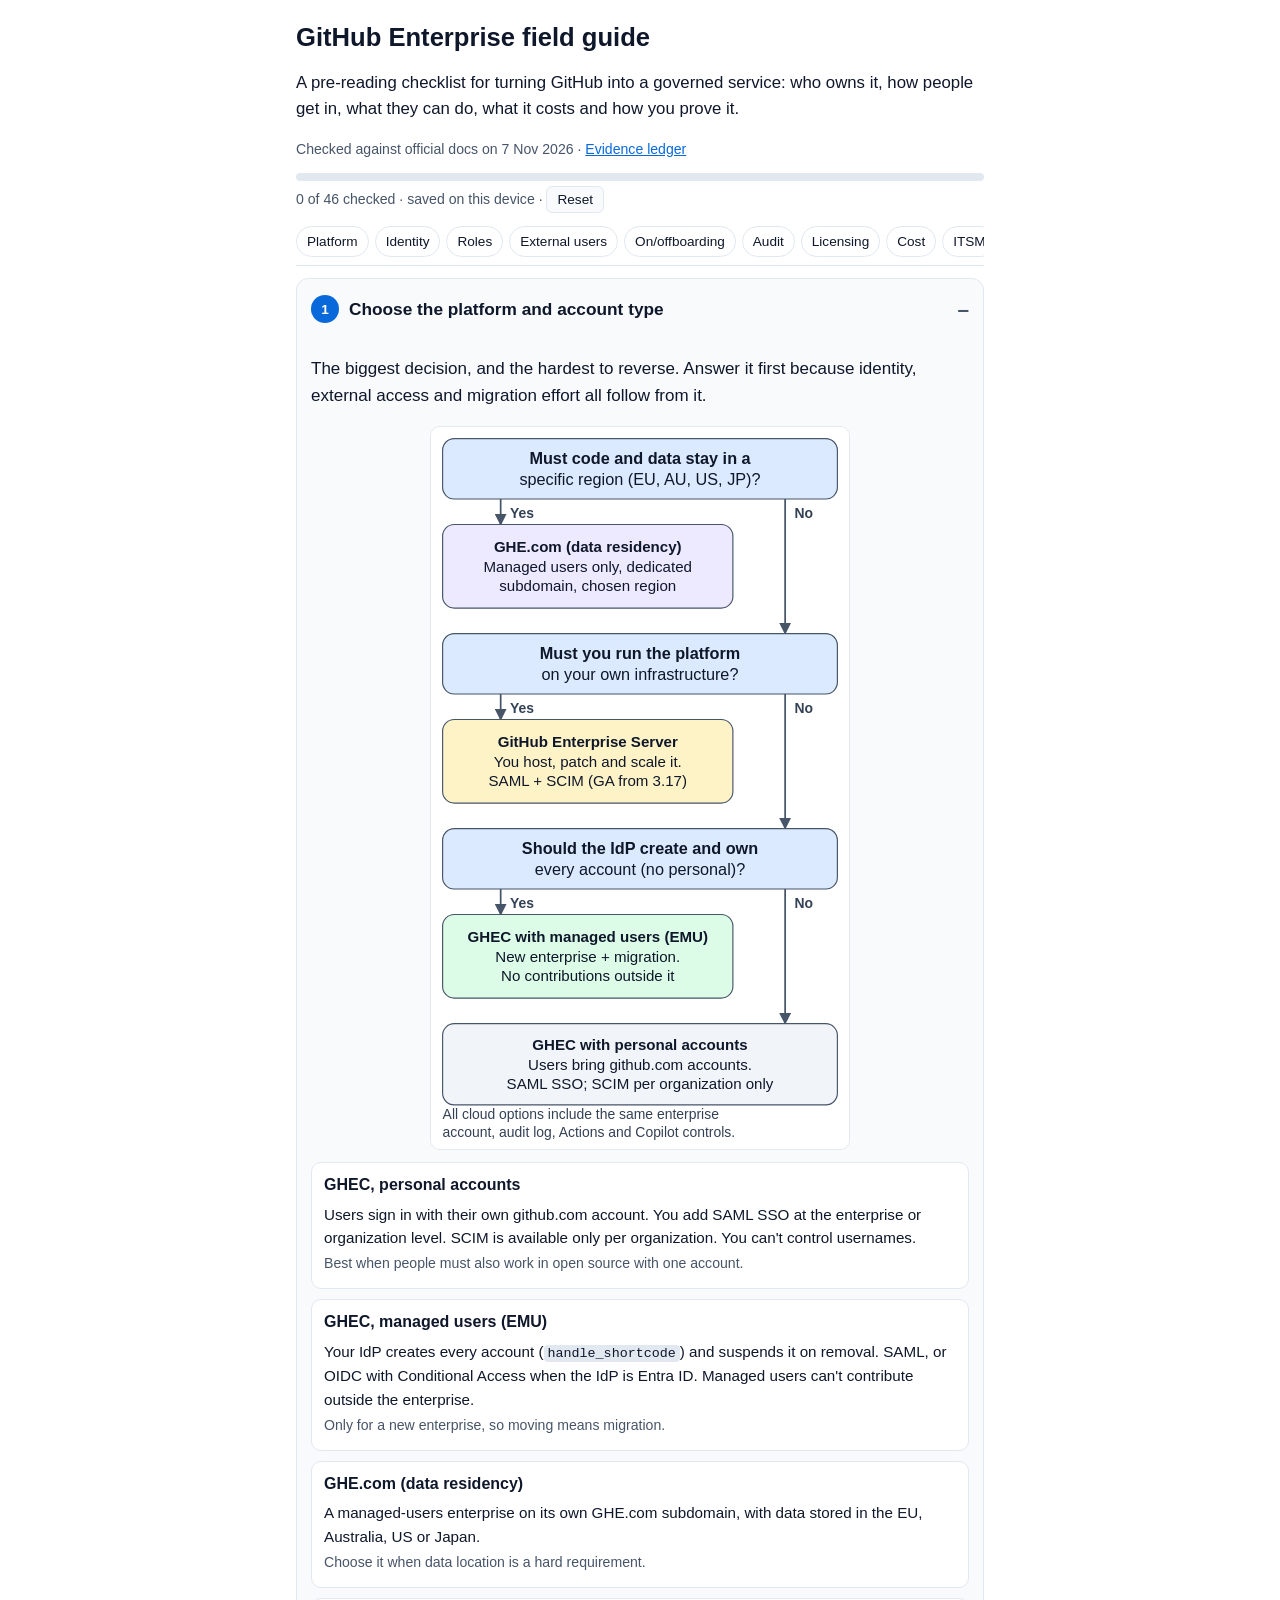
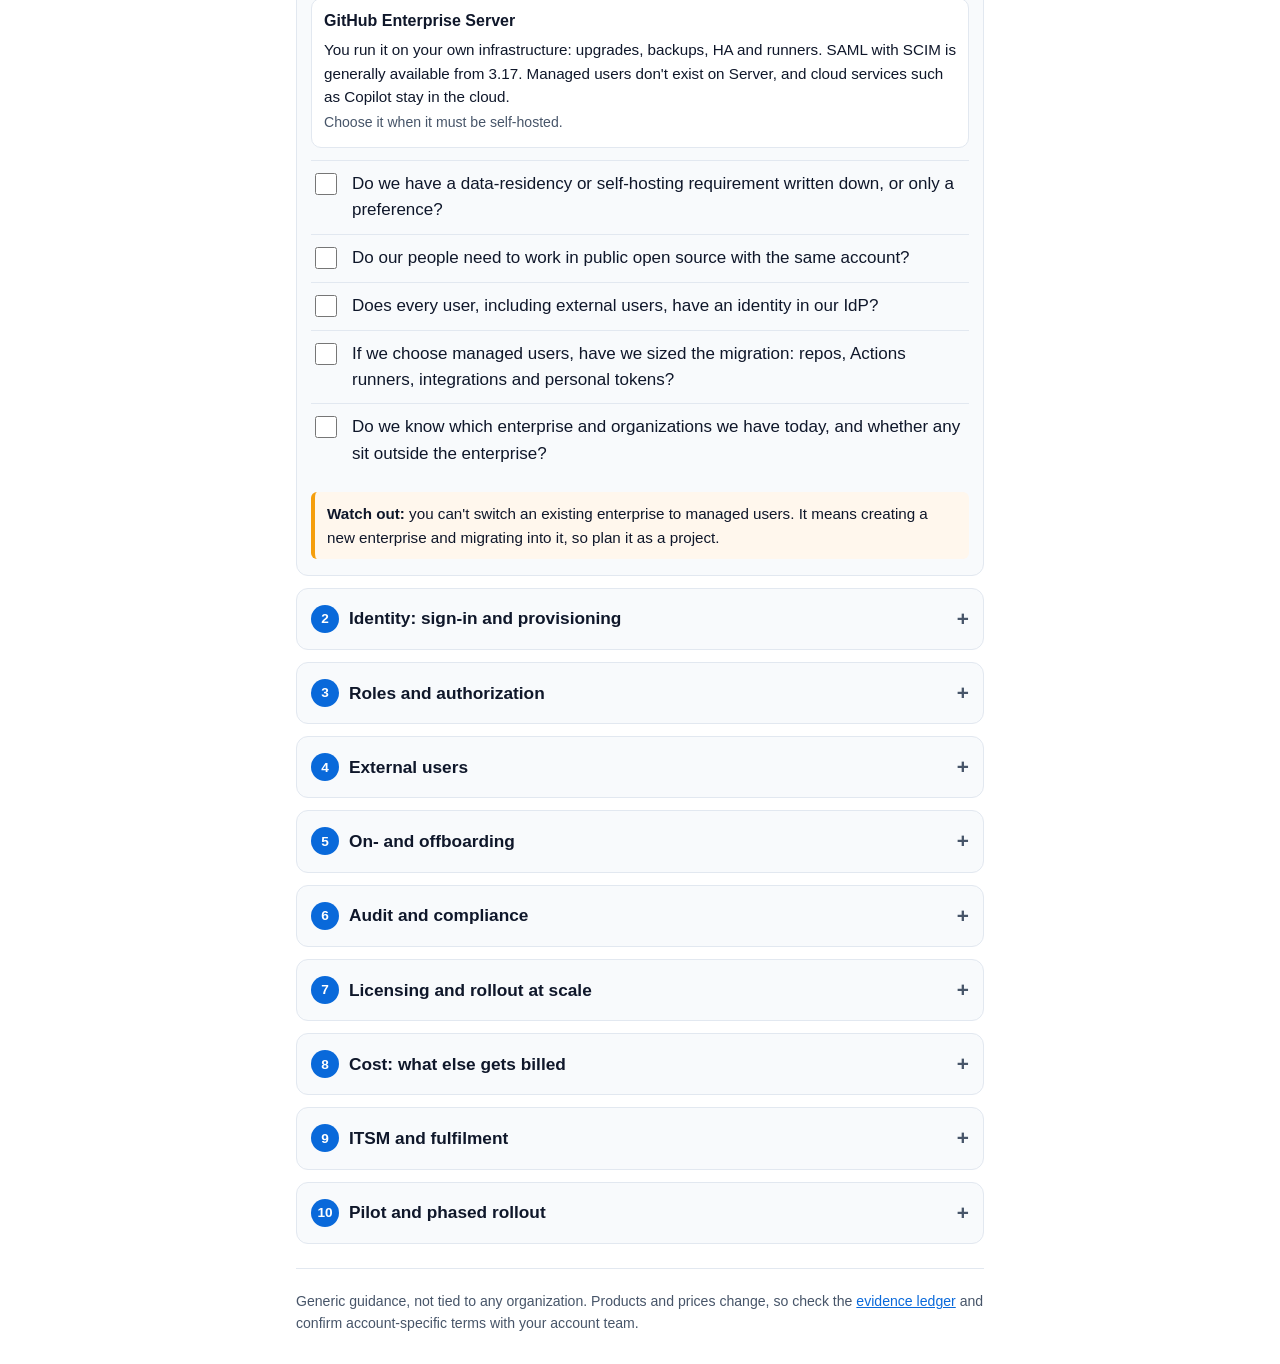
==== index.html @ f214da08 "Add GitHub Enterprise field guide: checklist, diagrams and evidence ledger" ====
<!doctype html>
<html lang="en">
<head>
<meta charset="utf-8">
<meta name="viewport" content="width=device-width, initial-scale=1">
<title>GitHub Enterprise field guide</title>
<meta name="description" content="A phone-friendly pre-reading checklist for designing GitHub Enterprise as a governed service: platform choice, identity, roles, external users, audit, licensing, cost and ITSM.">
<link rel="icon" href="data:,">
<link rel="stylesheet" href="style.css">
</head>
<body>
<header>
  <h1>GitHub Enterprise field guide</h1>
  <p class="lede">A pre-reading checklist for turning GitHub into a governed service: who owns it, how people get in, what they can do, what it costs and how you prove it.</p>
  <p class="meta">Checked against official docs on 7 Nov 2026 · <a href="ledger.html">Evidence ledger</a></p>
  <div class="progress"><span id="bar"></span></div>
  <p class="meta"><span id="count">0</span> of <span id="total">0</span> checked · saved on this device · <button id="reset" type="button">Reset</button></p>
</header>

<nav aria-label="Topics">
  <a href="#platform">Platform</a><a href="#identity">Identity</a><a href="#roles">Roles</a><a href="#external">External users</a><a href="#lifecycle">On/offboarding</a><a href="#audit">Audit</a><a href="#licensing">Licensing</a><a href="#cost">Cost</a><a href="#itsm">ITSM</a><a href="#rollout">Rollout</a>
</nav>

<main>
<details id="platform" open>
<summary><span class="n">1</span>Choose the platform and account type</summary>
<p>The biggest decision, and the hardest to reverse. Answer it first because identity, external access and migration effort all follow from it.</p>
<a href="assets/platform-decision.svg"><img src="assets/platform-decision.svg" alt="Decision path from data residency to self-hosting to managed users to personal accounts"></a>
<div class="compare">
  <section><h3>GHEC, personal accounts</h3><p>Users sign in with their own github.com account. You add SAML SSO at the enterprise or organization level. SCIM is available only per organization. You can't control usernames.</p><p class="tag">Best when people must also work in open source with one account.</p></section>
  <section><h3>GHEC, managed users (EMU)</h3><p>Your IdP creates every account (<code>handle_shortcode</code>) and suspends it on removal. SAML, or OIDC with Conditional Access when the IdP is Entra ID. Managed users can't contribute outside the enterprise.</p><p class="tag">Only for a new enterprise, so moving means migration.</p></section>
  <section><h3>GHE.com (data residency)</h3><p>A managed-users enterprise on its own GHE.com subdomain, with data stored in the EU, Australia, US or Japan.</p><p class="tag">Choose it when data location is a hard requirement.</p></section>
  <section><h3>GitHub Enterprise Server</h3><p>You run it on your own infrastructure: upgrades, backups, HA and runners. SAML with SCIM is generally available from 3.17. Managed users don't exist on Server, and cloud services such as Copilot stay in the cloud.</p><p class="tag">Choose it when it must be self-hosted.</p></section>
</div>
<ul class="check">
  <li><label><input type="checkbox" data-id="p1"><span>Do we have a data-residency or self-hosting requirement written down, or only a preference?</span></label></li>
  <li><label><input type="checkbox" data-id="p2"><span>Do our people need to work in public open source with the same account?</span></label></li>
  <li><label><input type="checkbox" data-id="p3"><span>Does every user, including external users, have an identity in our IdP?</span></label></li>
  <li><label><input type="checkbox" data-id="p4"><span>If we choose managed users, have we sized the migration: repos, Actions runners, integrations and personal tokens?</span></label></li>
  <li><label><input type="checkbox" data-id="p5"><span>Do we know which enterprise and organizations we have today, and whether any sit outside the enterprise?</span></label></li>
</ul>
<p class="warn"><b>Watch out:</b> you can't switch an existing enterprise to managed users. It means creating a new enterprise and migrating into it, so plan it as a project.</p>
</details>

<details id="identity">
<summary><span class="n">2</span>Identity: sign-in and provisioning</summary>
<p>Two separate controls. <b>SSO</b> decides who can sign in. <b>SCIM</b> decides who exists and in which groups. Without SCIM, removing someone in the IdP does not remove them from GitHub.</p>
<a href="assets/identity-flow.svg"><img src="assets/identity-flow.svg" alt="Entra ID to GitHub enterprise app, then SSO and SCIM, then organizations, teams and repositories"></a>
<ul class="check">
  <li><label><input type="checkbox" data-id="i1"><span>Assign Entra <b>groups</b> to the GitHub enterprise application, not individual users.</span></label></li>
  <li><label><input type="checkbox" data-id="i2"><span>Check the Entra licence: group-based app assignment needs Entra ID P1. Access reviews need P2 or ID Governance.</span></label></li>
  <li><label><input type="checkbox" data-id="i3"><span>Personal accounts: decide whether SAML sits at the enterprise or the organization level, and which organizations get SCIM.</span></label></li>
  <li><label><input type="checkbox" data-id="i4"><span>Managed users with Entra: choose OIDC to get Conditional Access IP checks. One Entra tenant supports one OIDC enterprise.</span></label></li>
  <li><label><input type="checkbox" data-id="i5"><span>Store SSO recovery codes and keep a break-glass owner path.</span></label></li>
  <li><label><input type="checkbox" data-id="i6"><span>Link teams to Entra groups so membership follows the IdP: team sync with personal accounts, SCIM groups with managed users. Team sync doesn't create accounts, and the team must already exist.</span></label></li>
</ul>
<p class="warn"><b>Watch out:</b> with SCIM in place, invite and remove people <i>only</i> from the IdP. Manual invites leave accounts unlinked and break automatic removal. Organization-level SCIM also depends on an OAuth app authorised by a dedicated owner account, which uses a licence.</p>
</details>

<details id="roles">
<summary><span class="n">3</span>Roles and authorization</summary>
<p>A role catalogue is a short table: role, layer, what it allows, who approves it and how often it's reviewed.</p>
<a href="assets/role-layers.svg"><img src="assets/role-layers.svg" alt="Nested layers: enterprise, organization, team, repository with their roles"></a>
<ul class="check">
  <li><label><input type="checkbox" data-id="r1"><span>Name at least two enterprise owners, and keep the role for platform admins only.</span></label></li>
  <li><label><input type="checkbox" data-id="r2"><span>Set organization base permissions low (none or read). Grant more through teams.</span></label></li>
  <li><label><input type="checkbox" data-id="r3"><span>Map each catalogue role to one Entra group, then to one GitHub team or role.</span></label></li>
  <li><label><input type="checkbox" data-id="r4"><span>Define repository owner (admin), maintainer (maintain), contributor (write) and reader (read).</span></label></li>
  <li><label><input type="checkbox" data-id="r5"><span>Decide whether custom organization or repository roles are needed. Enterprise custom roles are in preview.</span></label></li>
</ul>
</details>

<details id="external">
<summary><span class="n">4</span>External users</summary>
<p>Partners and contractors are usually the riskiest group: they're hard to identify, hard to review and easy to forget.</p>
<ul class="check">
  <li><label><input type="checkbox" data-id="e1"><span>Every external user has a corporate identity in the IdP (member or guest), a named sponsor and an expiry date.</span></label></li>
  <li><label><input type="checkbox" data-id="e2"><span>Personal accounts: outside collaborators on private or internal repos each use a licence.</span></label></li>
  <li><label><input type="checkbox" data-id="e3"><span>Managed users: use the guest collaborator role for vendors. Guests see internal repos only in organizations they belong to.</span></label></li>
  <li><label><input type="checkbox" data-id="e4"><span>Expiry triggers removal automatically, with renewal requested through the same ITSM flow.</span></label></li>
  <li><label><input type="checkbox" data-id="e5"><span>Decide whether partner work lives in its own organization or teams.</span></label></li>
</ul>
</details>

<details id="lifecycle">
<summary><span class="n">5</span>On- and offboarding</summary>
<a href="assets/access-lifecycle.svg"><img src="assets/access-lifecycle.svg" alt="Eight steps from ITSM request through approvals, Entra group change, provisioning, evidence, review and removal"></a>
<ul class="check">
  <li><label><input type="checkbox" data-id="l1"><span>Joiner: the request names the role from the catalogue, not a list of repos.</span></label></li>
  <li><label><input type="checkbox" data-id="l2"><span>Mover: a role change swaps groups, so old access drops automatically.</span></label></li>
  <li><label><input type="checkbox" data-id="l3"><span>Leaver: HR or contract end disables the IdP account, and SCIM suspends or removes the GitHub access.</span></label></li>
  <li><label><input type="checkbox" data-id="l4"><span>Automations and pipelines run on GitHub Apps or service identities, not a person's token.</span></label></li>
  <li><label><input type="checkbox" data-id="l5"><span>Inactivity rule agreed, for example dormant users reviewed every quarter.</span></label></li>
</ul>
</details>

<details id="audit">
<summary><span class="n">6</span>Audit and compliance</summary>
<p>An auditor wants three records that line up: the <b>ticket</b> (why, who approved), the <b>IdP log</b> (group change) and the <b>GitHub audit log</b> (what happened).</p>
<ul class="check">
  <li><label><input type="checkbox" data-id="a1"><span>Native audit log keeps web events for 180 days and Git events for 7 days. Is that enough?</span></label></li>
  <li><label><input type="checkbox" data-id="a2"><span>Turn on audit log streaming early (for example to Azure Event Hubs or Blob Storage, then on to your SIEM). It only captures events from the day it is enabled.</span></label></li>
  <li><label><input type="checkbox" data-id="a3"><span>Run access reviews on the Entra groups behind GitHub teams, with owners attesting.</span></label></li>
  <li><label><input type="checkbox" data-id="a4"><span>Write the ticket reference into the group change so records can be joined.</span></label></li>
  <li><label><input type="checkbox" data-id="a5"><span>Agree who reads alerts and how often reports go to the service owner.</span></label></li>
</ul>
</details>

<details id="licensing">
<summary><span class="n">7</span>Licensing and rollout at scale</summary>
<ul class="check">
  <li><label><input type="checkbox" data-id="c1"><span>Know who uses a licence: members, outside collaborators on private or internal repos, dormant members, and pending invites (unless on usage-based billing or managed users).</span></label></li>
  <li><label><input type="checkbox" data-id="c2"><span>Visual Studio subscribers use their bundled licence automatically when a verified email on their GitHub account matches their UPN, so invite people at their UPN.</span></label></li>
  <li><label><input type="checkbox" data-id="c3"><span>Usage-based licences: pay monthly for the seats actually used instead of a fixed count. Volume agreements can switch at renewal, and you can pay through Azure. Anyone who held a seat during the month is billed for that month.</span></label></li>
  <li><label><input type="checkbox" data-id="c4"><span>Download the licence usage report and reconcile it against the IdP before any migration.</span></label></li>
</ul>
<p class="warn"><b>Watch out:</b> a fixed seat cap pushes teams to remove someone to make room. Usage-based licensing plus reviews removes that pressure without losing control.</p>
</details>

<details id="cost">
<summary><span class="n">8</span>Cost: what else gets billed</summary>
<p>The seat is only part of the bill. Everything below has its own meter and needs an owner and a budget.</p>
<table>
  <tr><th>Product</th><th>How it's billed</th></tr>
  <tr><td>GitHub Enterprise</td><td>Per licence: volume, Visual Studio bundle or usage-based.</td></tr>
  <tr><td>Copilot Business / Enterprise</td><td>$19 / $39 per user per month, including 1,900 / 3,900 pooled AI credits. Extra usage is metered.</td></tr>
  <tr><td>Copilot access <span class="new">new</span></td><td>From 28 Oct 2026 through account teams: $0 seat for users with a GitHub Enterprise Cloud licence, $10 Standalone for others. All usage metered. It applies enterprise-wide and can't be mixed with Business or Enterprise.</td></tr>
  <tr><td>Actions</td><td>Enterprise Cloud includes $300 of compute usage a month, now shown as money rather than minutes. Self-hosted runners are free.</td></tr>
  <tr><td>Secret Protection / Code Security</td><td>Two Advanced Security products, billed per unique active committer over 90 days.</td></tr>
  <tr><td>Codespaces, Packages, Git LFS</td><td>Metered usage.</td></tr>
</table>
<ul class="check">
  <li><label><input type="checkbox" data-id="k1"><span>Connect one Azure subscription, or a payment method, and name its cost owner.</span></label></li>
  <li><label><input type="checkbox" data-id="k2"><span>Create cost centers and budgets per business unit before turning on metered products. Cost centers cover metered usage only, not volume seats, and each can bill its own Azure subscription.</span></label></li>
  <li><label><input type="checkbox" data-id="k3"><span>Check the AI credits paid-usage policy and spending limits before rolling Copilot out.</span></label></li>
</ul>
</details>

<details id="itsm">
<summary><span class="n">9</span>ITSM and fulfilment</summary>
<p>Keep the ITSM tool as the system of record. Let the IdP do the granting. Avoid a person clicking in GitHub.</p>
<ul class="check">
  <li><label><input type="checkbox" data-id="t1"><span>Request form captures role, business reason, sponsor (for external users) and expiry.</span></label></li>
  <li><label><input type="checkbox" data-id="t2"><span>Approvals: line manager first, then the accountable owner.</span></label></li>
  <li><label><input type="checkbox" data-id="t3"><span>Fulfilment changes an Entra group, by automation or by an Entra access package, never by inviting directly in GitHub.</span></label></li>
  <li><label><input type="checkbox" data-id="t4"><span>The ticket closes only after provisioning is confirmed, with evidence attached.</span></label></li>
  <li><label><input type="checkbox" data-id="t5"><span>Removal requests follow the same path, in reverse.</span></label></li>
</ul>
</details>

<details id="rollout">
<summary><span class="n">10</span>Pilot and phased rollout</summary>
<ol class="phases">
  <li><b>Prerequisites</b>: owner named, platform decision made, IdP groups and catalogue drafted, streaming on, recovery codes stored.</li>
  <li><b>Pilot</b>: one organization, two or three teams, internal users and at least one external user. Run the full request-to-removal flow end to end.</li>
  <li><b>Expand</b>: one organization or business unit at a time. Reconcile licences after each wave.</li>
  <li><b>Run</b>: quarterly access and licence reviews, monthly cost check, yearly catalogue review.</li>
</ol>
<ul class="check">
  <li><label><input type="checkbox" data-id="o1"><span>Rollback is defined for each phase, for example disabling SCIM or reverting app assignments without locking out owners.</span></label></li>
  <li><label><input type="checkbox" data-id="o2"><span>Pilot success criteria agreed up front: time to grant, time to remove, evidence complete.</span></label></li>
  <li><label><input type="checkbox" data-id="o3"><span>Decisions that stay with the organization are listed with an owner and a date.</span></label></li>
</ul>
</details>
</main>

<footer>
  <p>Generic guidance, not tied to any organization. Products and prices change, so check the <a href="ledger.html">evidence ledger</a> and confirm account-specific terms with your account team.</p>
</footer>
<script>
const boxes=[...document.querySelectorAll('input[data-id]')],K='ghe-field-guide';
let s=JSON.parse(localStorage.getItem(K)||'{}');
const draw=()=>{const n=boxes.filter(b=>b.checked).length;count.textContent=n;total.textContent=boxes.length;bar.style.width=(100*n/boxes.length)+'%'};
boxes.forEach(b=>{b.checked=!!s[b.dataset.id];b.onchange=()=>{s[b.dataset.id]=b.checked;localStorage.setItem(K,JSON.stringify(s));draw()}});
reset.onclick=()=>{s={};localStorage.removeItem(K);boxes.forEach(b=>b.checked=false);draw()};
document.querySelectorAll('nav a').forEach(a=>a.onclick=()=>{document.querySelector(a.getAttribute('href')).open=true});
if(location.hash){const d=document.querySelector(location.hash);if(d&&d.tagName==='DETAILS')d.open=true}
draw();
</script>
</body>
</html>
---- style.css ----
:root{--fg:#0f172a;--mute:#475569;--bg:#fff;--card:#f8fafc;--line:#e2e8f0;--acc:#0969da;--warn:#fff7ed;--warnb:#f59e0b;color-scheme:light dark}
@media (prefers-color-scheme:dark){:root{--fg:#e6edf3;--mute:#9da7b3;--bg:#0d1117;--card:#161b22;--line:#30363d;--acc:#58a6ff;--warn:#2b2111;--warnb:#d29922}}
*{box-sizing:border-box}
body{margin:0 auto;max-width:720px;padding:16px;font:17px/1.55 -apple-system,BlinkMacSystemFont,"Segoe UI",Roboto,sans-serif;color:var(--fg);background:var(--bg)}
h1{font-size:1.6rem;line-height:1.2;margin:.4rem 0}
h3{font-size:1rem;margin:0 0 .3rem}
a{color:var(--acc)}
.lede{font-size:1.05rem}
.meta{color:var(--mute);font-size:.88rem;margin:.3rem 0}
.progress{height:8px;border-radius:4px;background:var(--line);overflow:hidden;margin:.8rem 0 .2rem}
#bar{display:block;height:100%;width:0;background:#2da44e;transition:width .2s}
button{font:inherit;font-size:.85rem;padding:2px 10px;border:1px solid var(--line);border-radius:6px;background:var(--card);color:var(--fg)}
nav{position:sticky;top:0;z-index:2;display:flex;gap:6px;overflow-x:auto;padding:8px 0;background:var(--bg);border-bottom:1px solid var(--line);scrollbar-width:none}
nav a{flex:none;font-size:.85rem;padding:4px 10px;border:1px solid var(--line);border-radius:999px;text-decoration:none;color:var(--fg)}
details{border:1px solid var(--line);border-radius:12px;margin:12px 0;padding:0 14px;background:var(--card);scroll-margin-top:52px}
summary{cursor:pointer;font-weight:600;font-size:1.08rem;padding:14px 0;list-style:none;display:flex;gap:10px;align-items:center}
summary::-webkit-details-marker{display:none}
summary::after{content:"+";margin-left:auto;color:var(--mute);font-size:1.3rem}
details[open] summary::after{content:"–"}
.n{flex:none;display:inline grid;place-items:center;width:28px;height:28px;border-radius:50%;background:var(--acc);color:#fff;font-size:.85rem}
img{display:block;width:100%;max-width:420px;margin:12px auto;border-radius:10px;border:1px solid var(--line);background:#fff}
.compare{display:grid;gap:10px;margin:12px 0}
.compare section{border:1px solid var(--line);border-radius:10px;padding:10px 12px;background:var(--bg)}
.compare p{margin:.2rem 0;font-size:.95rem}
.tag{color:var(--mute);font-size:.88rem!important}
.check{list-style:none;padding:0;margin:12px 0}
.check li{border-top:1px solid var(--line)}
.check label{display:flex;gap:12px;align-items:flex-start;padding:10px 0;cursor:pointer}
.check input{flex:none;width:22px;height:22px;margin-top:2px;accent-color:#2da44e}
.check input:checked+*,.check label:has(input:checked){color:var(--mute)}
.warn{background:var(--warn);border-left:4px solid var(--warnb);border-radius:6px;padding:10px 12px;font-size:.95rem}
table{width:100%;border-collapse:collapse;font-size:.92rem;margin:10px 0}
th,td{text-align:left;vertical-align:top;padding:8px 6px;border-top:1px solid var(--line)}
th{color:var(--mute);font-weight:600}
td:first-child{font-weight:600;width:38%}
.new{font-size:.7rem;background:#2da44e;color:#fff;border-radius:4px;padding:1px 5px;font-weight:600}
.phases{padding-left:1.2rem}.phases li{margin:.5rem 0}
code{font-size:.88em;background:var(--line);padding:1px 4px;border-radius:4px}
footer{color:var(--mute);font-size:.88rem;border-top:1px solid var(--line);margin-top:24px;padding-top:8px}
.status{font-size:.75rem;font-weight:600;border-radius:4px;padding:1px 6px;white-space:nowrap}
.s-f{background:#dcfce7;color:#14532d}.s-e{background:#dbeafe;color:#1e3a8a}
.ledger td:first-child,.ledger th.t{width:24%}
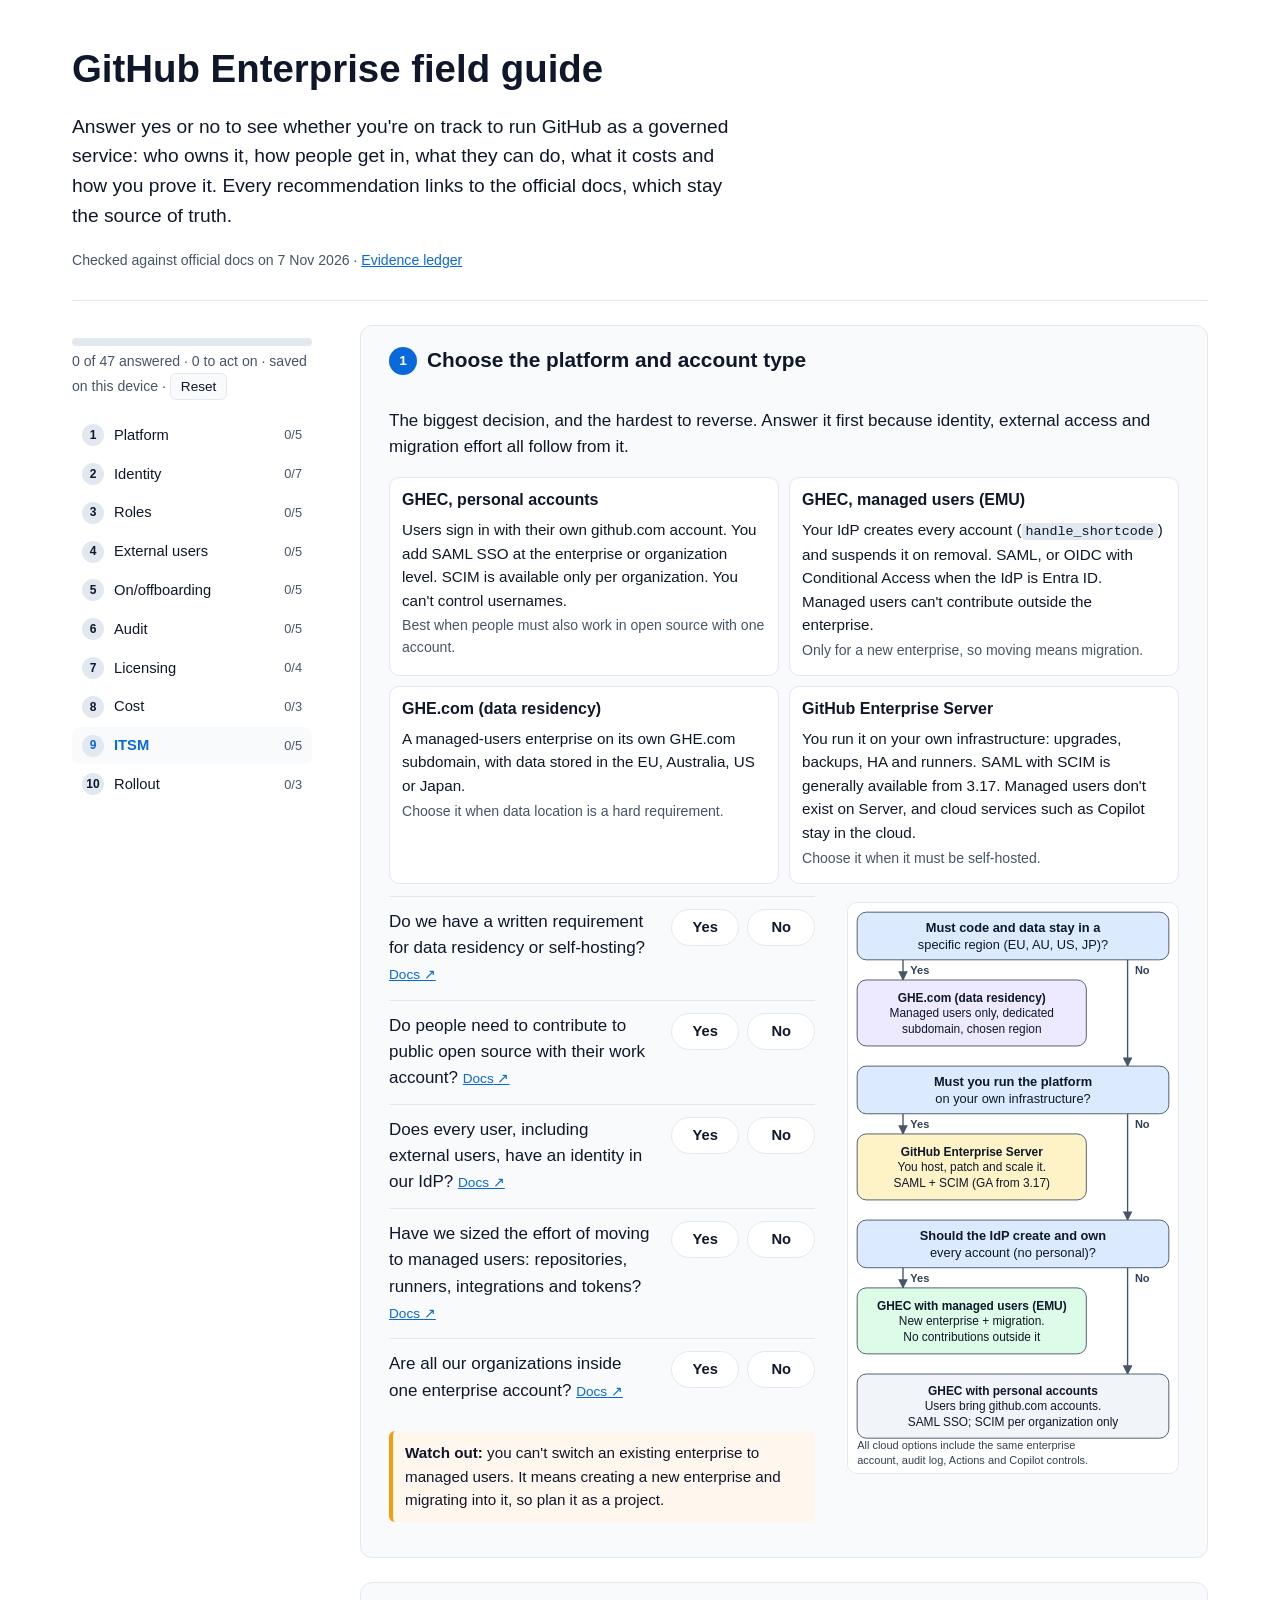
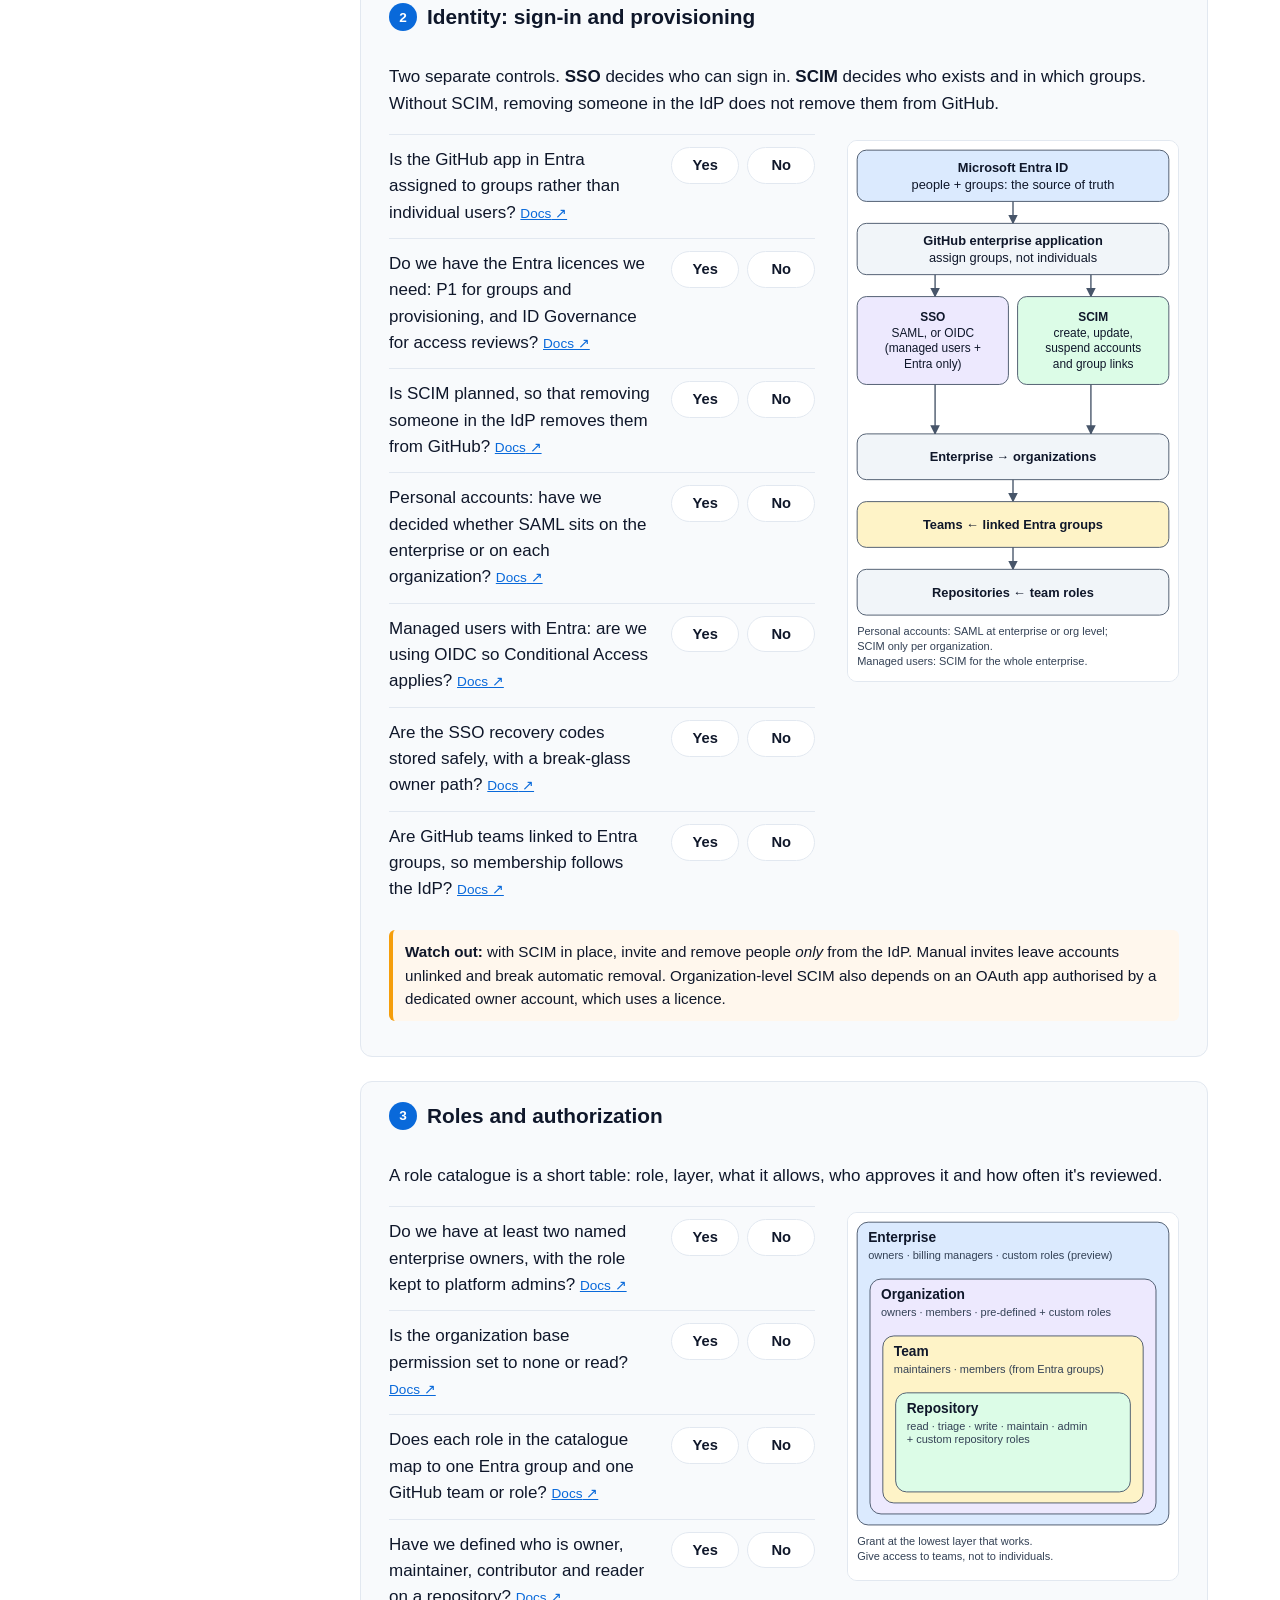
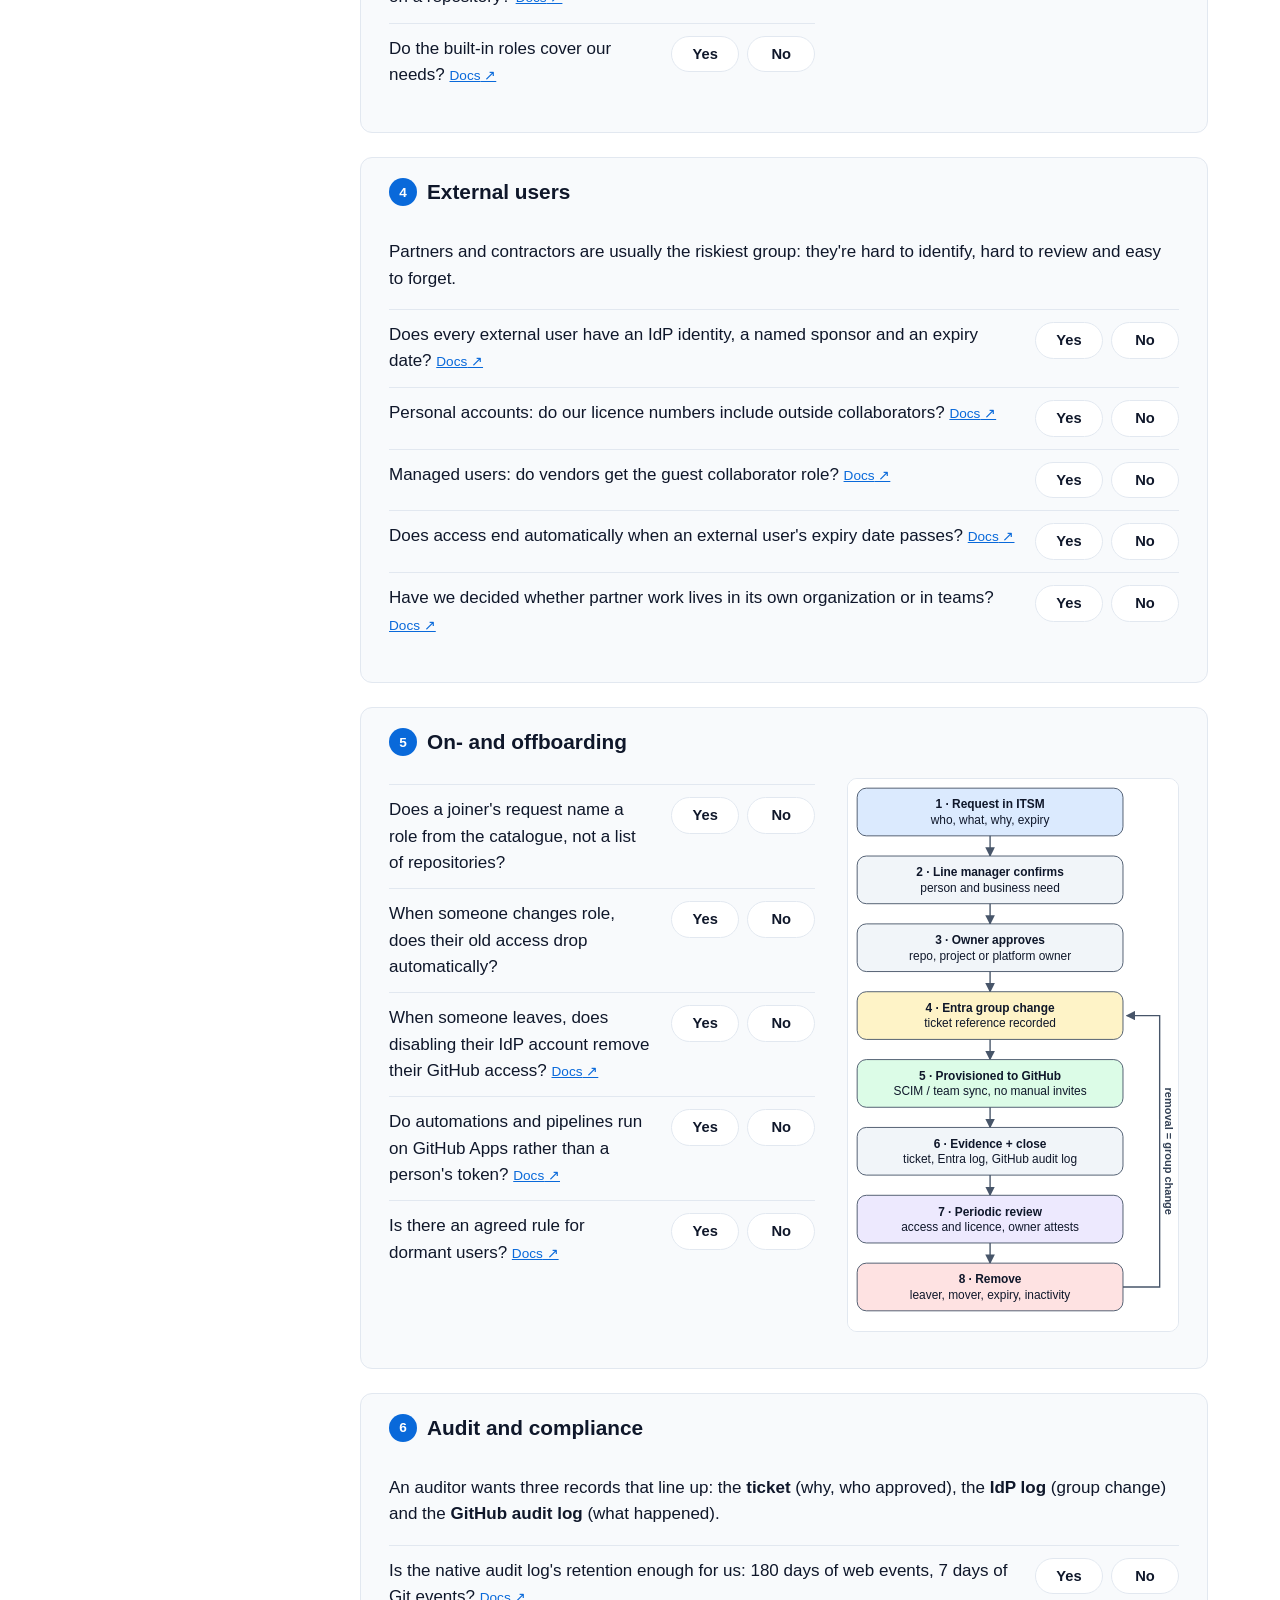
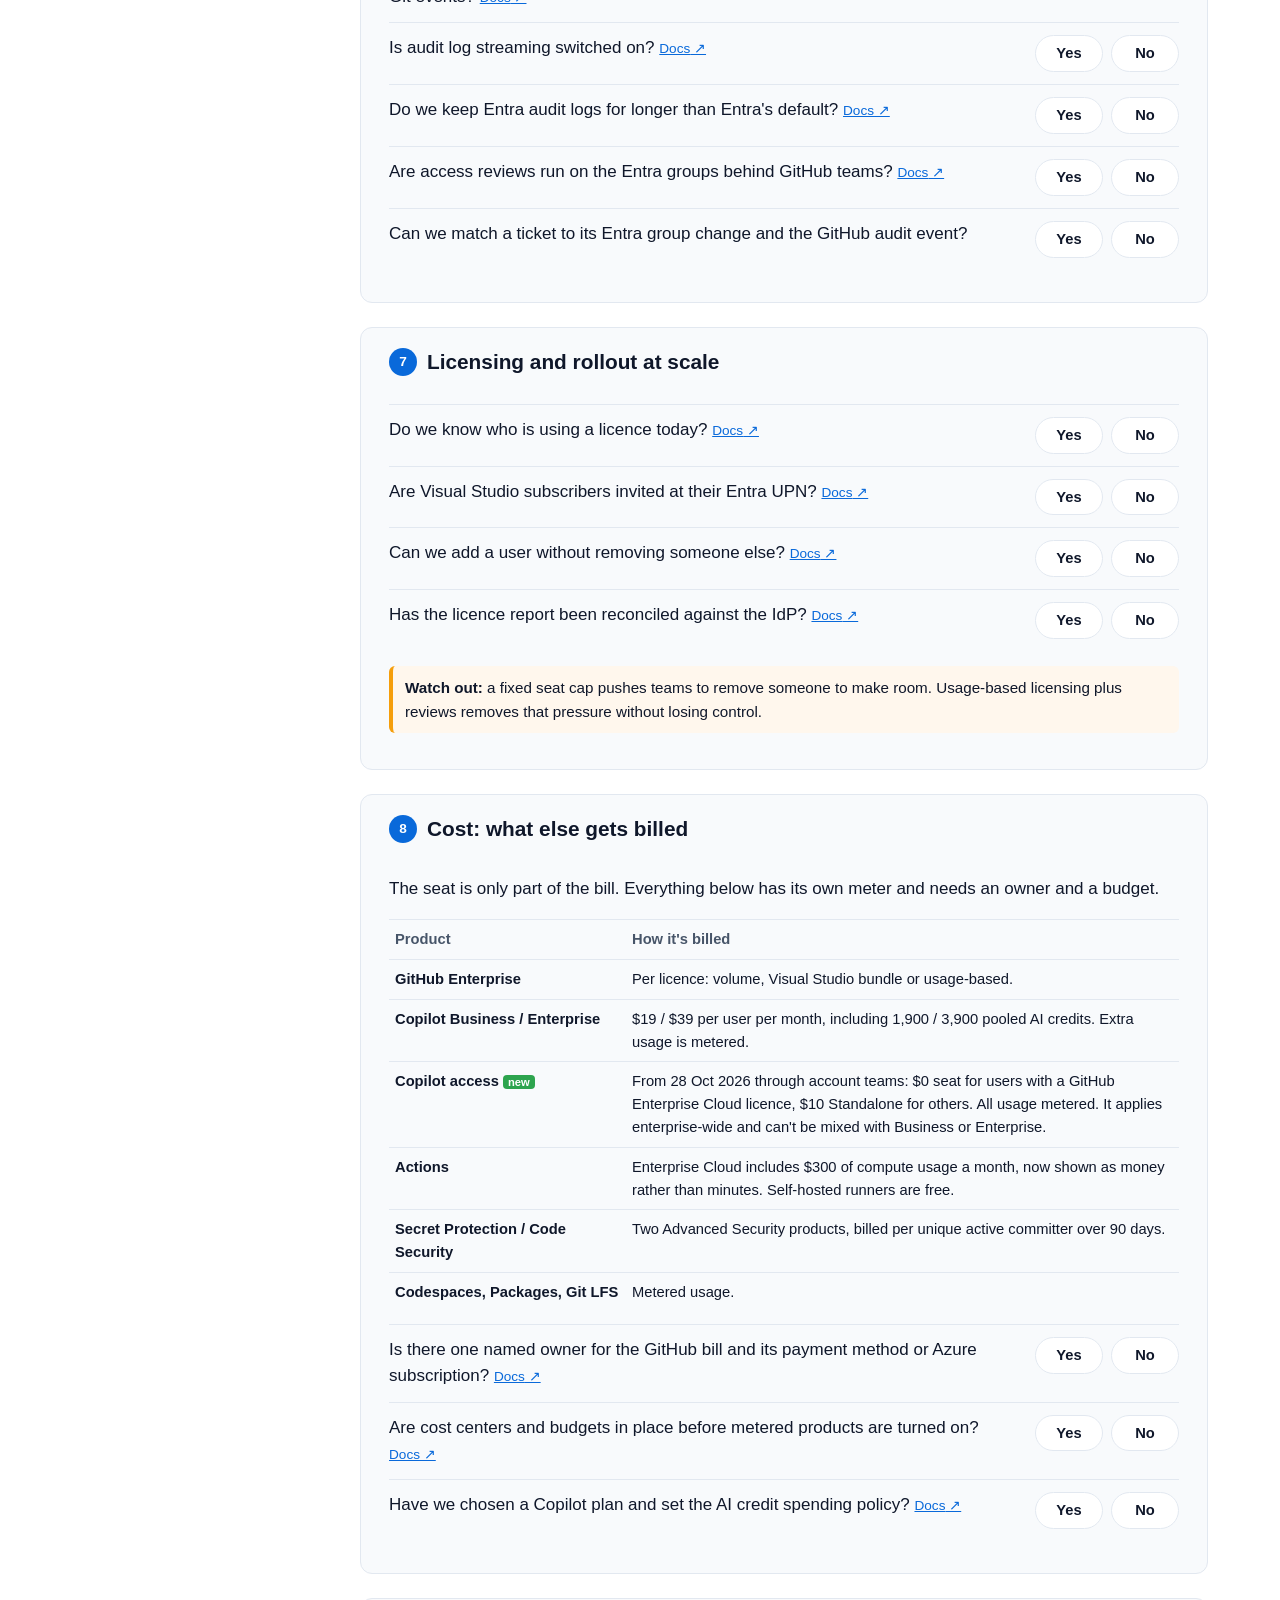
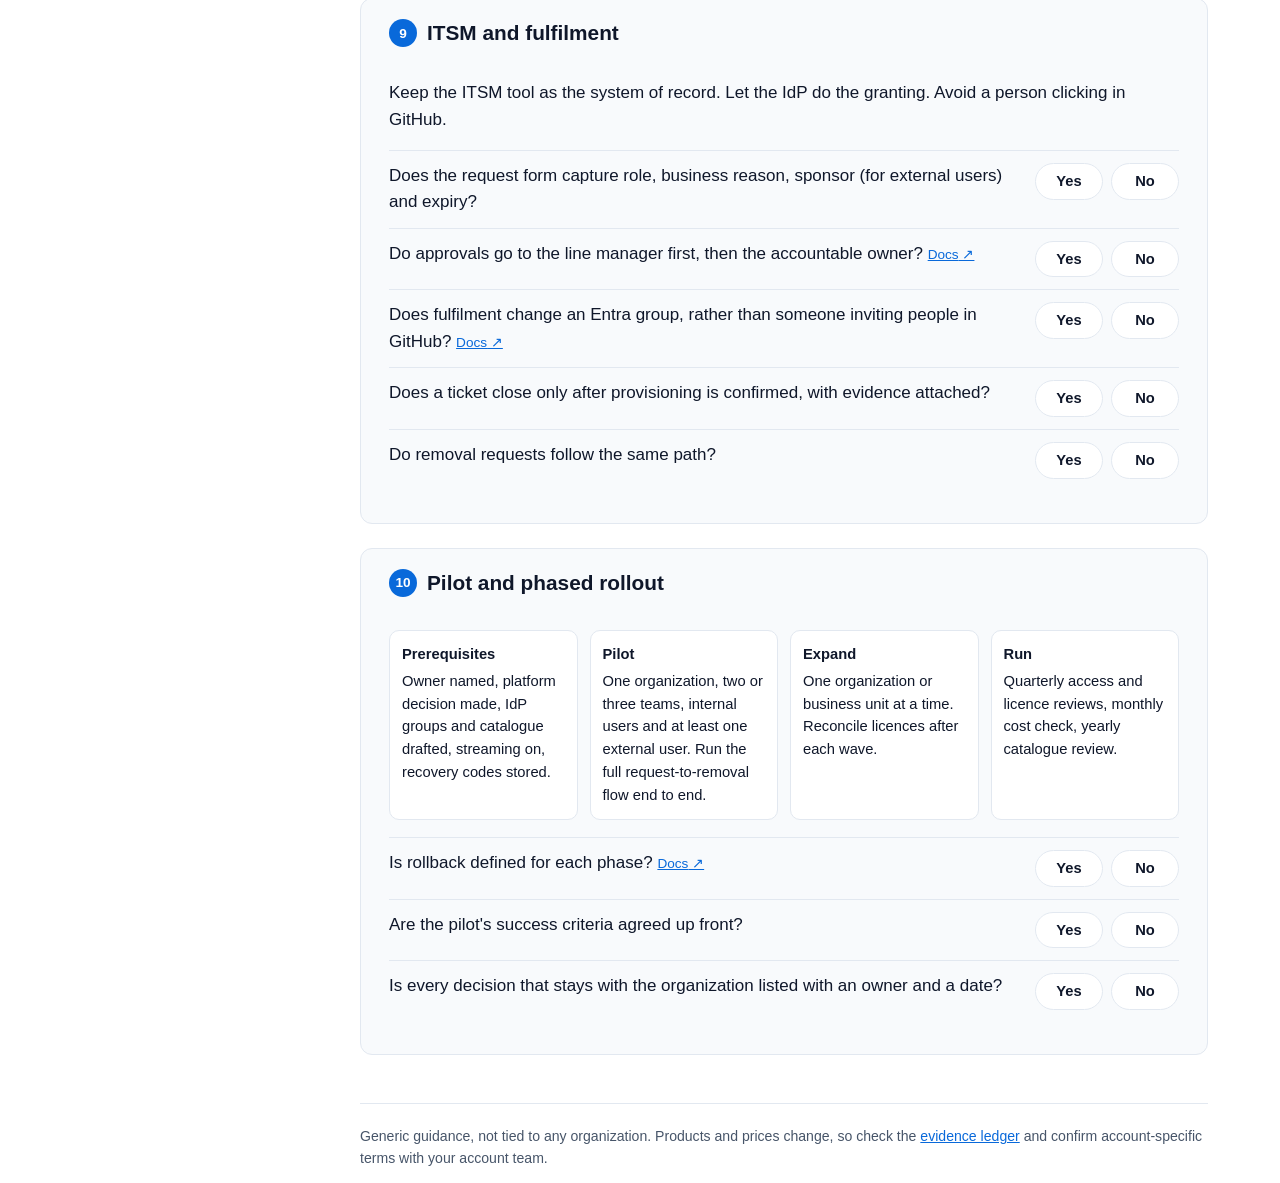
==== commit f01edfc6: "Turn checklist into yes/no self-assessment with doc links; add desktop layout" ====
--- a/index.html
+++ b/index.html
@@ -8,117 +8,245 @@
 <link rel="icon" href="data:,">
 <link rel="stylesheet" href="style.css">
 </head>
-<body>
+<body class="guide">
 <header>
   <h1>GitHub Enterprise field guide</h1>
-  <p class="lede">A pre-reading checklist for turning GitHub into a governed service: who owns it, how people get in, what they can do, what it costs and how you prove it.</p>
+  <p class="lede">Answer yes or no to see whether you're on track to run GitHub as a governed service: who owns it, how people get in, what they can do, what it costs and how you prove it. Every recommendation links to the official docs, which stay the source of truth.</p>
   <p class="meta">Checked against official docs on 7 Nov 2026 · <a href="ledger.html">Evidence ledger</a></p>
-  <div class="progress"><span id="bar"></span></div>
-  <p class="meta"><span id="count">0</span> of <span id="total">0</span> checked · saved on this device · <button id="reset" type="button">Reset</button></p>
 </header>
 
+<aside>
+<div class="prog">
+<div class="progress"><span id="bar"></span></div>
+<p class="meta"><span id="count">0</span> of <span id="total">0</span> answered · <span id="todo">0</span> to act on · saved on this device · <button id="reset" type="button">Reset</button></p>
+</div>
 <nav aria-label="Topics">
   <a href="#platform">Platform</a><a href="#identity">Identity</a><a href="#roles">Roles</a><a href="#external">External users</a><a href="#lifecycle">On/offboarding</a><a href="#audit">Audit</a><a href="#licensing">Licensing</a><a href="#cost">Cost</a><a href="#itsm">ITSM</a><a href="#rollout">Rollout</a>
 </nav>
+</aside>
 
 <main>
 <details id="platform" open>
 <summary><span class="n">1</span>Choose the platform and account type</summary>
+<div class="body">
 <p>The biggest decision, and the hardest to reverse. Answer it first because identity, external access and migration effort all follow from it.</p>
-<a href="assets/platform-decision.svg"><img src="assets/platform-decision.svg" alt="Decision path from data residency to self-hosting to managed users to personal accounts"></a>
 <div class="compare">
   <section><h3>GHEC, personal accounts</h3><p>Users sign in with their own github.com account. You add SAML SSO at the enterprise or organization level. SCIM is available only per organization. You can't control usernames.</p><p class="tag">Best when people must also work in open source with one account.</p></section>
   <section><h3>GHEC, managed users (EMU)</h3><p>Your IdP creates every account (<code>handle_shortcode</code>) and suspends it on removal. SAML, or OIDC with Conditional Access when the IdP is Entra ID. Managed users can't contribute outside the enterprise.</p><p class="tag">Only for a new enterprise, so moving means migration.</p></section>
   <section><h3>GHE.com (data residency)</h3><p>A managed-users enterprise on its own GHE.com subdomain, with data stored in the EU, Australia, US or Japan.</p><p class="tag">Choose it when data location is a hard requirement.</p></section>
   <section><h3>GitHub Enterprise Server</h3><p>You run it on your own infrastructure: upgrades, backups, HA and runners. SAML with SCIM is generally available from 3.17. Managed users don't exist on Server, and cloud services such as Copilot stay in the cloud.</p><p class="tag">Choose it when it must be self-hosted.</p></section>
 </div>
-<ul class="check">
-  <li><label><input type="checkbox" data-id="p1"><span>Do we have a data-residency or self-hosting requirement written down, or only a preference?</span></label></li>
-  <li><label><input type="checkbox" data-id="p2"><span>Do our people need to work in public open source with the same account?</span></label></li>
-  <li><label><input type="checkbox" data-id="p3"><span>Does every user, including external users, have an identity in our IdP?</span></label></li>
-  <li><label><input type="checkbox" data-id="p4"><span>If we choose managed users, have we sized the migration: repos, Actions runners, integrations and personal tokens?</span></label></li>
-  <li><label><input type="checkbox" data-id="p5"><span>Do we know which enterprise and organizations we have today, and whether any sit outside the enterprise?</span></label></li>
+<a href="assets/platform-decision.svg"><img src="assets/platform-decision.svg" alt="Decision path from data residency to self-hosting to managed users to personal accounts"></a>
+<ul class="qs">
+  <li data-id="p1"><p class="q">Do we have a written requirement for data residency or self-hosting? <a class="doc" href="https://docs.github.com/en/enterprise-cloud@latest/admin/data-residency/about-github-enterprise-cloud-with-data-residency">Docs</a></p>
+    <div class="yn" role="radiogroup" aria-label="Answer"><label><input type="radio" name="p1" value="y"><span>Yes</span></label><label><input type="radio" name="p1" value="n"><span>No</span></label></div>
+    <p class="a if-y fork"><b>Leads to:</b> Shortlist GHE.com for data residency, or GitHub Enterprise Server for self-hosting. Ask the requirement's owner to confirm it before you commit.</p>
+    <p class="a if-n ok"><b>On track.</b> Stay on github.com, then use the next questions to choose between personal accounts and managed users.</p></li>
+  <li data-id="p2"><p class="q">Do people need to contribute to public open source with their work account? <a class="doc" href="https://docs.github.com/en/enterprise-cloud@latest/admin/managing-iam/understanding-iam-for-enterprises/abilities-and-restrictions-of-managed-user-accounts">Docs</a></p>
+    <div class="yn" role="radiogroup" aria-label="Answer"><label><input type="radio" name="p2" value="y"><span>Yes</span></label><label><input type="radio" name="p2" value="n"><span>No</span></label></div>
+    <p class="a if-y fork"><b>Leads to:</b> That favours personal accounts. Managed users can't contribute outside the enterprise and only have read access to public GitHub. If only a few people need it, they can keep a separate personal account instead.</p>
+    <p class="a if-n ok"><b>On track.</b> Managed users stay an option, giving you full control over accounts and usernames.</p></li>
+  <li data-id="p3"><p class="q">Does every user, including external users, have an identity in our IdP? <a class="doc" href="https://docs.github.com/en/enterprise-cloud@latest/admin/concepts/identity-and-access-management/enterprise-managed-users">Docs</a></p>
+    <div class="yn" role="radiogroup" aria-label="Answer"><label><input type="radio" name="p3" value="y"><span>Yes</span></label><label><input type="radio" name="p3" value="n"><span>No</span></label></div>
+    <p class="a if-y ok"><b>On track.</b> Managed users and SCIM are both possible, because every account can be created and removed from the IdP.</p>
+    <p class="a if-n fix"><b>Recommendation:</b> Fix this first. Give external users a guest or member account in Entra ID. Without one, you can't apply SSO, review their access or remove them automatically.</p></li>
+  <li data-id="p4"><p class="q">Have we sized the effort of moving to managed users: repositories, runners, integrations and tokens? <a class="doc" href="https://docs.github.com/en/migrations/using-github-enterprise-importer/migrating-between-github-products/about-migrations-between-github-products">Docs</a></p>
+    <div class="yn" role="radiogroup" aria-label="Answer"><label><input type="radio" name="p4" value="y"><span>Yes</span></label><label><input type="radio" name="p4" value="n"><span>No</span></label></div>
+    <p class="a if-y ok"><b>On track.</b> Remember what the importer doesn't carry over: Actions secrets and runners, apps, packages, team access and audit logs.</p>
+    <p class="a if-n fix"><b>Recommendation:</b> Size it before deciding. Managed users need a new enterprise, and the importer doesn't carry over Actions secrets and runners, apps, packages, team access or audit logs.</p></li>
+  <li data-id="p5"><p class="q">Are all our organizations inside one enterprise account? <a class="doc" href="https://docs.github.com/en/enterprise-cloud@latest/admin/managing-accounts-and-repositories/managing-organizations-in-your-enterprise/adding-organizations-to-your-enterprise">Docs</a></p>
+    <div class="yn" role="radiogroup" aria-label="Answer"><label><input type="radio" name="p5" value="y"><span>Yes</span></label><label><input type="radio" name="p5" value="n"><span>No</span></label></div>
+    <p class="a if-y ok"><b>On track.</b> You have one place to apply policies, SSO and billing.</p>
+    <p class="a if-n fix"><b>Recommendation:</b> List every organization first. Ones outside the enterprise skip its policies, SSO and billing. Invite them in, or plan to migrate them.</p></li>
 </ul>
 <p class="warn"><b>Watch out:</b> you can't switch an existing enterprise to managed users. It means creating a new enterprise and migrating into it, so plan it as a project.</p>
+</div>
 </details>
 
 <details id="identity">
 <summary><span class="n">2</span>Identity: sign-in and provisioning</summary>
+<div class="body">
 <p>Two separate controls. <b>SSO</b> decides who can sign in. <b>SCIM</b> decides who exists and in which groups. Without SCIM, removing someone in the IdP does not remove them from GitHub.</p>
 <a href="assets/identity-flow.svg"><img src="assets/identity-flow.svg" alt="Entra ID to GitHub enterprise app, then SSO and SCIM, then organizations, teams and repositories"></a>
-<ul class="check">
-  <li><label><input type="checkbox" data-id="i1"><span>Assign Entra <b>groups</b> to the GitHub enterprise application, not individual users.</span></label></li>
-  <li><label><input type="checkbox" data-id="i2"><span>Check the Entra licence: group-based app assignment needs Entra ID P1. Access reviews need P2 or ID Governance.</span></label></li>
-  <li><label><input type="checkbox" data-id="i3"><span>Personal accounts: decide whether SAML sits at the enterprise or the organization level, and which organizations get SCIM.</span></label></li>
-  <li><label><input type="checkbox" data-id="i4"><span>Managed users with Entra: choose OIDC to get Conditional Access IP checks. One Entra tenant supports one OIDC enterprise.</span></label></li>
-  <li><label><input type="checkbox" data-id="i5"><span>Store SSO recovery codes and keep a break-glass owner path.</span></label></li>
-  <li><label><input type="checkbox" data-id="i6"><span>Link teams to Entra groups so membership follows the IdP: team sync with personal accounts, SCIM groups with managed users. Team sync doesn't create accounts, and the team must already exist.</span></label></li>
+<ul class="qs">
+  <li data-id="i1"><p class="q">Is the GitHub app in Entra assigned to groups rather than individual users? <a class="doc" href="https://learn.microsoft.com/en-us/entra/identity/enterprise-apps/assign-user-or-group-access-portal">Docs</a></p>
+    <div class="yn" role="radiogroup" aria-label="Answer"><label><input type="radio" name="i1" value="y"><span>Yes</span></label><label><input type="radio" name="i1" value="n"><span>No</span></label></div>
+    <p class="a if-y ok"><b>On track.</b></p>
+    <p class="a if-n fix"><b>Recommendation:</b> Assign groups. Access then follows group membership and reviews happen in one place. Group-based assignment needs Entra ID P1 or above.</p></li>
+  <li data-id="i2"><p class="q">Do we have the Entra licences we need: P1 for groups and provisioning, and ID Governance for access reviews? <a class="doc" href="https://learn.microsoft.com/en-us/entra/id-governance/licensing-fundamentals">Docs</a></p>
+    <div class="yn" role="radiogroup" aria-label="Answer"><label><input type="radio" name="i2" value="y"><span>Yes</span></label><label><input type="radio" name="i2" value="n"><span>No</span></label></div>
+    <p class="a if-y ok"><b>On track.</b></p>
+    <p class="a if-n fix"><b>Recommendation:</b> Check before designing around them. Without P1 there's no group-based assignment or app provisioning. Access reviews need ID Governance or Entra Suite; only some of their capabilities work with P2.</p></li>
+  <li data-id="i3"><p class="q">Is SCIM planned, so that removing someone in the IdP removes them from GitHub? <a class="doc" href="https://docs.github.com/en/enterprise-cloud@latest/organizations/managing-saml-single-sign-on-for-your-organization/about-scim-for-organizations">Docs</a></p>
+    <div class="yn" role="radiogroup" aria-label="Answer"><label><input type="radio" name="i3" value="y"><span>Yes</span></label><label><input type="radio" name="i3" value="n"><span>No</span></label></div>
+    <p class="a if-y ok"><b>On track.</b> From then on, invite and remove people only through the IdP. Manual invites leave accounts unlinked and aren't removed automatically.</p>
+    <p class="a if-n fix"><b>Recommendation:</b> Plan it. Without SCIM, removing someone in the IdP doesn't remove them from GitHub, and tokens they authorised keep working. With personal accounts, SCIM is per organization and needs an OAuth app authorised by a dedicated owner account, which uses a licence.</p></li>
+  <li data-id="i4"><p class="q">Personal accounts: have we decided whether SAML sits on the enterprise or on each organization? <a class="doc" href="https://docs.github.com/en/enterprise-cloud@latest/admin/managing-iam/using-saml-for-enterprise-iam/deciding-whether-to-configure-saml-for-your-enterprise-or-your-organizations">Docs</a></p>
+    <div class="yn" role="radiogroup" aria-label="Answer"><label><input type="radio" name="i4" value="y"><span>Yes</span></label><label><input type="radio" name="i4" value="n"><span>No</span></label></div>
+    <p class="a if-y ok"><b>On track.</b> Remember that enterprise SAML overrides organization SAML, and organization SAML doesn't protect internal repositories.</p>
+    <p class="a if-n fix"><b>Recommendation:</b> Decide it early. Enterprise SAML covers every organization and overrides organization settings. Organization SAML doesn't protect internal repositories. Confirm with GitHub how SCIM fits your choice.</p></li>
+  <li data-id="i5"><p class="q">Managed users with Entra: are we using OIDC so Conditional Access applies? <a class="doc" href="https://docs.github.com/en/enterprise-cloud@latest/admin/managing-iam/configuring-authentication-for-enterprise-managed-users/about-support-for-your-idps-conditional-access-policy">Docs</a></p>
+    <div class="yn" role="radiogroup" aria-label="Answer"><label><input type="radio" name="i5" value="y"><span>Yes</span></label><label><input type="radio" name="i5" value="n"><span>No</span></label></div>
+    <p class="a if-y ok"><b>On track.</b> Note that one Entra tenant supports only one OIDC enterprise.</p>
+    <p class="a if-n fix"><b>Recommendation:</b> Consider OIDC. It's available only with Entra ID and lets GitHub apply your Conditional Access IP conditions.</p></li>
+  <li data-id="i6"><p class="q">Are the SSO recovery codes stored safely, with a break-glass owner path? <a class="doc" href="https://docs.github.com/en/enterprise-cloud@latest/admin/managing-iam/managing-recovery-codes-for-your-enterprise/downloading-your-enterprise-accounts-single-sign-on-recovery-codes">Docs</a></p>
+    <div class="yn" role="radiogroup" aria-label="Answer"><label><input type="radio" name="i6" value="y"><span>Yes</span></label><label><input type="radio" name="i6" value="n"><span>No</span></label></div>
+    <p class="a if-y ok"><b>On track.</b></p>
+    <p class="a if-n fix"><b>Recommendation:</b> Download and store them now. They let an owner get in when the IdP is down or misconfigured.</p></li>
+  <li data-id="i7"><p class="q">Are GitHub teams linked to Entra groups, so membership follows the IdP? <a class="doc" href="https://docs.github.com/en/enterprise-cloud@latest/admin/managing-iam/using-saml-for-enterprise-iam/managing-team-synchronization-for-organizations-in-your-enterprise">Docs</a></p>
+    <div class="yn" role="radiogroup" aria-label="Answer"><label><input type="radio" name="i7" value="y"><span>Yes</span></label><label><input type="radio" name="i7" value="n"><span>No</span></label></div>
+    <p class="a if-y ok"><b>On track.</b></p>
+    <p class="a if-n fix"><b>Recommendation:</b> Link them: team sync with personal accounts, SCIM groups with managed users. Team sync doesn't create accounts, and Entra doesn't provision nested groups, so keep groups flat.</p></li>
 </ul>
 <p class="warn"><b>Watch out:</b> with SCIM in place, invite and remove people <i>only</i> from the IdP. Manual invites leave accounts unlinked and break automatic removal. Organization-level SCIM also depends on an OAuth app authorised by a dedicated owner account, which uses a licence.</p>
+</div>
 </details>
 
 <details id="roles">
 <summary><span class="n">3</span>Roles and authorization</summary>
+<div class="body">
 <p>A role catalogue is a short table: role, layer, what it allows, who approves it and how often it's reviewed.</p>
 <a href="assets/role-layers.svg"><img src="assets/role-layers.svg" alt="Nested layers: enterprise, organization, team, repository with their roles"></a>
-<ul class="check">
-  <li><label><input type="checkbox" data-id="r1"><span>Name at least two enterprise owners, and keep the role for platform admins only.</span></label></li>
-  <li><label><input type="checkbox" data-id="r2"><span>Set organization base permissions low (none or read). Grant more through teams.</span></label></li>
-  <li><label><input type="checkbox" data-id="r3"><span>Map each catalogue role to one Entra group, then to one GitHub team or role.</span></label></li>
-  <li><label><input type="checkbox" data-id="r4"><span>Define repository owner (admin), maintainer (maintain), contributor (write) and reader (read).</span></label></li>
-  <li><label><input type="checkbox" data-id="r5"><span>Decide whether custom organization or repository roles are needed. Enterprise custom roles are in preview.</span></label></li>
-</ul>
+<ul class="qs">
+  <li data-id="r1"><p class="q">Do we have at least two named enterprise owners, with the role kept to platform admins? <a class="doc" href="https://docs.github.com/en/enterprise-cloud@latest/admin/managing-accounts-and-repositories/managing-roles-in-your-enterprise/abilities-of-roles">Docs</a></p>
+    <div class="yn" role="radiogroup" aria-label="Answer"><label><input type="radio" name="r1" value="y"><span>Yes</span></label><label><input type="radio" name="r1" value="n"><span>No</span></label></div>
+    <p class="a if-y ok"><b>On track.</b></p>
+    <p class="a if-n fix"><b>Recommendation:</b> Name two, so losing one person doesn't lock you out, and keep everyone else out. Owners control every setting and organization.</p></li>
+  <li data-id="r2"><p class="q">Is the organization base permission set to none or read? <a class="doc" href="https://docs.github.com/en/enterprise-cloud@latest/organizations/managing-user-access-to-your-organizations-repositories/managing-repository-roles/setting-base-permissions-for-an-organization">Docs</a></p>
+    <div class="yn" role="radiogroup" aria-label="Answer"><label><input type="radio" name="r2" value="y"><span>Yes</span></label><label><input type="radio" name="r2" value="n"><span>No</span></label></div>
+    <p class="a if-y ok"><b>On track.</b> Grant anything more through teams.</p>
+    <p class="a if-n fix"><b>Recommendation:</b> Lower it. Base permission applies to every member in every repository. Grant more through teams.</p></li>
+  <li data-id="r3"><p class="q">Does each role in the catalogue map to one Entra group and one GitHub team or role? <a class="doc" href="https://docs.github.com/en/enterprise-cloud@latest/admin/managing-iam/using-saml-for-enterprise-iam/managing-team-synchronization-for-organizations-in-your-enterprise">Docs</a></p>
+    <div class="yn" role="radiogroup" aria-label="Answer"><label><input type="radio" name="r3" value="y"><span>Yes</span></label><label><input type="radio" name="r3" value="n"><span>No</span></label></div>
+    <p class="a if-y ok"><b>On track.</b></p>
+    <p class="a if-n fix"><b>Recommendation:</b> Map them one to one. Requests then name a role, and reviews and removal happen per group.</p></li>
+  <li data-id="r4"><p class="q">Have we defined who is owner, maintainer, contributor and reader on a repository? <a class="doc" href="https://docs.github.com/en/organizations/managing-user-access-to-your-organizations-repositories/managing-repository-roles/repository-roles-for-an-organization">Docs</a></p>
+    <div class="yn" role="radiogroup" aria-label="Answer"><label><input type="radio" name="r4" value="y"><span>Yes</span></label><label><input type="radio" name="r4" value="n"><span>No</span></label></div>
+    <p class="a if-y ok"><b>On track.</b></p>
+    <p class="a if-n fix"><b>Recommendation:</b> Start from the five built-in roles: read, triage, write, maintain and admin.</p></li>
+  <li data-id="r5"><p class="q">Do the built-in roles cover our needs? <a class="doc" href="https://docs.github.com/en/enterprise-cloud@latest/organizations/managing-user-access-to-your-organizations-repositories/managing-repository-roles/about-custom-repository-roles">Docs</a></p>
+    <div class="yn" role="radiogroup" aria-label="Answer"><label><input type="radio" name="r5" value="y"><span>Yes</span></label><label><input type="radio" name="r5" value="n"><span>No</span></label></div>
+    <p class="a if-y ok"><b>On track.</b> Fewer roles are easier to review.</p>
+    <p class="a if-n fork"><b>Leads to:</b> Use custom repository or organization roles. Enterprise custom roles are still in preview, so don't depend on them yet.</p></li>
+</ul>
+</div>
 </details>
 
 <details id="external">
 <summary><span class="n">4</span>External users</summary>
+<div class="body">
 <p>Partners and contractors are usually the riskiest group: they're hard to identify, hard to review and easy to forget.</p>
-<ul class="check">
-  <li><label><input type="checkbox" data-id="e1"><span>Every external user has a corporate identity in the IdP (member or guest), a named sponsor and an expiry date.</span></label></li>
-  <li><label><input type="checkbox" data-id="e2"><span>Personal accounts: outside collaborators on private or internal repos each use a licence.</span></label></li>
-  <li><label><input type="checkbox" data-id="e3"><span>Managed users: use the guest collaborator role for vendors. Guests see internal repos only in organizations they belong to.</span></label></li>
-  <li><label><input type="checkbox" data-id="e4"><span>Expiry triggers removal automatically, with renewal requested through the same ITSM flow.</span></label></li>
-  <li><label><input type="checkbox" data-id="e5"><span>Decide whether partner work lives in its own organization or teams.</span></label></li>
-</ul>
+<ul class="qs">
+  <li data-id="e1"><p class="q">Does every external user have an IdP identity, a named sponsor and an expiry date? <a class="doc" href="https://learn.microsoft.com/en-us/entra/id-governance/entitlement-management-overview">Docs</a></p>
+    <div class="yn" role="radiogroup" aria-label="Answer"><label><input type="radio" name="e1" value="y"><span>Yes</span></label><label><input type="radio" name="e1" value="n"><span>No</span></label></div>
+    <p class="a if-y ok"><b>On track.</b></p>
+    <p class="a if-n fix"><b>Recommendation:</b> Add all three. Entra access packages can set approvals and an expiry date for guests.</p></li>
+  <li data-id="e2"><p class="q">Personal accounts: do our licence numbers include outside collaborators? <a class="doc" href="https://docs.github.com/en/billing/reference/github-license-users">Docs</a></p>
+    <div class="yn" role="radiogroup" aria-label="Answer"><label><input type="radio" name="e2" value="y"><span>Yes</span></label><label><input type="radio" name="e2" value="n"><span>No</span></label></div>
+    <p class="a if-y ok"><b>On track.</b></p>
+    <p class="a if-n fix"><b>Recommendation:</b> Count them. Outside collaborators on private or internal repositories each use a licence.</p></li>
+  <li data-id="e3"><p class="q">Managed users: do vendors get the guest collaborator role? <a class="doc" href="https://docs.github.com/en/enterprise-cloud@latest/admin/managing-accounts-and-repositories/managing-users-in-your-enterprise/enabling-guest-collaborators">Docs</a></p>
+    <div class="yn" role="radiogroup" aria-label="Answer"><label><input type="radio" name="e3" value="y"><span>Yes</span></label><label><input type="radio" name="e3" value="n"><span>No</span></label></div>
+    <p class="a if-y ok"><b>On track.</b> Guests see internal repositories only in organizations where they're members.</p>
+    <p class="a if-n fix"><b>Recommendation:</b> Use it. A regular managed user in any organization can see every internal repository in the enterprise. A guest sees them only in organizations where they're a member.</p></li>
+  <li data-id="e4"><p class="q">Does access end automatically when an external user's expiry date passes? <a class="doc" href="https://learn.microsoft.com/en-us/entra/id-governance/entitlement-management-overview">Docs</a></p>
+    <div class="yn" role="radiogroup" aria-label="Answer"><label><input type="radio" name="e4" value="y"><span>Yes</span></label><label><input type="radio" name="e4" value="n"><span>No</span></label></div>
+    <p class="a if-y ok"><b>On track.</b></p>
+    <p class="a if-n fix"><b>Recommendation:</b> Automate it. Let the Entra assignment expire, let provisioning remove access, and treat renewal as a new request.</p></li>
+  <li data-id="e5"><p class="q">Have we decided whether partner work lives in its own organization or in teams? <a class="doc" href="https://docs.github.com/en/enterprise-cloud@latest/admin/concepts/enterprise-best-practices/organize-work">Docs</a></p>
+    <div class="yn" role="radiogroup" aria-label="Answer"><label><input type="radio" name="e5" value="y"><span>Yes</span></label><label><input type="radio" name="e5" value="n"><span>No</span></label></div>
+    <p class="a if-y ok"><b>On track.</b></p>
+    <p class="a if-n fix"><b>Recommendation:</b> Decide it. A separate organization isolates partner access and settings. Teams are simpler when partners work alongside your own staff.</p></li>
+</ul>
+</div>
 </details>
 
 <details id="lifecycle">
 <summary><span class="n">5</span>On- and offboarding</summary>
+<div class="body">
 <a href="assets/access-lifecycle.svg"><img src="assets/access-lifecycle.svg" alt="Eight steps from ITSM request through approvals, Entra group change, provisioning, evidence, review and removal"></a>
-<ul class="check">
-  <li><label><input type="checkbox" data-id="l1"><span>Joiner: the request names the role from the catalogue, not a list of repos.</span></label></li>
-  <li><label><input type="checkbox" data-id="l2"><span>Mover: a role change swaps groups, so old access drops automatically.</span></label></li>
-  <li><label><input type="checkbox" data-id="l3"><span>Leaver: HR or contract end disables the IdP account, and SCIM suspends or removes the GitHub access.</span></label></li>
-  <li><label><input type="checkbox" data-id="l4"><span>Automations and pipelines run on GitHub Apps or service identities, not a person's token.</span></label></li>
-  <li><label><input type="checkbox" data-id="l5"><span>Inactivity rule agreed, for example dormant users reviewed every quarter.</span></label></li>
-</ul>
+<ul class="qs">
+  <li data-id="l1"><p class="q">Does a joiner's request name a role from the catalogue, not a list of repositories?</p>
+    <div class="yn" role="radiogroup" aria-label="Answer"><label><input type="radio" name="l1" value="y"><span>Yes</span></label><label><input type="radio" name="l1" value="n"><span>No</span></label></div>
+    <p class="a if-y ok"><b>On track.</b></p>
+    <p class="a if-n fix"><b>Recommendation:</b> Request roles instead. A list of repositories can't be reviewed or removed consistently.</p></li>
+  <li data-id="l2"><p class="q">When someone changes role, does their old access drop automatically?</p>
+    <div class="yn" role="radiogroup" aria-label="Answer"><label><input type="radio" name="l2" value="y"><span>Yes</span></label><label><input type="radio" name="l2" value="n"><span>No</span></label></div>
+    <p class="a if-y ok"><b>On track.</b></p>
+    <p class="a if-n fix"><b>Recommendation:</b> Swap groups instead of adding to them. Old access then goes with the old group.</p></li>
+  <li data-id="l3"><p class="q">When someone leaves, does disabling their IdP account remove their GitHub access? <a class="doc" href="https://docs.github.com/en/enterprise-cloud@latest/organizations/managing-saml-single-sign-on-for-your-organization/about-scim-for-organizations">Docs</a></p>
+    <div class="yn" role="radiogroup" aria-label="Answer"><label><input type="radio" name="l3" value="y"><span>Yes</span></label><label><input type="radio" name="l3" value="n"><span>No</span></label></div>
+    <p class="a if-y ok"><b>On track.</b></p>
+    <p class="a if-n fix"><b>Recommendation:</b> Only SCIM does that. Without it, leavers keep organization membership and authorised tokens until someone removes them by hand.</p></li>
+  <li data-id="l4"><p class="q">Do automations and pipelines run on GitHub Apps rather than a person's token? <a class="doc" href="https://docs.github.com/en/apps/creating-github-apps/about-creating-github-apps/deciding-when-to-build-a-github-app">Docs</a></p>
+    <div class="yn" role="radiogroup" aria-label="Answer"><label><input type="radio" name="l4" value="y"><span>Yes</span></label><label><input type="radio" name="l4" value="n"><span>No</span></label></div>
+    <p class="a if-y ok"><b>On track.</b></p>
+    <p class="a if-n fix"><b>Recommendation:</b> Move them to GitHub Apps. A pipeline on a personal token breaks when that person leaves and carries all of their access.</p></li>
+  <li data-id="l5"><p class="q">Is there an agreed rule for dormant users? <a class="doc" href="https://docs.github.com/en/enterprise-cloud@latest/admin/managing-accounts-and-repositories/managing-users-in-your-enterprise/managing-dormant-users">Docs</a></p>
+    <div class="yn" role="radiogroup" aria-label="Answer"><label><input type="radio" name="l5" value="y"><span>Yes</span></label><label><input type="radio" name="l5" value="n"><span>No</span></label></div>
+    <p class="a if-y ok"><b>On track.</b></p>
+    <p class="a if-n fix"><b>Recommendation:</b> Agree one, for example a quarterly review. Dormant members still use a licence.</p></li>
+</ul>
+</div>
 </details>
 
 <details id="audit">
 <summary><span class="n">6</span>Audit and compliance</summary>
+<div class="body">
 <p>An auditor wants three records that line up: the <b>ticket</b> (why, who approved), the <b>IdP log</b> (group change) and the <b>GitHub audit log</b> (what happened).</p>
-<ul class="check">
-  <li><label><input type="checkbox" data-id="a1"><span>Native audit log keeps web events for 180 days and Git events for 7 days. Is that enough?</span></label></li>
-  <li><label><input type="checkbox" data-id="a2"><span>Turn on audit log streaming early (for example to Azure Event Hubs or Blob Storage, then on to your SIEM). It only captures events from the day it is enabled.</span></label></li>
-  <li><label><input type="checkbox" data-id="a3"><span>Run access reviews on the Entra groups behind GitHub teams, with owners attesting.</span></label></li>
-  <li><label><input type="checkbox" data-id="a4"><span>Write the ticket reference into the group change so records can be joined.</span></label></li>
-  <li><label><input type="checkbox" data-id="a5"><span>Agree who reads alerts and how often reports go to the service owner.</span></label></li>
-</ul>
+<ul class="qs">
+  <li data-id="a1"><p class="q">Is the native audit log's retention enough for us: 180 days of web events, 7 days of Git events? <a class="doc" href="https://docs.github.com/en/enterprise-cloud@latest/admin/concepts/security-and-compliance/audit-log-for-an-enterprise">Docs</a></p>
+    <div class="yn" role="radiogroup" aria-label="Answer"><label><input type="radio" name="a1" value="y"><span>Yes</span></label><label><input type="radio" name="a1" value="n"><span>No</span></label></div>
+    <p class="a if-y ok"><b>On track.</b></p>
+    <p class="a if-n fix"><b>Recommendation:</b> Stream the audit log to storage or your SIEM to keep it longer.</p></li>
+  <li data-id="a2"><p class="q">Is audit log streaming switched on? <a class="doc" href="https://docs.github.com/en/enterprise-cloud@latest/admin/monitoring-activity-in-your-enterprise/reviewing-audit-logs-for-your-enterprise/streaming-the-audit-log-for-your-enterprise">Docs</a></p>
+    <div class="yn" role="radiogroup" aria-label="Answer"><label><input type="radio" name="a2" value="y"><span>Yes</span></label><label><input type="radio" name="a2" value="n"><span>No</span></label></div>
+    <p class="a if-y ok"><b>On track.</b></p>
+    <p class="a if-n fix"><b>Recommendation:</b> Turn it on early, for example to Azure Event Hubs or Blob Storage. It only captures events from the day it's enabled.</p></li>
+  <li data-id="a3"><p class="q">Do we keep Entra audit logs for longer than Entra's default? <a class="doc" href="https://learn.microsoft.com/en-us/entra/identity/monitoring-health/reference-reports-data-retention">Docs</a></p>
+    <div class="yn" role="radiogroup" aria-label="Answer"><label><input type="radio" name="a3" value="y"><span>Yes</span></label><label><input type="radio" name="a3" value="n"><span>No</span></label></div>
+    <p class="a if-y ok"><b>On track.</b></p>
+    <p class="a if-n fix"><b>Recommendation:</b> Export them. Entra keeps audit and sign-in logs for 7 days on Free and 30 days on P1 or P2, so the group changes behind GitHub access disappear quickly.</p></li>
+  <li data-id="a4"><p class="q">Are access reviews run on the Entra groups behind GitHub teams? <a class="doc" href="https://learn.microsoft.com/en-us/entra/id-governance/access-reviews-overview">Docs</a></p>
+    <div class="yn" role="radiogroup" aria-label="Answer"><label><input type="radio" name="a4" value="y"><span>Yes</span></label><label><input type="radio" name="a4" value="n"><span>No</span></label></div>
+    <p class="a if-y ok"><b>On track.</b></p>
+    <p class="a if-n fix"><b>Recommendation:</b> Set them up with group or repository owners as reviewers. Access reviews need ID Governance or Entra Suite.</p></li>
+  <li data-id="a5"><p class="q">Can we match a ticket to its Entra group change and the GitHub audit event?</p>
+    <div class="yn" role="radiogroup" aria-label="Answer"><label><input type="radio" name="a5" value="y"><span>Yes</span></label><label><input type="radio" name="a5" value="n"><span>No</span></label></div>
+    <p class="a if-y ok"><b>On track.</b></p>
+    <p class="a if-n fix"><b>Recommendation:</b> Record the ticket number with each group change so all three records can be joined.</p></li>
+</ul>
+</div>
 </details>
 
 <details id="licensing">
 <summary><span class="n">7</span>Licensing and rollout at scale</summary>
-<ul class="check">
-  <li><label><input type="checkbox" data-id="c1"><span>Know who uses a licence: members, outside collaborators on private or internal repos, dormant members, and pending invites (unless on usage-based billing or managed users).</span></label></li>
-  <li><label><input type="checkbox" data-id="c2"><span>Visual Studio subscribers use their bundled licence automatically when a verified email on their GitHub account matches their UPN, so invite people at their UPN.</span></label></li>
-  <li><label><input type="checkbox" data-id="c3"><span>Usage-based licences: pay monthly for the seats actually used instead of a fixed count. Volume agreements can switch at renewal, and you can pay through Azure. Anyone who held a seat during the month is billed for that month.</span></label></li>
-  <li><label><input type="checkbox" data-id="c4"><span>Download the licence usage report and reconcile it against the IdP before any migration.</span></label></li>
+<div class="body">
+<ul class="qs">
+  <li data-id="c1"><p class="q">Do we know who is using a licence today? <a class="doc" href="https://docs.github.com/en/billing/reference/github-license-users">Docs</a></p>
+    <div class="yn" role="radiogroup" aria-label="Answer"><label><input type="radio" name="c1" value="y"><span>Yes</span></label><label><input type="radio" name="c1" value="n"><span>No</span></label></div>
+    <p class="a if-y ok"><b>On track.</b></p>
+    <p class="a if-n fix"><b>Recommendation:</b> Download the licence usage report. Members, outside collaborators on private or internal repositories and dormant members all count. Pending invitations count too, unless you're on usage-based billing or managed users.</p></li>
+  <li data-id="c2"><p class="q">Are Visual Studio subscribers invited at their Entra UPN? <a class="doc" href="https://docs.github.com/en/enterprise-cloud@latest/billing/concepts/enterprise-billing/visual-studio-subs">Docs</a></p>
+    <div class="yn" role="radiogroup" aria-label="Answer"><label><input type="radio" name="c2" value="y"><span>Yes</span></label><label><input type="radio" name="c2" value="n"><span>No</span></label></div>
+    <p class="a if-y ok"><b>On track.</b></p>
+    <p class="a if-n fix"><b>Recommendation:</b> Invite them at their UPN. The bundled licence is used only when a verified email on their GitHub account matches it; otherwise they use a separate licence.</p></li>
+  <li data-id="c3"><p class="q">Can we add a user without removing someone else? <a class="doc" href="https://docs.github.com/en/billing/concepts/enterprise-billing/usage-based-licenses">Docs</a></p>
+    <div class="yn" role="radiogroup" aria-label="Answer"><label><input type="radio" name="c3" value="y"><span>Yes</span></label><label><input type="radio" name="c3" value="n"><span>No</span></label></div>
+    <p class="a if-y ok"><b>On track.</b></p>
+    <p class="a if-n fix"><b>Recommendation:</b> Consider usage-based licences: pay monthly for the seats in use instead of a fixed count, payable through Azure. Anyone who held a seat during the month is billed for that month.</p></li>
+  <li data-id="c4"><p class="q">Has the licence report been reconciled against the IdP? <a class="doc" href="https://docs.github.com/en/billing/reference/github-license-users">Docs</a></p>
+    <div class="yn" role="radiogroup" aria-label="Answer"><label><input type="radio" name="c4" value="y"><span>Yes</span></label><label><input type="radio" name="c4" value="n"><span>No</span></label></div>
+    <p class="a if-y ok"><b>On track.</b></p>
+    <p class="a if-n fix"><b>Recommendation:</b> Do it before any migration. Every GitHub user should match an IdP identity; anyone who doesn't needs an owner or removal.</p></li>
 </ul>
 <p class="warn"><b>Watch out:</b> a fixed seat cap pushes teams to remove someone to make room. Usage-based licensing plus reviews removes that pressure without losing control.</p>
+</div>
 </details>
 
 <details id="cost">
 <summary><span class="n">8</span>Cost: what else gets billed</summary>
+<div class="body">
 <p>The seat is only part of the bill. Everything below has its own meter and needs an owner and a budget.</p>
 <table>
   <tr><th>Product</th><th>How it's billed</th></tr>
@@ -129,38 +257,76 @@
   <tr><td>Secret Protection / Code Security</td><td>Two Advanced Security products, billed per unique active committer over 90 days.</td></tr>
   <tr><td>Codespaces, Packages, Git LFS</td><td>Metered usage.</td></tr>
 </table>
-<ul class="check">
-  <li><label><input type="checkbox" data-id="k1"><span>Connect one Azure subscription, or a payment method, and name its cost owner.</span></label></li>
-  <li><label><input type="checkbox" data-id="k2"><span>Create cost centers and budgets per business unit before turning on metered products. Cost centers cover metered usage only, not volume seats, and each can bill its own Azure subscription.</span></label></li>
-  <li><label><input type="checkbox" data-id="k3"><span>Check the AI credits paid-usage policy and spending limits before rolling Copilot out.</span></label></li>
-</ul>
+<ul class="qs">
+  <li data-id="k1"><p class="q">Is there one named owner for the GitHub bill and its payment method or Azure subscription? <a class="doc" href="https://docs.github.com/en/billing/how-tos/set-up-payment/connect-azure-sub">Docs</a></p>
+    <div class="yn" role="radiogroup" aria-label="Answer"><label><input type="radio" name="k1" value="y"><span>Yes</span></label><label><input type="radio" name="k1" value="n"><span>No</span></label></div>
+    <p class="a if-y ok"><b>On track.</b></p>
+    <p class="a if-n fix"><b>Recommendation:</b> Name one. Metered products such as Copilot usage and Actions can be billed through a connected Azure subscription.</p></li>
+  <li data-id="k2"><p class="q">Are cost centers and budgets in place before metered products are turned on? <a class="doc" href="https://docs.github.com/en/billing/concepts/cost-centers">Docs</a></p>
+    <div class="yn" role="radiogroup" aria-label="Answer"><label><input type="radio" name="k2" value="y"><span>Yes</span></label><label><input type="radio" name="k2" value="n"><span>No</span></label></div>
+    <p class="a if-y ok"><b>On track.</b></p>
+    <p class="a if-n fix"><b>Recommendation:</b> Create them per business unit first. Cost centers cover metered usage only, not volume seats, and each can bill its own Azure subscription.</p></li>
+  <li data-id="k3"><p class="q">Have we chosen a Copilot plan and set the AI credit spending policy? <a class="doc" href="https://docs.github.com/en/enterprise-cloud@latest/copilot/get-started/whats-changing-with-github-enterprise-and-copilot">Docs</a></p>
+    <div class="yn" role="radiogroup" aria-label="Answer"><label><input type="radio" name="k3" value="y"><span>Yes</span></label><label><input type="radio" name="k3" value="n"><span>No</span></label></div>
+    <p class="a if-y ok"><b>On track.</b></p>
+    <p class="a if-n fix"><b>Recommendation:</b> Decide before rollout. Plans differ in price and included AI credits, and extra usage is metered.</p></li>
+</ul>
+</div>
 </details>
 
 <details id="itsm">
 <summary><span class="n">9</span>ITSM and fulfilment</summary>
+<div class="body">
 <p>Keep the ITSM tool as the system of record. Let the IdP do the granting. Avoid a person clicking in GitHub.</p>
-<ul class="check">
-  <li><label><input type="checkbox" data-id="t1"><span>Request form captures role, business reason, sponsor (for external users) and expiry.</span></label></li>
-  <li><label><input type="checkbox" data-id="t2"><span>Approvals: line manager first, then the accountable owner.</span></label></li>
-  <li><label><input type="checkbox" data-id="t3"><span>Fulfilment changes an Entra group, by automation or by an Entra access package, never by inviting directly in GitHub.</span></label></li>
-  <li><label><input type="checkbox" data-id="t4"><span>The ticket closes only after provisioning is confirmed, with evidence attached.</span></label></li>
-  <li><label><input type="checkbox" data-id="t5"><span>Removal requests follow the same path, in reverse.</span></label></li>
-</ul>
+<ul class="qs">
+  <li data-id="t1"><p class="q">Does the request form capture role, business reason, sponsor (for external users) and expiry?</p>
+    <div class="yn" role="radiogroup" aria-label="Answer"><label><input type="radio" name="t1" value="y"><span>Yes</span></label><label><input type="radio" name="t1" value="n"><span>No</span></label></div>
+    <p class="a if-y ok"><b>On track.</b></p>
+    <p class="a if-n fix"><b>Recommendation:</b> Add those fields. Approvers, reviewers and auditors all need them later.</p></li>
+  <li data-id="t2"><p class="q">Do approvals go to the line manager first, then the accountable owner? <a class="doc" href="https://learn.microsoft.com/en-us/entra/id-governance/entitlement-management-overview">Docs</a></p>
+    <div class="yn" role="radiogroup" aria-label="Answer"><label><input type="radio" name="t2" value="y"><span>Yes</span></label><label><input type="radio" name="t2" value="n"><span>No</span></label></div>
+    <p class="a if-y ok"><b>On track.</b></p>
+    <p class="a if-n fix"><b>Recommendation:</b> Use two stages: the manager confirms the person and the need, the owner confirms the access. Entra access packages support multi-stage approval.</p></li>
+  <li data-id="t3"><p class="q">Does fulfilment change an Entra group, rather than someone inviting people in GitHub? <a class="doc" href="https://learn.microsoft.com/en-us/entra/identity/enterprise-apps/assign-user-or-group-access-portal">Docs</a></p>
+    <div class="yn" role="radiogroup" aria-label="Answer"><label><input type="radio" name="t3" value="y"><span>Yes</span></label><label><input type="radio" name="t3" value="n"><span>No</span></label></div>
+    <p class="a if-y ok"><b>On track.</b></p>
+    <p class="a if-n fix"><b>Recommendation:</b> Change the group instead. Direct invites bypass the IdP, leave accounts unlinked and aren't removed automatically.</p></li>
+  <li data-id="t4"><p class="q">Does a ticket close only after provisioning is confirmed, with evidence attached?</p>
+    <div class="yn" role="radiogroup" aria-label="Answer"><label><input type="radio" name="t4" value="y"><span>Yes</span></label><label><input type="radio" name="t4" value="n"><span>No</span></label></div>
+    <p class="a if-y ok"><b>On track.</b></p>
+    <p class="a if-n fix"><b>Recommendation:</b> Close on evidence: the group change and the GitHub audit event. That's what turns the ticket into an audit record.</p></li>
+  <li data-id="t5"><p class="q">Do removal requests follow the same path?</p>
+    <div class="yn" role="radiogroup" aria-label="Answer"><label><input type="radio" name="t5" value="y"><span>Yes</span></label><label><input type="radio" name="t5" value="n"><span>No</span></label></div>
+    <p class="a if-y ok"><b>On track.</b></p>
+    <p class="a if-n fix"><b>Recommendation:</b> Run removals through the same flow in reverse, so they're approved and evidenced too.</p></li>
+</ul>
+</div>
 </details>
 
 <details id="rollout">
 <summary><span class="n">10</span>Pilot and phased rollout</summary>
+<div class="body">
 <ol class="phases">
-  <li><b>Prerequisites</b>: owner named, platform decision made, IdP groups and catalogue drafted, streaming on, recovery codes stored.</li>
-  <li><b>Pilot</b>: one organization, two or three teams, internal users and at least one external user. Run the full request-to-removal flow end to end.</li>
-  <li><b>Expand</b>: one organization or business unit at a time. Reconcile licences after each wave.</li>
-  <li><b>Run</b>: quarterly access and licence reviews, monthly cost check, yearly catalogue review.</li>
+  <li><b>Prerequisites</b> <span>owner named, platform decision made, IdP groups and catalogue drafted, streaming on, recovery codes stored.</span></li>
+  <li><b>Pilot</b> <span>one organization, two or three teams, internal users and at least one external user. Run the full request-to-removal flow end to end.</span></li>
+  <li><b>Expand</b> <span>one organization or business unit at a time. Reconcile licences after each wave.</span></li>
+  <li><b>Run</b> <span>quarterly access and licence reviews, monthly cost check, yearly catalogue review.</span></li>
 </ol>
-<ul class="check">
-  <li><label><input type="checkbox" data-id="o1"><span>Rollback is defined for each phase, for example disabling SCIM or reverting app assignments without locking out owners.</span></label></li>
-  <li><label><input type="checkbox" data-id="o2"><span>Pilot success criteria agreed up front: time to grant, time to remove, evidence complete.</span></label></li>
-  <li><label><input type="checkbox" data-id="o3"><span>Decisions that stay with the organization are listed with an owner and a date.</span></label></li>
-</ul>
+<ul class="qs">
+  <li data-id="o1"><p class="q">Is rollback defined for each phase? <a class="doc" href="https://docs.github.com/en/enterprise-cloud@latest/admin/managing-iam/managing-recovery-codes-for-your-enterprise/downloading-your-enterprise-accounts-single-sign-on-recovery-codes">Docs</a></p>
+    <div class="yn" role="radiogroup" aria-label="Answer"><label><input type="radio" name="o1" value="y"><span>Yes</span></label><label><input type="radio" name="o1" value="n"><span>No</span></label></div>
+    <p class="a if-y ok"><b>On track.</b></p>
+    <p class="a if-n fix"><b>Recommendation:</b> Define it, for example how to turn off SCIM or revert app assignments without locking owners out. Keep the recovery codes at hand.</p></li>
+  <li data-id="o2"><p class="q">Are the pilot's success criteria agreed up front?</p>
+    <div class="yn" role="radiogroup" aria-label="Answer"><label><input type="radio" name="o2" value="y"><span>Yes</span></label><label><input type="radio" name="o2" value="n"><span>No</span></label></div>
+    <p class="a if-y ok"><b>On track.</b></p>
+    <p class="a if-n fix"><b>Recommendation:</b> Agree them, for example time to grant, time to remove and complete evidence.</p></li>
+  <li data-id="o3"><p class="q">Is every decision that stays with the organization listed with an owner and a date?</p>
+    <div class="yn" role="radiogroup" aria-label="Answer"><label><input type="radio" name="o3" value="y"><span>Yes</span></label><label><input type="radio" name="o3" value="n"><span>No</span></label></div>
+    <p class="a if-y ok"><b>On track.</b></p>
+    <p class="a if-n fix"><b>Recommendation:</b> List them. Open decisions without an owner stall the rollout.</p></li>
+</ul>
+</div>
 </details>
 </main>
 
@@ -168,12 +334,20 @@
   <p>Generic guidance, not tied to any organization. Products and prices change, so check the <a href="ledger.html">evidence ledger</a> and confirm account-specific terms with your account team.</p>
 </footer>
 <script>
-const boxes=[...document.querySelectorAll('input[data-id]')],K='ghe-field-guide';
+const items=[...document.querySelectorAll('.qs li')],K='ghe-field-guide-v2';
 let s=JSON.parse(localStorage.getItem(K)||'{}');
-const draw=()=>{const n=boxes.filter(b=>b.checked).length;count.textContent=n;total.textContent=boxes.length;bar.style.width=(100*n/boxes.length)+'%'};
-boxes.forEach(b=>{b.checked=!!s[b.dataset.id];b.onchange=()=>{s[b.dataset.id]=b.checked;localStorage.setItem(K,JSON.stringify(s));draw()}});
-reset.onclick=()=>{s={};localStorage.removeItem(K);boxes.forEach(b=>b.checked=false);draw()};
-document.querySelectorAll('nav a').forEach(a=>a.onclick=()=>{document.querySelector(a.getAttribute('href')).open=true});
+const secs=[...document.querySelectorAll('main details')],links=[...document.querySelectorAll('nav a')],wide=matchMedia('(min-width:1024px)');
+const link=d=>links.find(a=>a.hash==='#'+d.id);
+const fix=li=>li.dataset.a&&li.querySelector('.if-'+li.dataset.a).classList.contains('fix');
+links.forEach(a=>a.insertAdjacentHTML('beforeend','<span class="c"></span>'));
+const draw=()=>{const n=items.filter(li=>li.dataset.a).length;count.textContent=n;total.textContent=items.length;todo.textContent=items.filter(fix).length;bar.style.width=(100*n/items.length)+'%';
+secs.forEach(d=>{const q=items.filter(li=>d.contains(li)),k=q.filter(li=>li.dataset.a).length,a=link(d);a.lastChild.textContent=k+'/'+q.length;a.classList.toggle('done',k===q.length);a.classList.toggle('fix',q.some(fix))})};
+items.forEach(li=>{const id=li.dataset.id;if(s[id])li.dataset.a=s[id];li.querySelectorAll('input').forEach(r=>{r.checked=s[id]===r.value;r.onchange=()=>{s[id]=li.dataset.a=r.value;localStorage.setItem(K,JSON.stringify(s));draw()}})});
+reset.onclick=()=>{s={};localStorage.removeItem(K);items.forEach(li=>{delete li.dataset.a;li.querySelectorAll('input').forEach(r=>r.checked=false)});draw()};
+const fit=()=>{if(wide.matches)secs.forEach(d=>d.open=true)};fit();wide.addEventListener('change',fit);
+document.querySelectorAll('summary').forEach(x=>x.addEventListener('click',e=>{if(wide.matches)e.preventDefault()}));
+const spy=new IntersectionObserver(es=>es.forEach(e=>{if(e.isIntersecting)links.forEach(a=>a.classList.toggle('on',a===link(e.target)))}),{rootMargin:'-15% 0px -75% 0px'});secs.forEach(d=>spy.observe(d));
+links.forEach(a=>a.onclick=()=>{document.querySelector(a.hash).open=true});
 if(location.hash){const d=document.querySelector(location.hash);if(d&&d.tagName==='DETAILS')d.open=true}
 draw();
 </script>
--- a/style.css
+++ b/style.css
@@ -1,5 +1,5 @@
-:root{--fg:#0f172a;--mute:#475569;--bg:#fff;--card:#f8fafc;--line:#e2e8f0;--acc:#0969da;--warn:#fff7ed;--warnb:#f59e0b;color-scheme:light dark}
-@media (prefers-color-scheme:dark){:root{--fg:#e6edf3;--mute:#9da7b3;--bg:#0d1117;--card:#161b22;--line:#30363d;--acc:#58a6ff;--warn:#2b2111;--warnb:#d29922}}
+:root{--fg:#0f172a;--mute:#475569;--bg:#fff;--card:#f8fafc;--line:#e2e8f0;--acc:#0969da;--warn:#fff7ed;--warnb:#f59e0b;--ok:#f0fdf4;--fork:#eff6ff;color-scheme:light dark}
+@media (prefers-color-scheme:dark){:root{--fg:#e6edf3;--mute:#9da7b3;--bg:#0d1117;--card:#161b22;--line:#30363d;--acc:#58a6ff;--warn:#2b2111;--warnb:#d29922;--ok:#11241a;--fork:#111d2e}}
 *{box-sizing:border-box}
 body{margin:0 auto;max-width:720px;padding:16px;font:17px/1.55 -apple-system,BlinkMacSystemFont,"Segoe UI",Roboto,sans-serif;color:var(--fg);background:var(--bg)}
 h1{font-size:1.6rem;line-height:1.2;margin:.4rem 0}
@@ -23,11 +23,25 @@
 .compare section{border:1px solid var(--line);border-radius:10px;padding:10px 12px;background:var(--bg)}
 .compare p{margin:.2rem 0;font-size:.95rem}
 .tag{color:var(--mute);font-size:.88rem!important}
-.check{list-style:none;padding:0;margin:12px 0}
-.check li{border-top:1px solid var(--line)}
-.check label{display:flex;gap:12px;align-items:flex-start;padding:10px 0;cursor:pointer}
-.check input{flex:none;width:22px;height:22px;margin-top:2px;accent-color:#2da44e}
-.check input:checked+*,.check label:has(input:checked){color:var(--mute)}
+.qs{list-style:none;padding:0;margin:12px 0}
+.qs li{border-top:1px solid var(--line);padding:12px 0}
+.q{margin:0 0 8px}
+.doc{font-size:.85rem;white-space:nowrap}
+.doc::after{content:" ↗"}
+.yn{display:flex;gap:8px}
+.yn label{position:relative;cursor:pointer}
+.yn input{position:absolute;inset:0;margin:0;opacity:0;cursor:pointer}
+.yn span{display:inline-block;min-width:68px;text-align:center;padding:6px 14px;border:1px solid var(--line);border-radius:999px;background:var(--bg);font-size:.92rem;font-weight:600}
+.yn input:focus-visible+span{outline:2px solid var(--acc);outline-offset:2px}
+.yn input:checked+span{background:var(--acc);border-color:var(--acc);color:#fff}
+.a{display:none;margin:10px 0 0;padding:8px 12px;border-left:4px solid;border-radius:6px;font-size:.95rem}
+li[data-a=y] .if-y,li[data-a=n] .if-n{display:block}
+.a.ok{border-color:#2da44e;background:var(--ok)}
+.a.fix{border-color:var(--warnb);background:var(--warn)}
+.a.fork{border-color:var(--acc);background:var(--fork)}
+aside{display:contents}
+nav .c{display:none}
+.phases b::after{content:":"}
 .warn{background:var(--warn);border-left:4px solid var(--warnb);border-radius:6px;padding:10px 12px;font-size:.95rem}
 table{width:100%;border-collapse:collapse;font-size:.92rem;margin:10px 0}
 th,td{text-align:left;vertical-align:top;padding:8px 6px;border-top:1px solid var(--line)}
@@ -40,3 +54,41 @@
 .status{font-size:.75rem;font-weight:600;border-radius:4px;padding:1px 6px;white-space:nowrap}
 .s-f{background:#dcfce7;color:#14532d}.s-e{background:#dbeafe;color:#1e3a8a}
 .ledger td:first-child,.ledger th.t{width:24%}
+@media (min-width:1024px){
+body.guide{max-width:1200px;padding:0 32px;display:grid;grid-template-columns:240px minmax(0,1fr);column-gap:48px;grid-template-areas:"head head" "side main" "side foot"}
+.guide header{grid-area:head;padding:40px 0 24px;border-bottom:1px solid var(--line)}
+.guide h1{font-size:2.4rem}
+.guide .lede{font-size:1.2rem;max-width:62ch}
+.guide aside{grid-area:side;display:block;position:sticky;top:0;align-self:start;max-height:100vh;overflow:auto;padding:24px 0}
+.guide main{grid-area:main;min-width:0}
+.guide footer{grid-area:foot}
+.guide nav{position:static;flex-direction:column;gap:2px;overflow:visible;padding:12px 0 0;border:0;background:none;counter-reset:t}
+.guide nav a{display:flex;align-items:center;gap:10px;padding:7px 10px;border:0;border-radius:8px;font-size:.92rem}
+.guide nav a::before{counter-increment:t;content:counter(t);flex:none;display:grid;place-items:center;width:22px;height:22px;border-radius:50%;background:var(--line);font-size:.75rem;font-weight:600}
+.guide nav a:hover{background:var(--card)}
+.guide nav a.on{background:var(--card);color:var(--acc);font-weight:600}
+.guide nav a.done::before{content:"✓";background:#2da44e;color:#fff}
+.guide nav a.fix::before{background:var(--warnb);color:#fff}
+.guide nav .c{display:inline;margin-left:auto;color:var(--mute);font-size:.8rem;font-weight:400;font-variant-numeric:tabular-nums}
+.guide details{margin:24px 0;padding:4px 28px 20px;scroll-margin-top:24px}
+.guide summary{cursor:default;font-size:1.3rem}
+.guide summary::after{display:none}
+.guide .body{display:flow-root}
+.guide .body>a{float:right;width:min(340px,42%);margin:6px 0 16px 32px}
+.guide .body>a img{margin:0;max-width:100%}
+.guide .qs,.guide .warn{display:flow-root}
+.guide .qs li{display:grid;grid-template-columns:minmax(0,1fr) auto;column-gap:20px}
+.guide .yn{grid-column:2;grid-row:1;align-self:start}
+.guide .a{grid-column:1/-1}
+.guide .q{margin:0}
+.guide .compare{grid-template-columns:1fr 1fr}
+.guide .phases{list-style:none;padding:0;display:grid;grid-template-columns:repeat(4,1fr);gap:12px}
+.guide .phases li{margin:0;padding:12px;border:1px solid var(--line);border-radius:10px;background:var(--bg);font-size:.92rem}
+.guide .phases b{display:block;margin-bottom:4px}
+.guide .phases b::after{content:none}
+.guide .phases span{display:block}
+.guide .phases span::first-letter{text-transform:uppercase}
+.guide td:first-child{width:30%}
+body:not(.guide){max-width:960px;padding:32px}
+.ledger td:first-child,.ledger th.t{width:16%}
+}
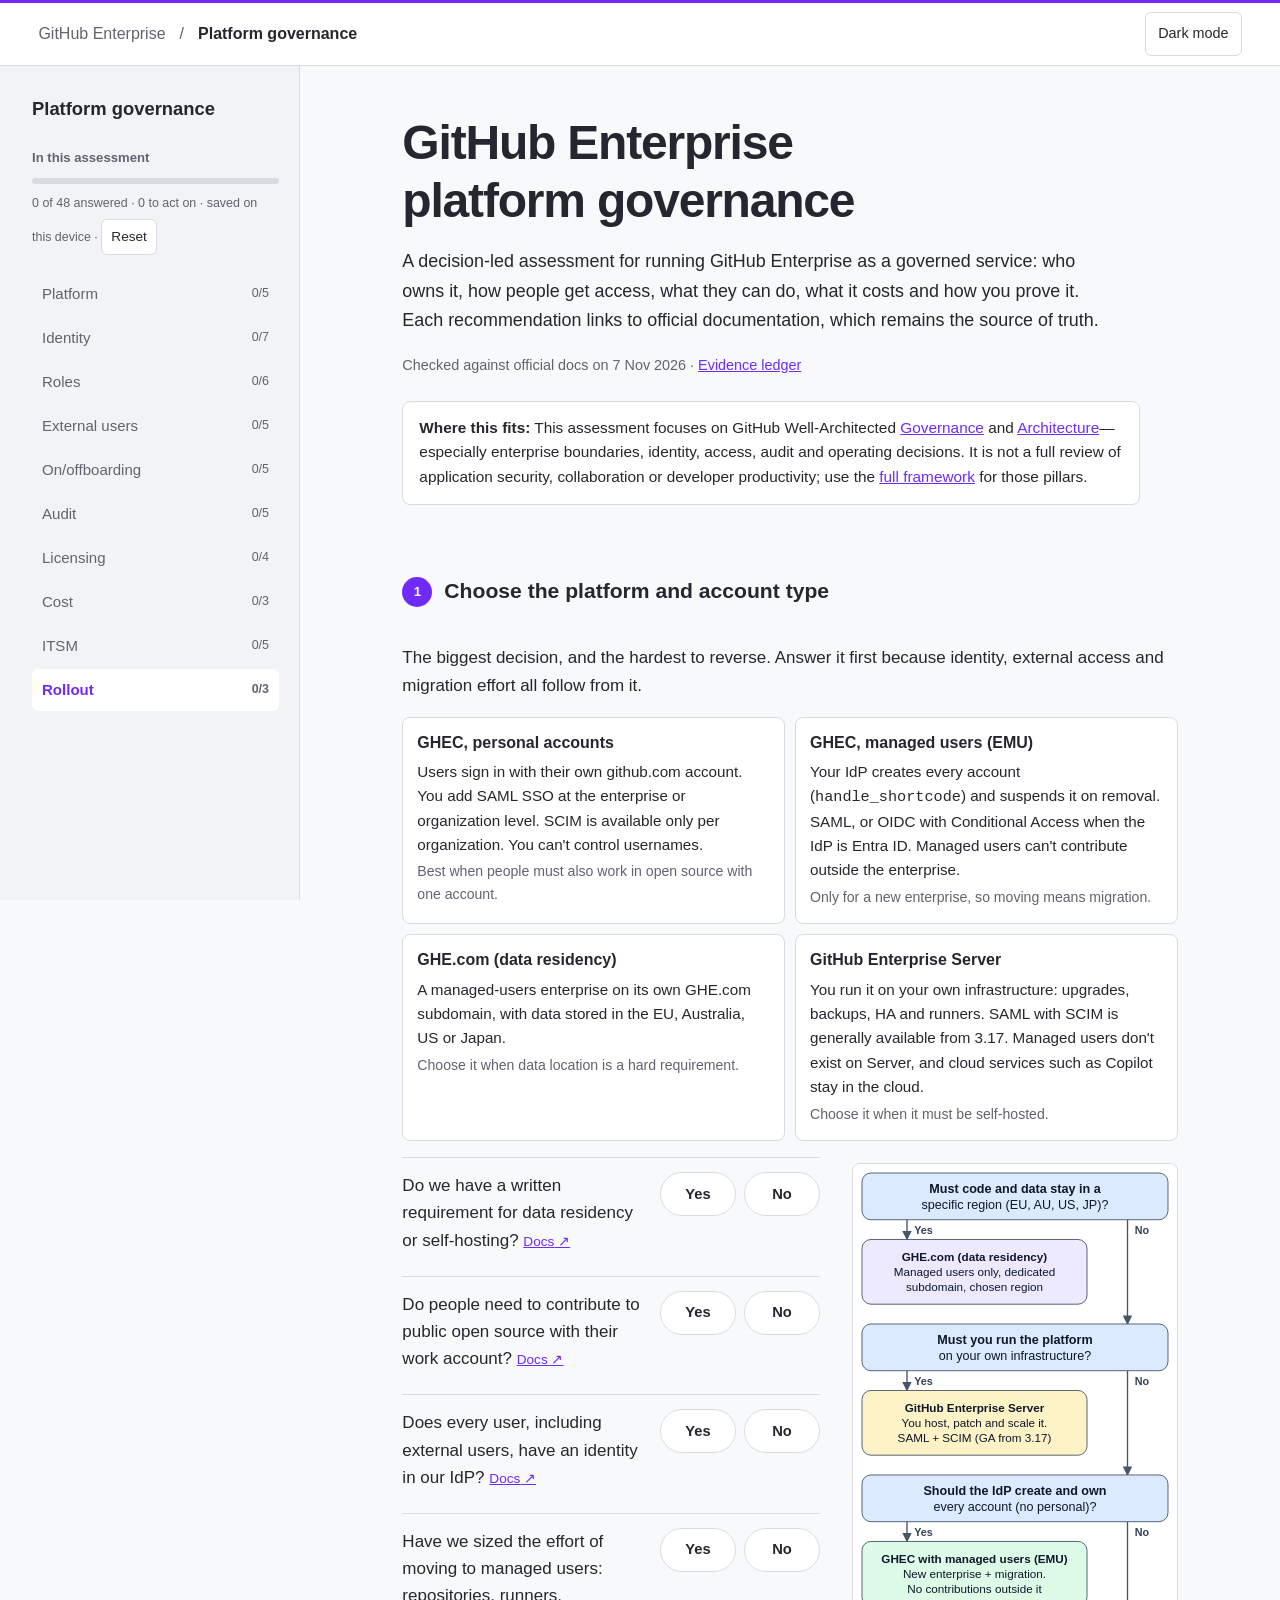
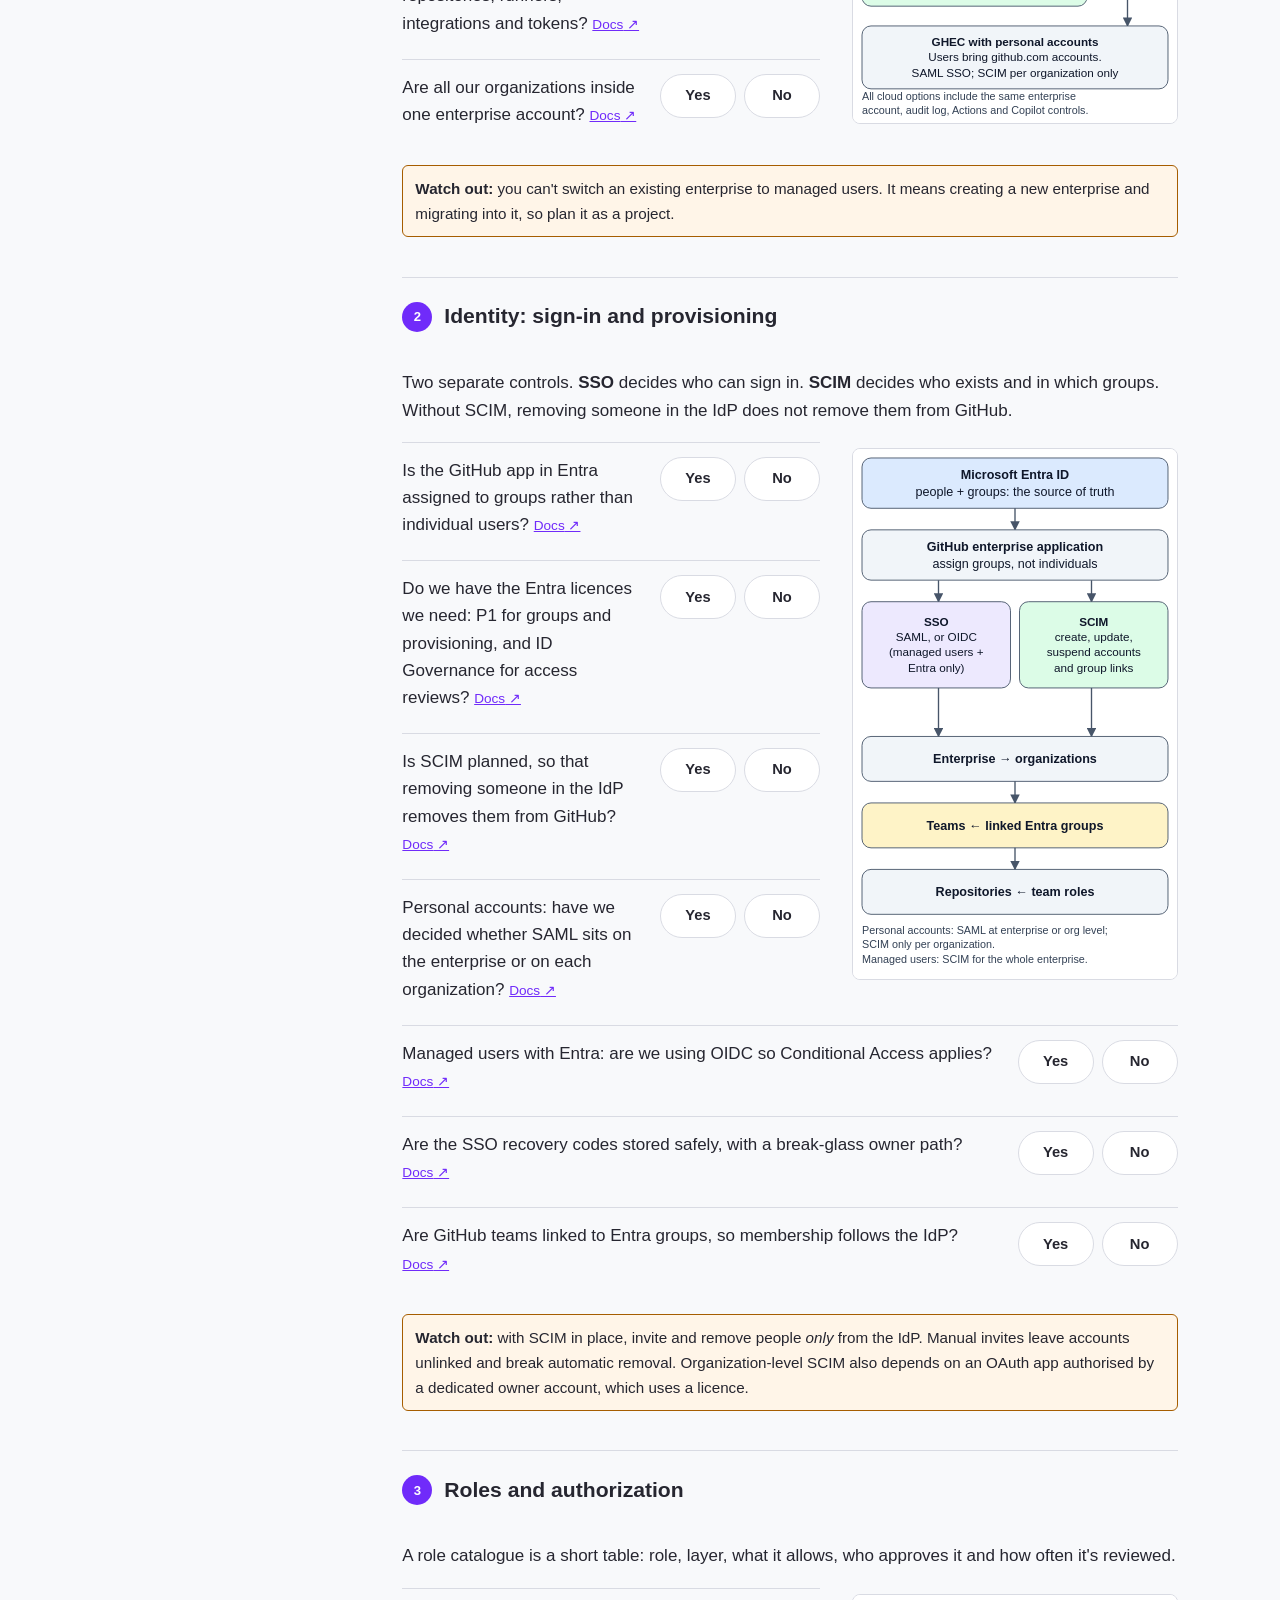
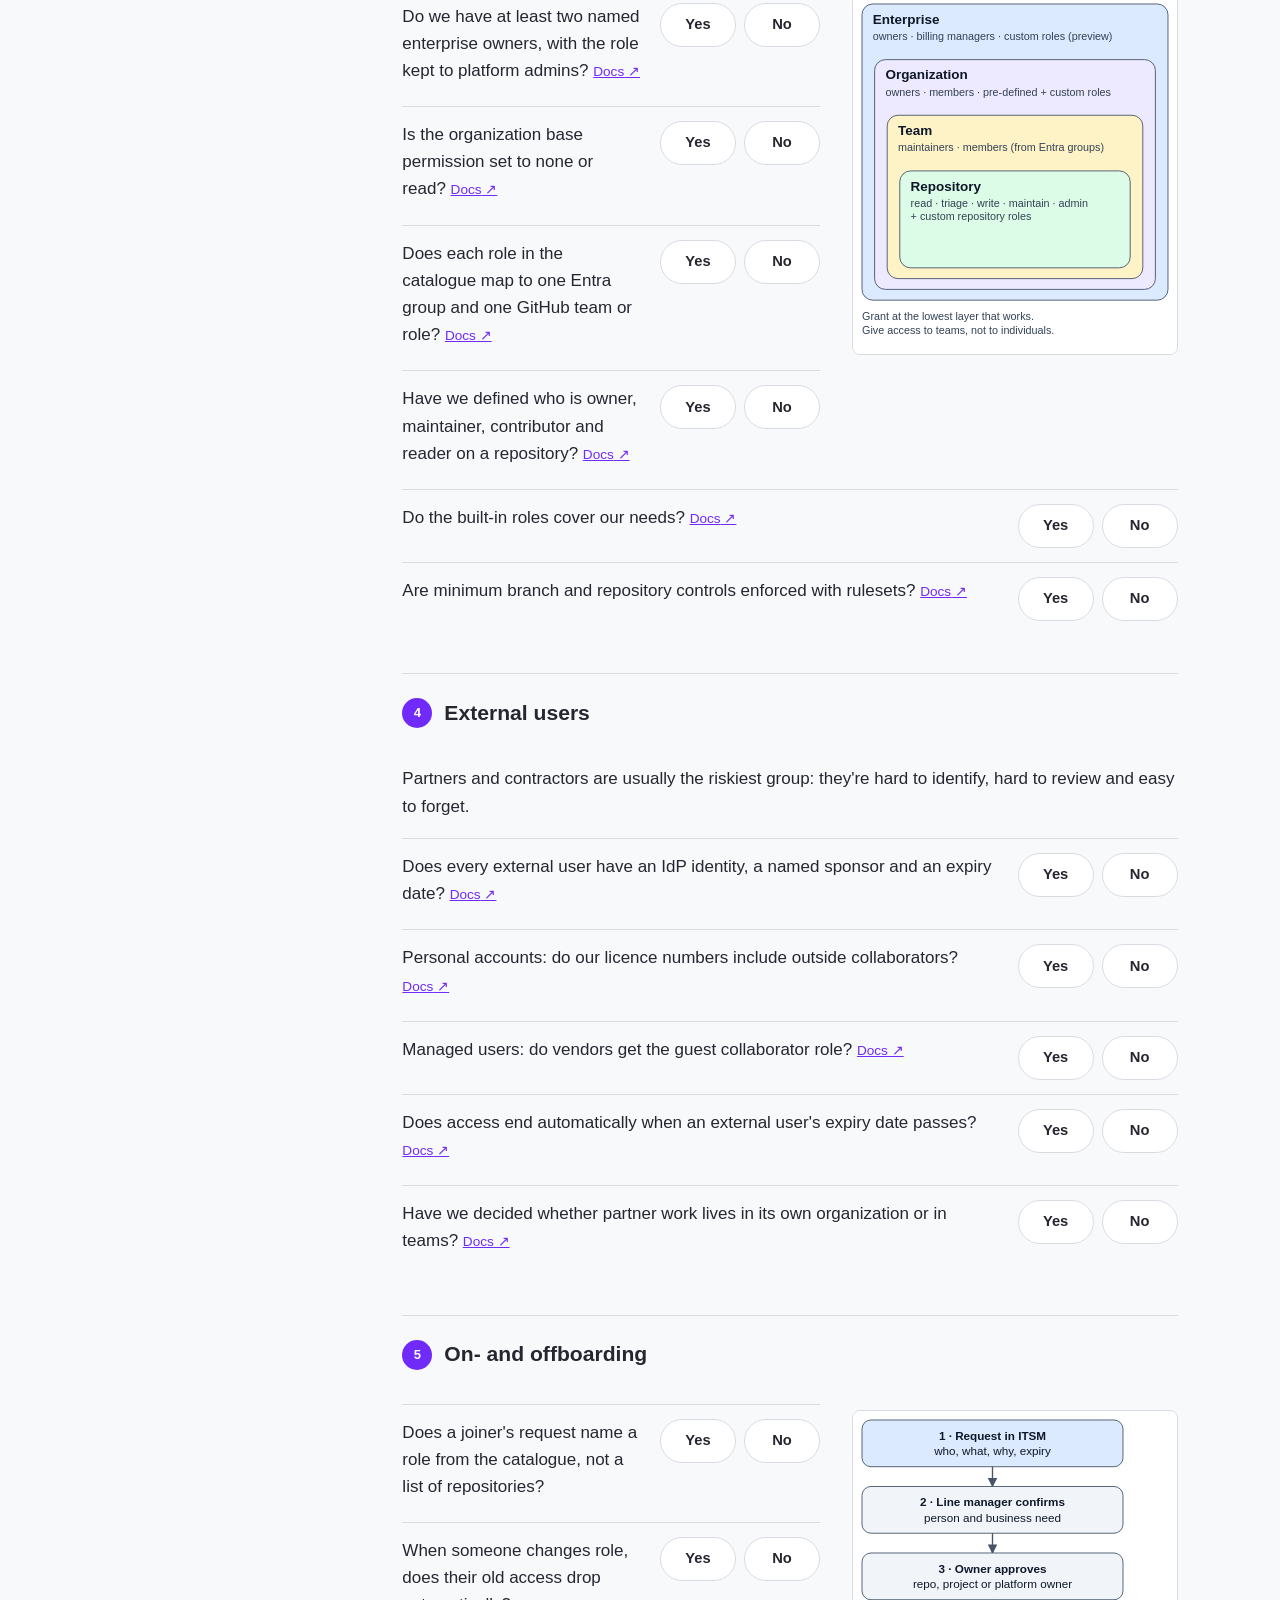
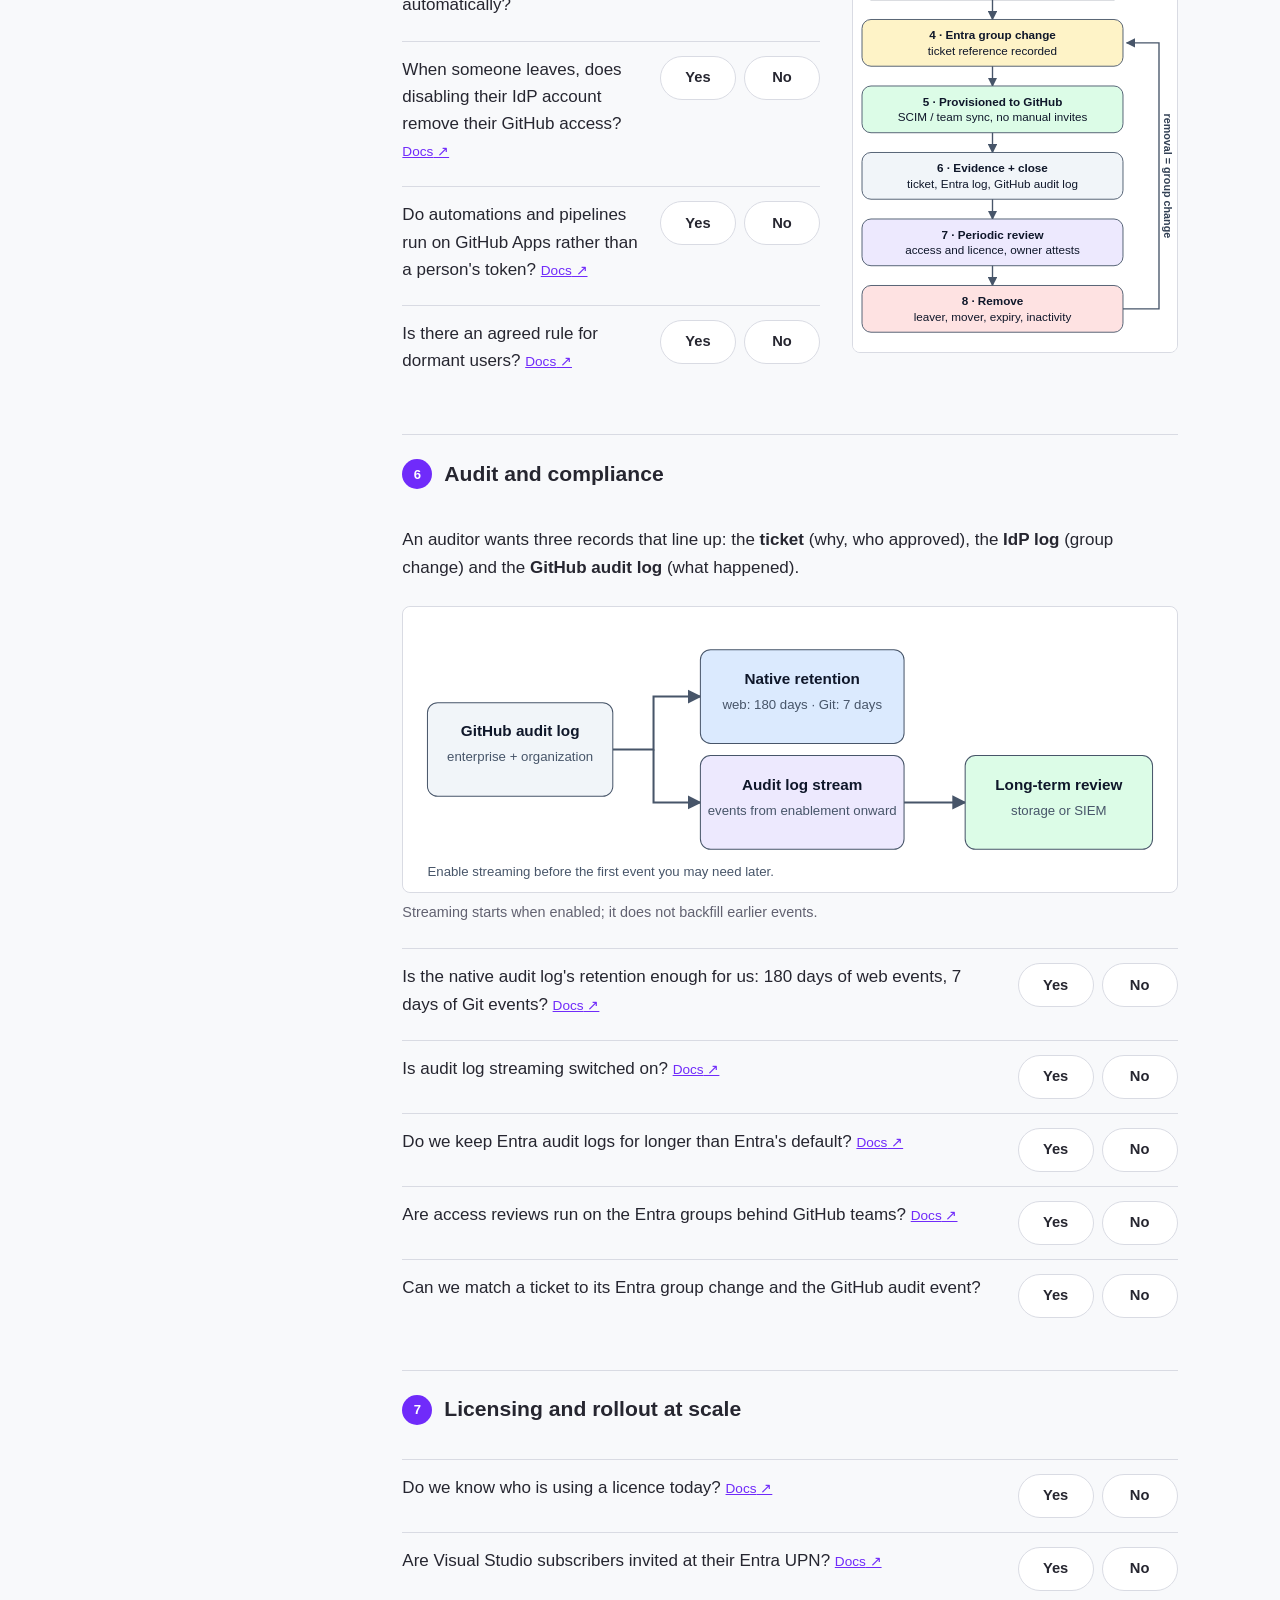
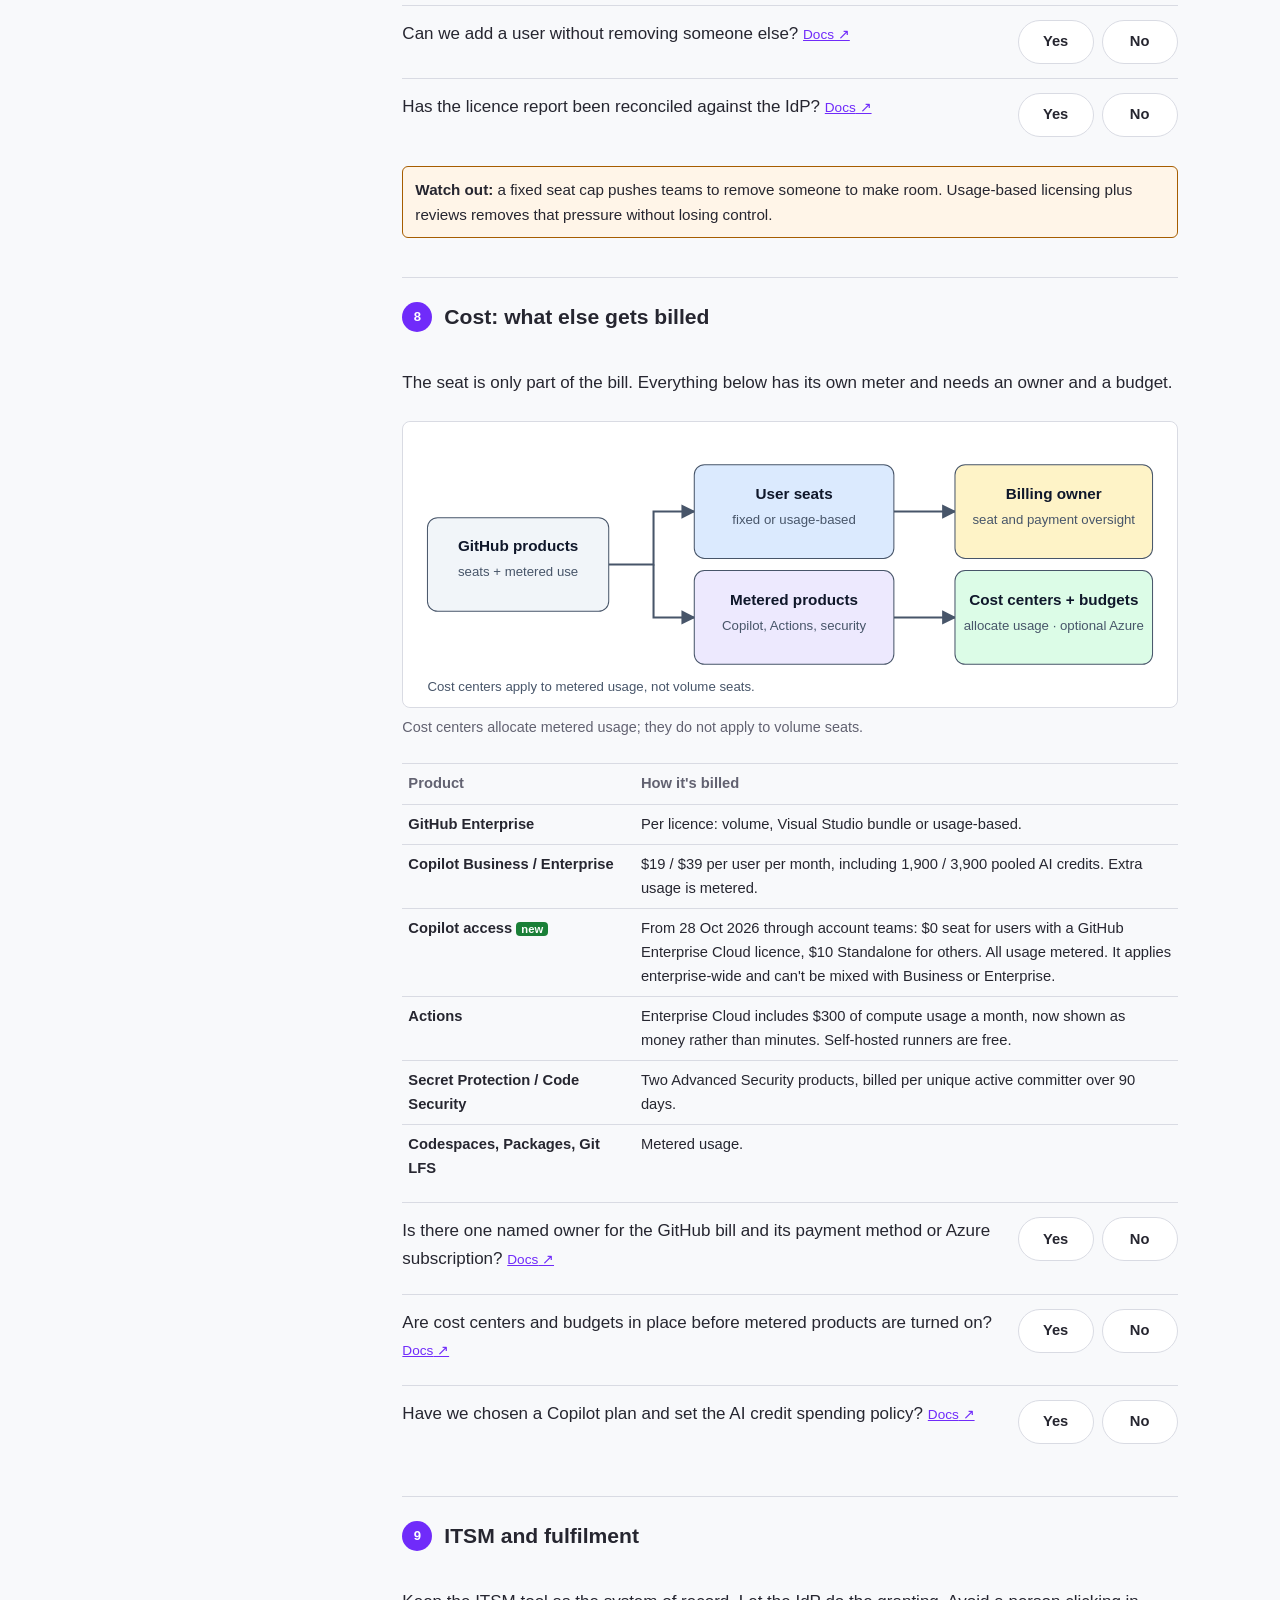
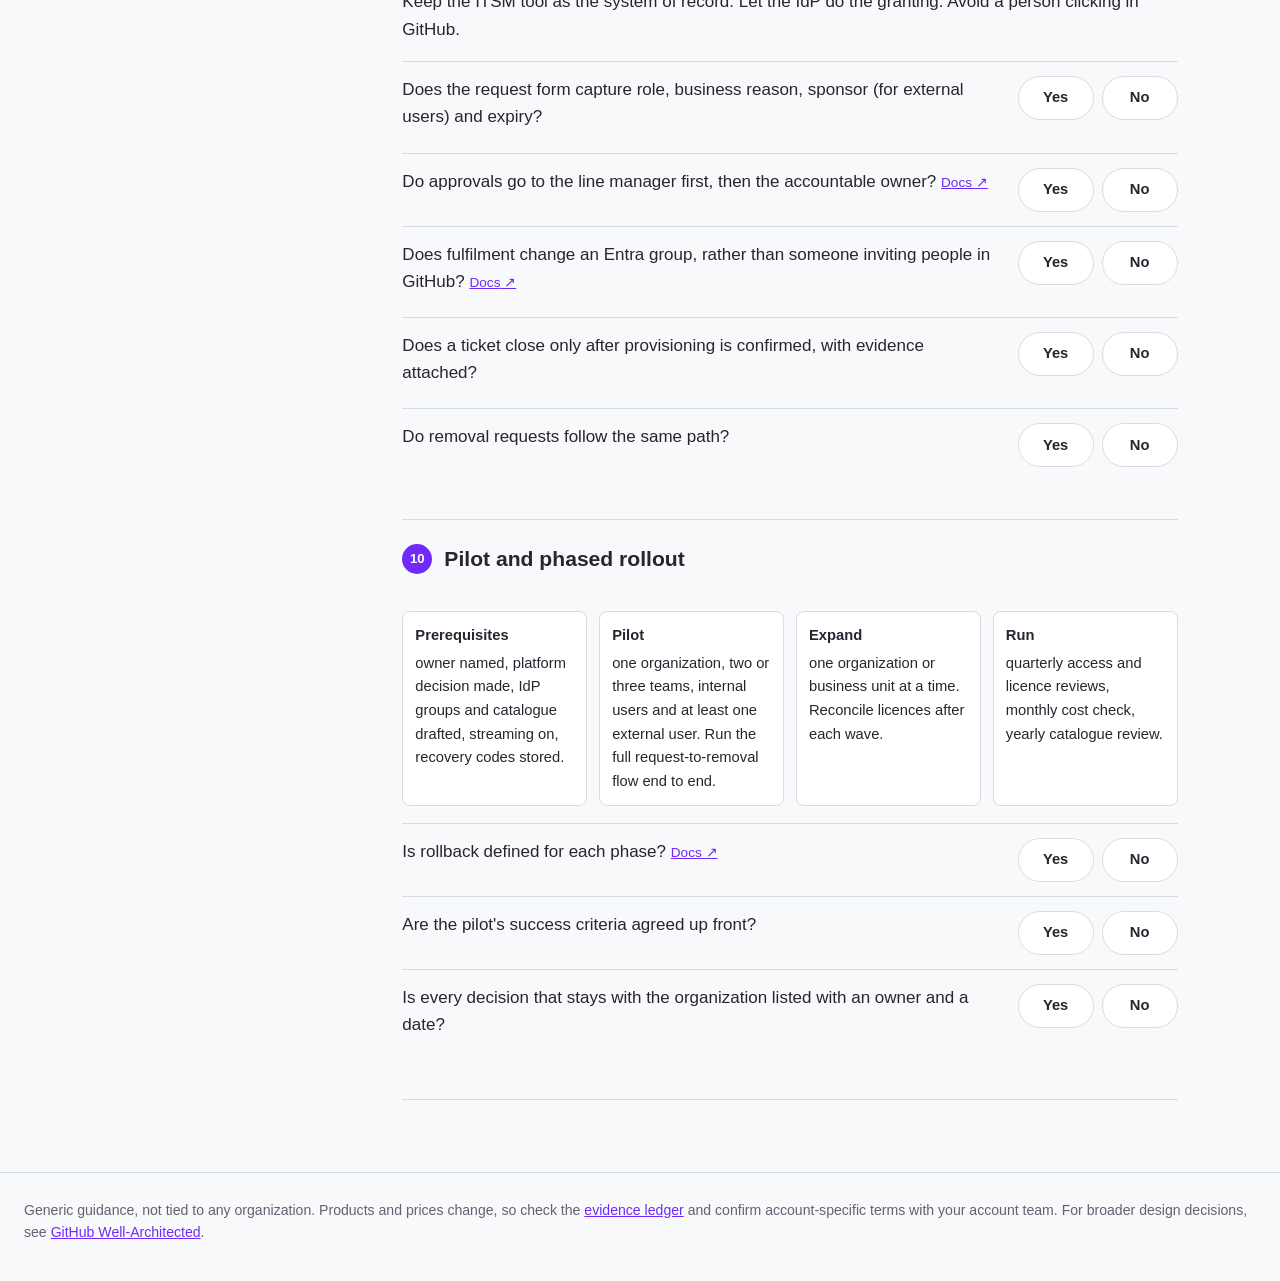
==== commit 7da923a6: "Refresh enterprise governance assessment Co-authored-by: Copilot App <223556219+Copilot@users.norepl" ====
--- a/index.html
+++ b/index.html
@@ -3,29 +3,39 @@
 <head>
 <meta charset="utf-8">
 <meta name="viewport" content="width=device-width, initial-scale=1">
-<title>GitHub Enterprise field guide</title>
-<meta name="description" content="A phone-friendly pre-reading checklist for designing GitHub Enterprise as a governed service: platform choice, identity, roles, external users, audit, licensing, cost and ITSM.">
+<title>GitHub Enterprise platform governance</title>
+<meta name="description" content="A practical checklist for designing GitHub Enterprise as a governed service: platform choice, identity, roles, external users, audit, licensing, cost and ITSM.">
 <link rel="icon" href="data:,">
+<script src="theme.js"></script>
 <link rel="stylesheet" href="style.css">
 </head>
 <body class="guide">
-<header>
-  <h1>GitHub Enterprise field guide</h1>
-  <p class="lede">Answer yes or no to see whether you're on track to run GitHub as a governed service: who owns it, how people get in, what they can do, what it costs and how you prove it. Every recommendation links to the official docs, which stay the source of truth.</p>
-  <p class="meta">Checked against official docs on 7 Nov 2026 · <a href="ledger.html">Evidence ledger</a></p>
+<header class="topbar">
+  <p class="breadcrumb"><a href="./">GitHub Enterprise</a><span aria-hidden="true">/</span><span aria-current="page">Platform governance</span></p>
+  <button class="theme-toggle" type="button" data-theme-toggle aria-pressed="false">Dark mode</button>
 </header>
 
+<div class="page-layout">
 <aside>
+<p class="sidebar-title">Platform governance</p>
+<p class="sidebar-label">In this assessment</p>
 <div class="prog">
 <div class="progress"><span id="bar"></span></div>
 <p class="meta"><span id="count">0</span> of <span id="total">0</span> answered · <span id="todo">0</span> to act on · saved on this device · <button id="reset" type="button">Reset</button></p>
 </div>
-<nav aria-label="Topics">
+<nav aria-label="Assessment sections">
   <a href="#platform">Platform</a><a href="#identity">Identity</a><a href="#roles">Roles</a><a href="#external">External users</a><a href="#lifecycle">On/offboarding</a><a href="#audit">Audit</a><a href="#licensing">Licensing</a><a href="#cost">Cost</a><a href="#itsm">ITSM</a><a href="#rollout">Rollout</a>
 </nav>
 </aside>
 
 <main>
+<section class="intro">
+  <h1>GitHub Enterprise platform governance</h1>
+  <p class="lede">A decision-led assessment for running GitHub Enterprise as a governed service: who owns it, how people get access, what they can do, what it costs and how you prove it. Each recommendation links to official documentation, which remains the source of truth.</p>
+  <p class="meta">Checked against official docs on 7 Nov 2026 · <a href="ledger.html">Evidence ledger</a></p>
+  <p class="scope-note"><b>Where this fits:</b> This assessment focuses on GitHub Well-Architected <a href="https://learn.github.com/well-architected/governance/overview">Governance</a> and <a href="https://learn.github.com/well-architected/architecture/overview">Architecture</a>—especially enterprise boundaries, identity, access, audit and operating decisions. It is not a full review of application security, collaboration or developer productivity; use the <a href="https://learn.github.com/well-architected/">full framework</a> for those pillars.</p>
+</section>
+
 <details id="platform" open>
 <summary><span class="n">1</span>Choose the platform and account type</summary>
 <div class="body">
@@ -128,6 +138,10 @@
     <div class="yn" role="radiogroup" aria-label="Answer"><label><input type="radio" name="r5" value="y"><span>Yes</span></label><label><input type="radio" name="r5" value="n"><span>No</span></label></div>
     <p class="a if-y ok"><b>On track.</b> Fewer roles are easier to review.</p>
     <p class="a if-n fork"><b>Leads to:</b> Use custom repository or organization roles. Enterprise custom roles are still in preview, so don't depend on them yet.</p></li>
+  <li data-id="r6"><p class="q">Are minimum branch and repository controls enforced with rulesets? <a class="doc" href="https://docs.github.com/en/enterprise-cloud@latest/organizations/managing-organization-settings/creating-rulesets-for-repositories-in-your-organization">Docs</a></p>
+    <div class="yn" role="radiogroup" aria-label="Answer"><label><input type="radio" name="r6" value="y"><span>Yes</span></label><label><input type="radio" name="r6" value="n"><span>No</span></label></div>
+    <p class="a if-y ok"><b>On track.</b> Keep the required reviews and status checks aligned with your repository risk.</p>
+    <p class="a if-n fix"><b>Recommendation:</b> Define a baseline with organization rulesets, then document any repository-level exceptions.</p></li>
 </ul>
 </div>
 </details>
@@ -194,6 +208,10 @@
 <summary><span class="n">6</span>Audit and compliance</summary>
 <div class="body">
 <p>An auditor wants three records that line up: the <b>ticket</b> (why, who approved), the <b>IdP log</b> (group change) and the <b>GitHub audit log</b> (what happened).</p>
+<figure class="diagram wide">
+  <a href="assets/audit-stream.svg"><img src="assets/audit-stream.svg" alt="GitHub audit events are kept in the native log for limited retention or streamed to long-term storage or a SIEM."></a>
+  <figcaption>Streaming starts when enabled; it does not backfill earlier events.</figcaption>
+</figure>
 <ul class="qs">
   <li data-id="a1"><p class="q">Is the native audit log's retention enough for us: 180 days of web events, 7 days of Git events? <a class="doc" href="https://docs.github.com/en/enterprise-cloud@latest/admin/concepts/security-and-compliance/audit-log-for-an-enterprise">Docs</a></p>
     <div class="yn" role="radiogroup" aria-label="Answer"><label><input type="radio" name="a1" value="y"><span>Yes</span></label><label><input type="radio" name="a1" value="n"><span>No</span></label></div>
@@ -248,6 +266,10 @@
 <summary><span class="n">8</span>Cost: what else gets billed</summary>
 <div class="body">
 <p>The seat is only part of the bill. Everything below has its own meter and needs an owner and a budget.</p>
+<figure class="diagram wide">
+  <a href="assets/billing-flow.svg"><img src="assets/billing-flow.svg" alt="GitHub usage separates into user seats and metered products; assign a billing owner and use cost centers and budgets for metered spend."></a>
+  <figcaption>Cost centers allocate metered usage; they do not apply to volume seats.</figcaption>
+</figure>
 <table>
   <tr><th>Product</th><th>How it's billed</th></tr>
   <tr><td>GitHub Enterprise</td><td>Per licence: volume, Visual Studio bundle or usage-based.</td></tr>
@@ -329,9 +351,10 @@
 </div>
 </details>
 </main>
+</div>
 
 <footer>
-  <p>Generic guidance, not tied to any organization. Products and prices change, so check the <a href="ledger.html">evidence ledger</a> and confirm account-specific terms with your account team.</p>
+  <p>Generic guidance, not tied to any organization. Products and prices change, so check the <a href="ledger.html">evidence ledger</a> and confirm account-specific terms with your account team. For broader design decisions, see <a href="https://learn.github.com/well-architected/">GitHub Well-Architected</a>.</p>
 </footer>
 <script>
 const items=[...document.querySelectorAll('.qs li')],K='ghe-field-guide-v2';
--- a/style.css
+++ b/style.css
@@ -1,94 +1,312 @@
-:root{--fg:#0f172a;--mute:#475569;--bg:#fff;--card:#f8fafc;--line:#e2e8f0;--acc:#0969da;--warn:#fff7ed;--warnb:#f59e0b;--ok:#f0fdf4;--fork:#eff6ff;color-scheme:light dark}
-@media (prefers-color-scheme:dark){:root{--fg:#e6edf3;--mute:#9da7b3;--bg:#0d1117;--card:#161b22;--line:#30363d;--acc:#58a6ff;--warn:#2b2111;--warnb:#d29922;--ok:#11241a;--fork:#111d2e}}
-*{box-sizing:border-box}
-body{margin:0 auto;max-width:720px;padding:16px;font:17px/1.55 -apple-system,BlinkMacSystemFont,"Segoe UI",Roboto,sans-serif;color:var(--fg);background:var(--bg)}
-h1{font-size:1.6rem;line-height:1.2;margin:.4rem 0}
-h3{font-size:1rem;margin:0 0 .3rem}
-a{color:var(--acc)}
-.lede{font-size:1.05rem}
-.meta{color:var(--mute);font-size:.88rem;margin:.3rem 0}
-.progress{height:8px;border-radius:4px;background:var(--line);overflow:hidden;margin:.8rem 0 .2rem}
-#bar{display:block;height:100%;width:0;background:#2da44e;transition:width .2s}
-button{font:inherit;font-size:.85rem;padding:2px 10px;border:1px solid var(--line);border-radius:6px;background:var(--card);color:var(--fg)}
-nav{position:sticky;top:0;z-index:2;display:flex;gap:6px;overflow-x:auto;padding:8px 0;background:var(--bg);border-bottom:1px solid var(--line);scrollbar-width:none}
-nav a{flex:none;font-size:.85rem;padding:4px 10px;border:1px solid var(--line);border-radius:999px;text-decoration:none;color:var(--fg)}
-details{border:1px solid var(--line);border-radius:12px;margin:12px 0;padding:0 14px;background:var(--card);scroll-margin-top:52px}
-summary{cursor:pointer;font-weight:600;font-size:1.08rem;padding:14px 0;list-style:none;display:flex;gap:10px;align-items:center}
-summary::-webkit-details-marker{display:none}
-summary::after{content:"+";margin-left:auto;color:var(--mute);font-size:1.3rem}
-details[open] summary::after{content:"–"}
-.n{flex:none;display:inline grid;place-items:center;width:28px;height:28px;border-radius:50%;background:var(--acc);color:#fff;font-size:.85rem}
-img{display:block;width:100%;max-width:420px;margin:12px auto;border-radius:10px;border:1px solid var(--line);background:#fff}
-.compare{display:grid;gap:10px;margin:12px 0}
-.compare section{border:1px solid var(--line);border-radius:10px;padding:10px 12px;background:var(--bg)}
-.compare p{margin:.2rem 0;font-size:.95rem}
-.tag{color:var(--mute);font-size:.88rem!important}
-.qs{list-style:none;padding:0;margin:12px 0}
-.qs li{border-top:1px solid var(--line);padding:12px 0}
-.q{margin:0 0 8px}
-.doc{font-size:.85rem;white-space:nowrap}
-.doc::after{content:" ↗"}
-.yn{display:flex;gap:8px}
-.yn label{position:relative;cursor:pointer}
-.yn input{position:absolute;inset:0;margin:0;opacity:0;cursor:pointer}
-.yn span{display:inline-block;min-width:68px;text-align:center;padding:6px 14px;border:1px solid var(--line);border-radius:999px;background:var(--bg);font-size:.92rem;font-weight:600}
-.yn input:focus-visible+span{outline:2px solid var(--acc);outline-offset:2px}
-.yn input:checked+span{background:var(--acc);border-color:var(--acc);color:#fff}
-.a{display:none;margin:10px 0 0;padding:8px 12px;border-left:4px solid;border-radius:6px;font-size:.95rem}
-li[data-a=y] .if-y,li[data-a=n] .if-n{display:block}
-.a.ok{border-color:#2da44e;background:var(--ok)}
-.a.fix{border-color:var(--warnb);background:var(--warn)}
-.a.fork{border-color:var(--acc);background:var(--fork)}
-aside{display:contents}
-nav .c{display:none}
-.phases b::after{content:":"}
-.warn{background:var(--warn);border-left:4px solid var(--warnb);border-radius:6px;padding:10px 12px;font-size:.95rem}
-table{width:100%;border-collapse:collapse;font-size:.92rem;margin:10px 0}
-th,td{text-align:left;vertical-align:top;padding:8px 6px;border-top:1px solid var(--line)}
-th{color:var(--mute);font-weight:600}
-td:first-child{font-weight:600;width:38%}
-.new{font-size:.7rem;background:#2da44e;color:#fff;border-radius:4px;padding:1px 5px;font-weight:600}
-.phases{padding-left:1.2rem}.phases li{margin:.5rem 0}
-code{font-size:.88em;background:var(--line);padding:1px 4px;border-radius:4px}
-footer{color:var(--mute);font-size:.88rem;border-top:1px solid var(--line);margin-top:24px;padding-top:8px}
-.status{font-size:.75rem;font-weight:600;border-radius:4px;padding:1px 6px;white-space:nowrap}
-.s-f{background:#dcfce7;color:#14532d}.s-e{background:#dbeafe;color:#1e3a8a}
-.ledger td:first-child,.ledger th.t{width:24%}
-@media (min-width:1024px){
-body.guide{max-width:1200px;padding:0 32px;display:grid;grid-template-columns:240px minmax(0,1fr);column-gap:48px;grid-template-areas:"head head" "side main" "side foot"}
-.guide header{grid-area:head;padding:40px 0 24px;border-bottom:1px solid var(--line)}
-.guide h1{font-size:2.4rem}
-.guide .lede{font-size:1.2rem;max-width:62ch}
-.guide aside{grid-area:side;display:block;position:sticky;top:0;align-self:start;max-height:100vh;overflow:auto;padding:24px 0}
-.guide main{grid-area:main;min-width:0}
-.guide footer{grid-area:foot}
-.guide nav{position:static;flex-direction:column;gap:2px;overflow:visible;padding:12px 0 0;border:0;background:none;counter-reset:t}
-.guide nav a{display:flex;align-items:center;gap:10px;padding:7px 10px;border:0;border-radius:8px;font-size:.92rem}
-.guide nav a::before{counter-increment:t;content:counter(t);flex:none;display:grid;place-items:center;width:22px;height:22px;border-radius:50%;background:var(--line);font-size:.75rem;font-weight:600}
-.guide nav a:hover{background:var(--card)}
-.guide nav a.on{background:var(--card);color:var(--acc);font-weight:600}
-.guide nav a.done::before{content:"✓";background:#2da44e;color:#fff}
-.guide nav a.fix::before{background:var(--warnb);color:#fff}
-.guide nav .c{display:inline;margin-left:auto;color:var(--mute);font-size:.8rem;font-weight:400;font-variant-numeric:tabular-nums}
-.guide details{margin:24px 0;padding:4px 28px 20px;scroll-margin-top:24px}
-.guide summary{cursor:default;font-size:1.3rem}
-.guide summary::after{display:none}
-.guide .body{display:flow-root}
-.guide .body>a{float:right;width:min(340px,42%);margin:6px 0 16px 32px}
-.guide .body>a img{margin:0;max-width:100%}
-.guide .qs,.guide .warn{display:flow-root}
-.guide .qs li{display:grid;grid-template-columns:minmax(0,1fr) auto;column-gap:20px}
-.guide .yn{grid-column:2;grid-row:1;align-self:start}
-.guide .a{grid-column:1/-1}
-.guide .q{margin:0}
-.guide .compare{grid-template-columns:1fr 1fr}
-.guide .phases{list-style:none;padding:0;display:grid;grid-template-columns:repeat(4,1fr);gap:12px}
-.guide .phases li{margin:0;padding:12px;border:1px solid var(--line);border-radius:10px;background:var(--bg);font-size:.92rem}
-.guide .phases b{display:block;margin-bottom:4px}
-.guide .phases b::after{content:none}
-.guide .phases span{display:block}
-.guide .phases span::first-letter{text-transform:uppercase}
-.guide td:first-child{width:30%}
-body:not(.guide){max-width:960px;padding:32px}
-.ledger td:first-child,.ledger th.t{width:16%}
-}
+:root {
+  color-scheme: light;
+  --fg: #262630;
+  --mute: #626271;
+  --bg: #f8f9fb;
+  --surface: #fff;
+  --sidebar: #f2f3f6;
+  --line: #d9dbe3;
+  --acc: #702bfa;
+  --acc-strong: #6523e8;
+  --warn: #fff5e8;
+  --warnb: #a65d00;
+  --ok: #edf8f1;
+  --success: #1a7f37;
+  --fork: #f4efff;
+  --focus: #702bfa;
+}
+
+:root[data-theme="dark"] {
+  color-scheme: dark;
+  --fg: #e8e8ed;
+  --mute: #b0b0bc;
+  --bg: #111216;
+  --surface: #191a20;
+  --sidebar: #17181e;
+  --line: #373840;
+  --acc: #c1a8ff;
+  --acc-strong: #6d35ec;
+  --warn: #332618;
+  --warnb: #e0a13c;
+  --ok: #18271d;
+  --success: #70c18a;
+  --fork: #211a30;
+  --focus: #c1a8ff;
+}
+
+@media (prefers-color-scheme: dark) {
+  :root:not([data-theme="light"]) {
+    color-scheme: dark;
+    --fg: #e8e8ed;
+    --mute: #b0b0bc;
+    --bg: #111216;
+    --surface: #191a20;
+    --sidebar: #17181e;
+    --line: #373840;
+    --acc: #c1a8ff;
+    --acc-strong: #6d35ec;
+    --warn: #332618;
+    --warnb: #e0a13c;
+    --ok: #18271d;
+    --success: #70c18a;
+    --fork: #211a30;
+    --focus: #c1a8ff;
+  }
+}
+
+* { box-sizing: border-box }
+body {
+  max-width: 960px;
+  margin: 0 auto;
+  padding: 24px;
+  color: var(--fg);
+  background: var(--bg);
+  font: 17px/1.6 -apple-system, BlinkMacSystemFont, "Segoe UI", Roboto, sans-serif;
+}
+h1 { margin: .4rem 0 1rem; font-size: 2rem; line-height: 1.2 }
+h3 { margin: 0 0 .3rem; font-size: 1rem }
+a { color: var(--acc) }
+a:hover { color: var(--acc-strong) }
+a:focus-visible, button:focus-visible, summary:focus-visible {
+  outline: 3px solid var(--focus);
+  outline-offset: 3px;
+}
+.topbar {
+  position: sticky;
+  z-index: 5;
+  top: 0;
+  display: flex;
+  min-height: 66px;
+  align-items: center;
+  justify-content: space-between;
+  gap: 20px;
+  padding: 8px clamp(16px, 3vw, 40px);
+  border-top: 3px solid var(--acc);
+  border-bottom: 1px solid var(--line);
+  background: var(--surface);
+}
+.breadcrumb { display: flex; align-items: center; gap: 14px; margin: 0; font-size: 1rem }
+.breadcrumb a { color: var(--mute); text-decoration: none }
+.breadcrumb span[aria-hidden] { color: var(--mute) }
+.breadcrumb [aria-current] { font-weight: 600 }
+.theme-toggle {
+  min-height: 44px;
+  padding: 6px 12px;
+  border: 1px solid var(--line);
+  border-radius: 6px;
+  background: var(--surface);
+  color: var(--fg);
+  font: inherit;
+  font-size: .9rem;
+  cursor: pointer;
+}
+.theme-toggle:hover { border-color: var(--acc); color: var(--acc) }
+.meta { margin: .35rem 0; color: var(--mute); font-size: .9rem }
+.lede { max-width: 72ch; font-size: 1.12rem; line-height: 1.65 }
+.warn {
+  padding: 10px 12px;
+  border: 1px solid var(--warnb);
+  border-radius: 6px;
+  background: var(--warn);
+  font-size: .95rem;
+}
+.page-layout {
+  display: grid;
+  grid-template-columns: minmax(230px, 300px) minmax(0, 1fr);
+  max-width: 1600px;
+  min-height: calc(100vh - 66px);
+  margin: 0 auto;
+}
+.guide { max-width: none; padding: 0; background: var(--bg) }
+.guide aside {
+  position: sticky;
+  top: 66px;
+  align-self: start;
+  height: calc(100vh - 66px);
+  overflow: auto;
+  padding: 28px 20px 36px 32px;
+  border-right: 1px solid var(--line);
+  background: var(--sidebar);
+}
+.sidebar-title { margin: 0 0 24px; font-size: 1.15rem; font-weight: 650 }
+.sidebar-label { margin: 0 0 8px; color: var(--mute); font-size: .82rem; font-weight: 600 }
+.progress { height: 6px; overflow: hidden; margin: 10px 0; border-radius: 4px; background: var(--line) }
+#bar { display: block; width: 0; height: 100%; background: var(--success) }
+.prog .meta { font-size: .78rem; line-height: 1.5 }
+button {
+  padding: 3px 9px;
+  border: 1px solid var(--line);
+  border-radius: 6px;
+  background: var(--surface);
+  color: var(--fg);
+  font: inherit;
+  font-size: .85rem;
+  cursor: pointer;
+}
+.prog button { min-height: 36px; margin-top: 6px }
+nav { display: flex; flex-direction: column; gap: 2px; padding-top: 12px }
+nav a {
+  display: flex;
+  min-height: 42px;
+  align-items: center;
+  padding: 7px 10px;
+  border-radius: 6px;
+  color: var(--mute);
+  font-size: .94rem;
+  text-decoration: none;
+}
+nav a:hover, nav a.on { background: var(--surface); color: var(--acc); text-decoration: none }
+nav a.on { font-weight: 600 }
+nav .c { margin-left: auto; color: var(--mute); font-size: .78rem; font-variant-numeric: tabular-nums }
+.guide main { min-width: 0; max-width: 1120px; margin: 0 auto; padding: 48px clamp(28px, 5vw, 84px) 72px }
+.intro { max-width: 78ch; margin: 0 0 48px }
+.intro h1 { max-width: 21ch; margin: 0 0 18px; font-size: clamp(2.2rem, 3.8vw, 3rem); letter-spacing: -.025em }
+.scope-note {
+  margin: 24px 0 0;
+  padding: 14px 16px;
+  border: 1px solid var(--line);
+  border-radius: 8px;
+  background: var(--surface);
+  font-size: .96rem;
+}
+details {
+  margin: 0;
+  padding: 0 0 24px;
+  border: 0;
+  border-bottom: 1px solid var(--line);
+  border-radius: 0;
+  background: transparent;
+  scroll-margin-top: 84px;
+}
+summary {
+  display: flex;
+  align-items: center;
+  gap: 12px;
+  padding: 24px 0 20px;
+  font-size: 1.32rem;
+  font-weight: 650;
+  line-height: 1.35;
+  list-style: none;
+  cursor: pointer;
+}
+summary::-webkit-details-marker { display: none }
+summary::after { margin-left: auto; color: var(--mute); content: "+"; font-size: 1.3rem }
+details[open] summary::after { content: "−" }
+.n {
+  display: inline-grid;
+  width: 30px;
+  height: 30px;
+  flex: none;
+  place-items: center;
+  border-radius: 50%;
+  background: var(--acc);
+  color: #fff;
+  font-size: .82rem;
+}
+.body { max-width: 82ch }
+.body > p { line-height: 1.65 }
+.compare { display: grid; gap: 10px; margin: 16px 0 }
+.compare section { padding: 12px 14px; border: 1px solid var(--line); border-radius: 8px; background: var(--surface) }
+.compare p { margin: .2rem 0; font-size: .95rem }
+.tag { color: var(--mute); font-size: .88rem !important }
+img { display: block; width: 100%; max-width: 420px; margin: 16px auto; border: 1px solid var(--line); border-radius: 8px; background: #fff }
+.diagram { margin: 24px 0 }
+.diagram img { max-width: 100%; margin: 0 }
+.diagram figcaption { margin-top: 8px; color: var(--mute); font-size: .9rem }
+.qs { margin: 14px 0; padding: 0; list-style: none }
+.qs li { padding: 14px 0; border-top: 1px solid var(--line) }
+.q { margin: 0 0 8px }
+.doc { font-size: .85rem; white-space: nowrap }
+.doc::after { content: " ↗" }
+.yn { display: flex; gap: 8px }
+.yn label { position: relative; cursor: pointer }
+.yn input { position: absolute; inset: 0; width: 100%; height: 100%; margin: 0; opacity: 0; cursor: pointer }
+.yn span {
+  display: inline-flex;
+  min-width: 76px;
+  min-height: 44px;
+  align-items: center;
+  justify-content: center;
+  padding: 6px 14px;
+  border: 1px solid var(--line);
+  border-radius: 999px;
+  background: var(--surface);
+  font-size: .92rem;
+  font-weight: 600;
+}
+.yn input:focus-visible + span { outline: 3px solid var(--focus); outline-offset: 2px }
+.yn input:checked + span { border-color: var(--acc-strong); background: var(--acc-strong); color: #fff }
+.a { display: none; margin: 10px 0 0; padding: 8px 12px; border: 1px solid var(--line); border-radius: 6px; font-size: .95rem }
+li[data-a="y"] .if-y, li[data-a="n"] .if-n { display: block }
+.a.ok { border-color: var(--success); background: var(--ok) }
+.a.fix { border-color: var(--warnb); background: var(--warn) }
+.a.fork { border-color: var(--acc); background: var(--fork) }
+.phases { padding-left: 1.2rem }
+.phases li { margin: .5rem 0 }
+.phases b::after { content: ":" }
+table { width: 100%; margin: 10px 0; border-collapse: collapse; font-size: .92rem }
+th, td { padding: 8px 6px; border-top: 1px solid var(--line); text-align: left; vertical-align: top }
+th { color: var(--mute); font-weight: 600 }
+td:first-child { width: 38%; font-weight: 600 }
+.new { padding: 1px 5px; border-radius: 4px; background: var(--success); color: #fff; font-size: .7rem; font-weight: 600 }
+footer {
+  grid-area: foot;
+  padding: 12px 24px 24px;
+  border-top: 1px solid var(--line);
+  color: var(--mute);
+  font-size: .88rem;
+}
+.ledger-page { max-width: none; padding: 0; background: var(--bg) }
+.ledger-content { max-width: 1040px; margin: 0 auto; padding: 24px clamp(16px, 4vw, 48px) 40px }
+.ledger-content h1 { margin-top: 10px; font-size: 2.2rem }
+.ledger-content .warn { margin: 20px 0 }
+.ledger { font-size: .92rem }
+.ledger td:first-child, .ledger th.t { width: 24% }
+.ledger .status { white-space: nowrap }
+.s-f { background: var(--ok); color: var(--success) }
+.s-e { background: #eef2ff; color: #4338a8 }
+.ledger-page footer { max-width: 1040px; margin: 0 auto }
+@media (min-width: 1024px) {
+  .guide details[open] summary { cursor: default }
+  .guide details[open] summary::after { display: none }
+  .guide .body > a { float: right; width: min(340px, 42%); margin: 6px 0 16px 32px }
+  .guide .body > a img { max-width: 100%; margin: 0 }
+  .guide .compare { grid-template-columns: 1fr 1fr }
+  .guide .qs li { display: grid; grid-template-columns: minmax(0, 1fr) auto; column-gap: 20px }
+  .guide .yn { grid-column: 2; grid-row: 1; align-self: start }
+  .guide .a { grid-column: 1 / -1 }
+  .guide .phases { display: grid; grid-template-columns: repeat(4, 1fr); gap: 12px; padding: 0; list-style: none }
+  .guide .phases li { margin: 0; padding: 12px; border: 1px solid var(--line); border-radius: 8px; background: var(--surface); font-size: .92rem }
+  .guide .phases b { display: block; margin-bottom: 4px }
+  .guide .phases b::after { content: none }
+  .guide td:first-child { width: 30% }
+}
+@media (max-width: 1023px) {
+  .page-layout { display: block }
+  .guide aside { position: static; height: auto; padding: 18px 20px 12px; border-right: 0; border-bottom: 1px solid var(--line) }
+  .sidebar-title { margin-bottom: 12px }
+  .prog { max-width: 680px }
+  nav { flex-direction: row; overflow-x: auto; gap: 4px; padding: 8px 0 4px }
+  nav a { min-height: 42px; flex: none; padding: 6px 10px; border: 1px solid var(--line); border-radius: 999px; background: var(--surface); font-size: .86rem }
+  nav .c { display: none }
+  .guide main { padding: 32px clamp(18px, 4vw, 40px) 56px }
+  .guide .compare { grid-template-columns: 1fr }
+  .guide .qs li { display: block }
+  .guide .yn { margin-top: 8px }
+}
+@media (max-width: 600px) {
+  body { padding: 16px }
+  .topbar { min-height: 60px; gap: 10px; padding: 6px 14px }
+  .breadcrumb { gap: 8px; font-size: .88rem }
+  .theme-toggle { min-height: 42px; padding: 5px 9px; font-size: .82rem }
+  .guide main { padding: 28px 18px 48px }
+  .intro { margin-bottom: 32px }
+  .intro h1 { font-size: 2.1rem }
+  summary { padding: 20px 0 16px; font-size: 1.14rem }
+  .n { width: 28px; height: 28px }
+  table { font-size: .86rem }
+  .ledger td:first-child, .ledger th.t { width: 28% }
+}
+@media (prefers-reduced-motion: reduce) {
+  *, *::before, *::after { scroll-behavior: auto !important; transition-duration: .01ms !important }
+}
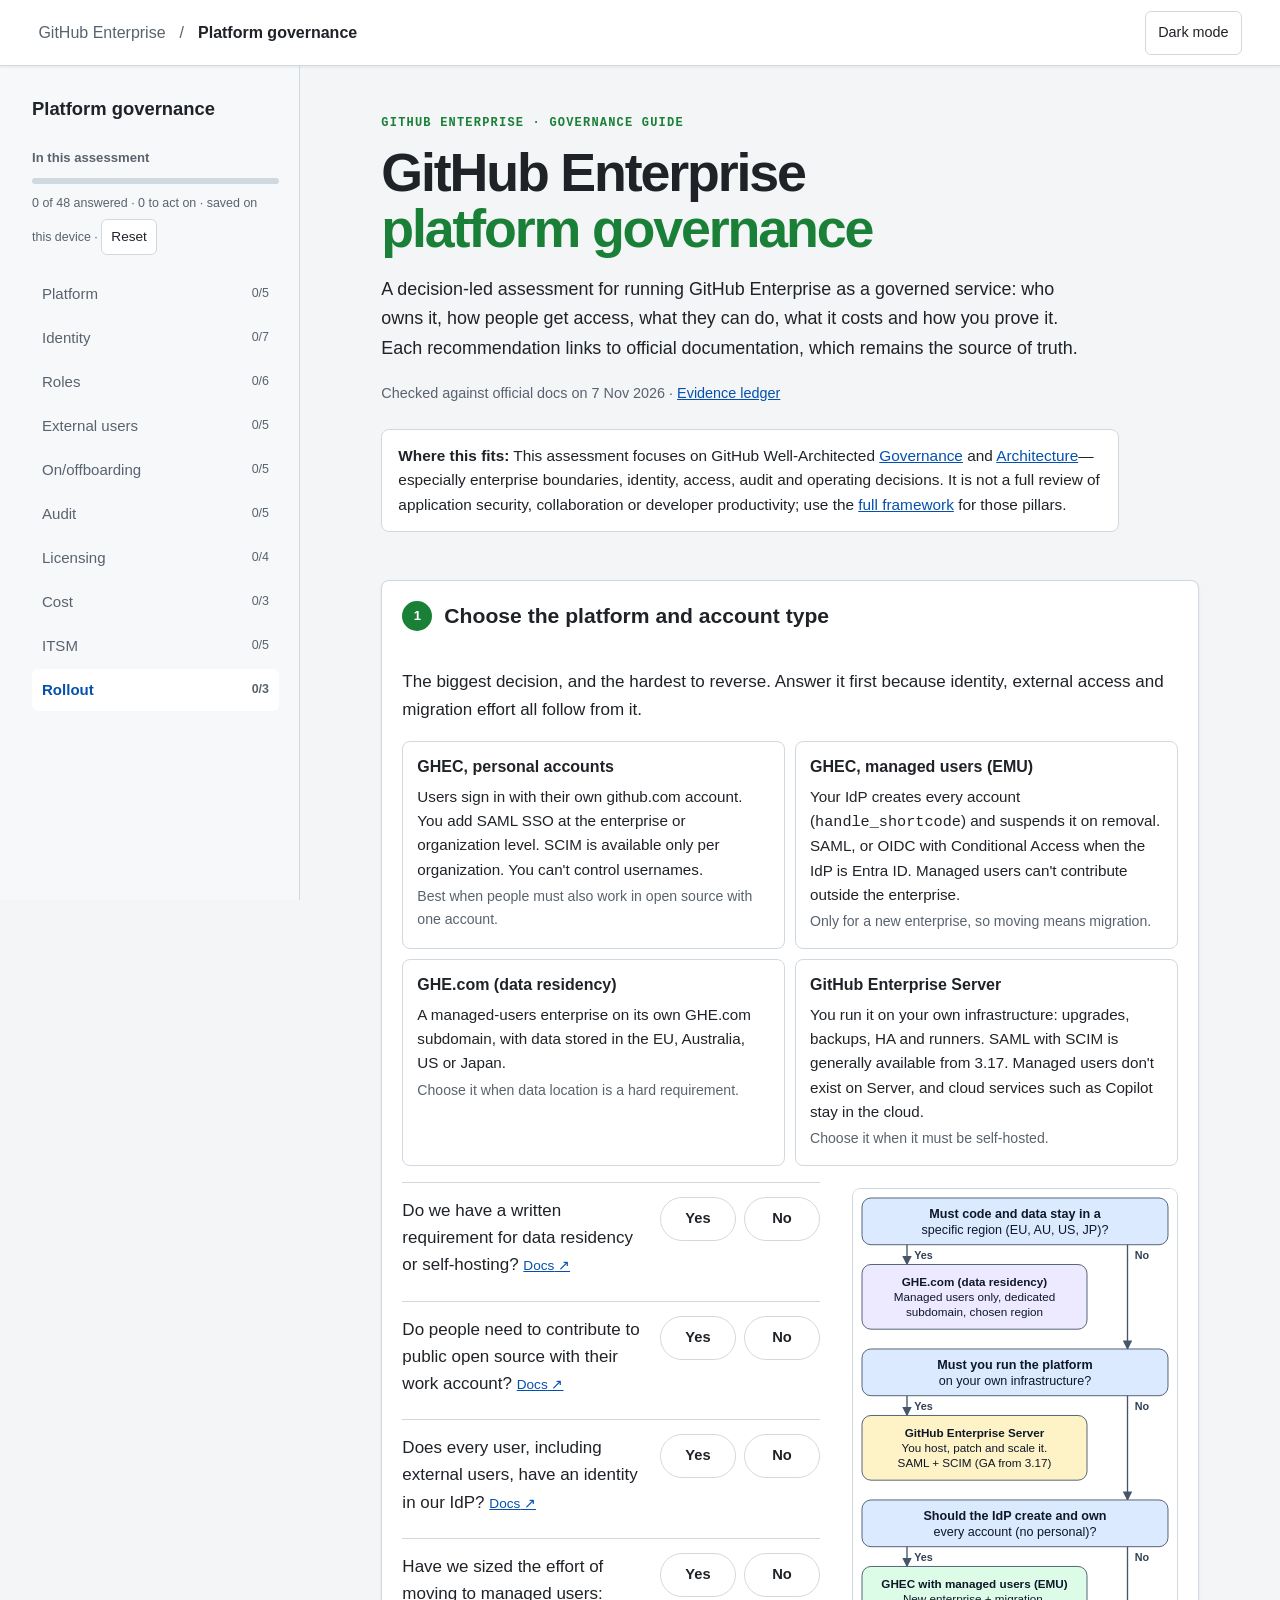
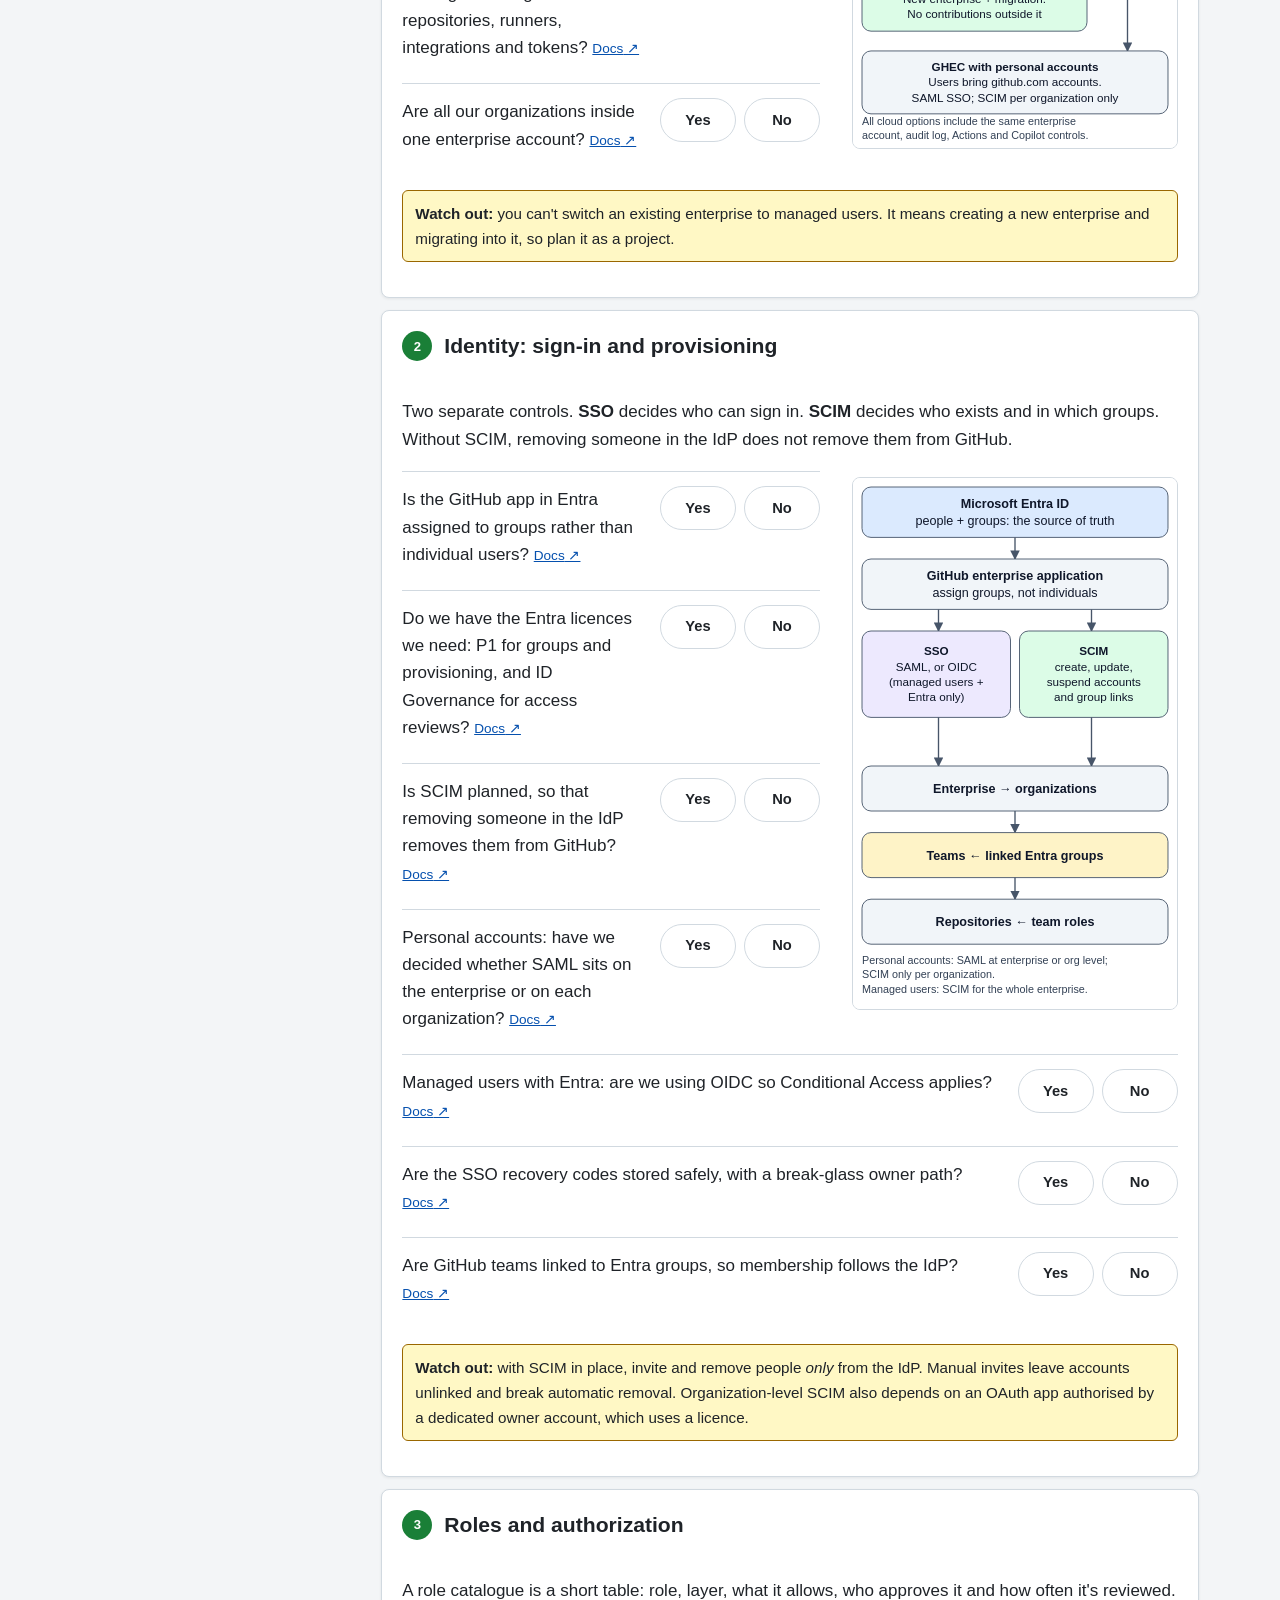
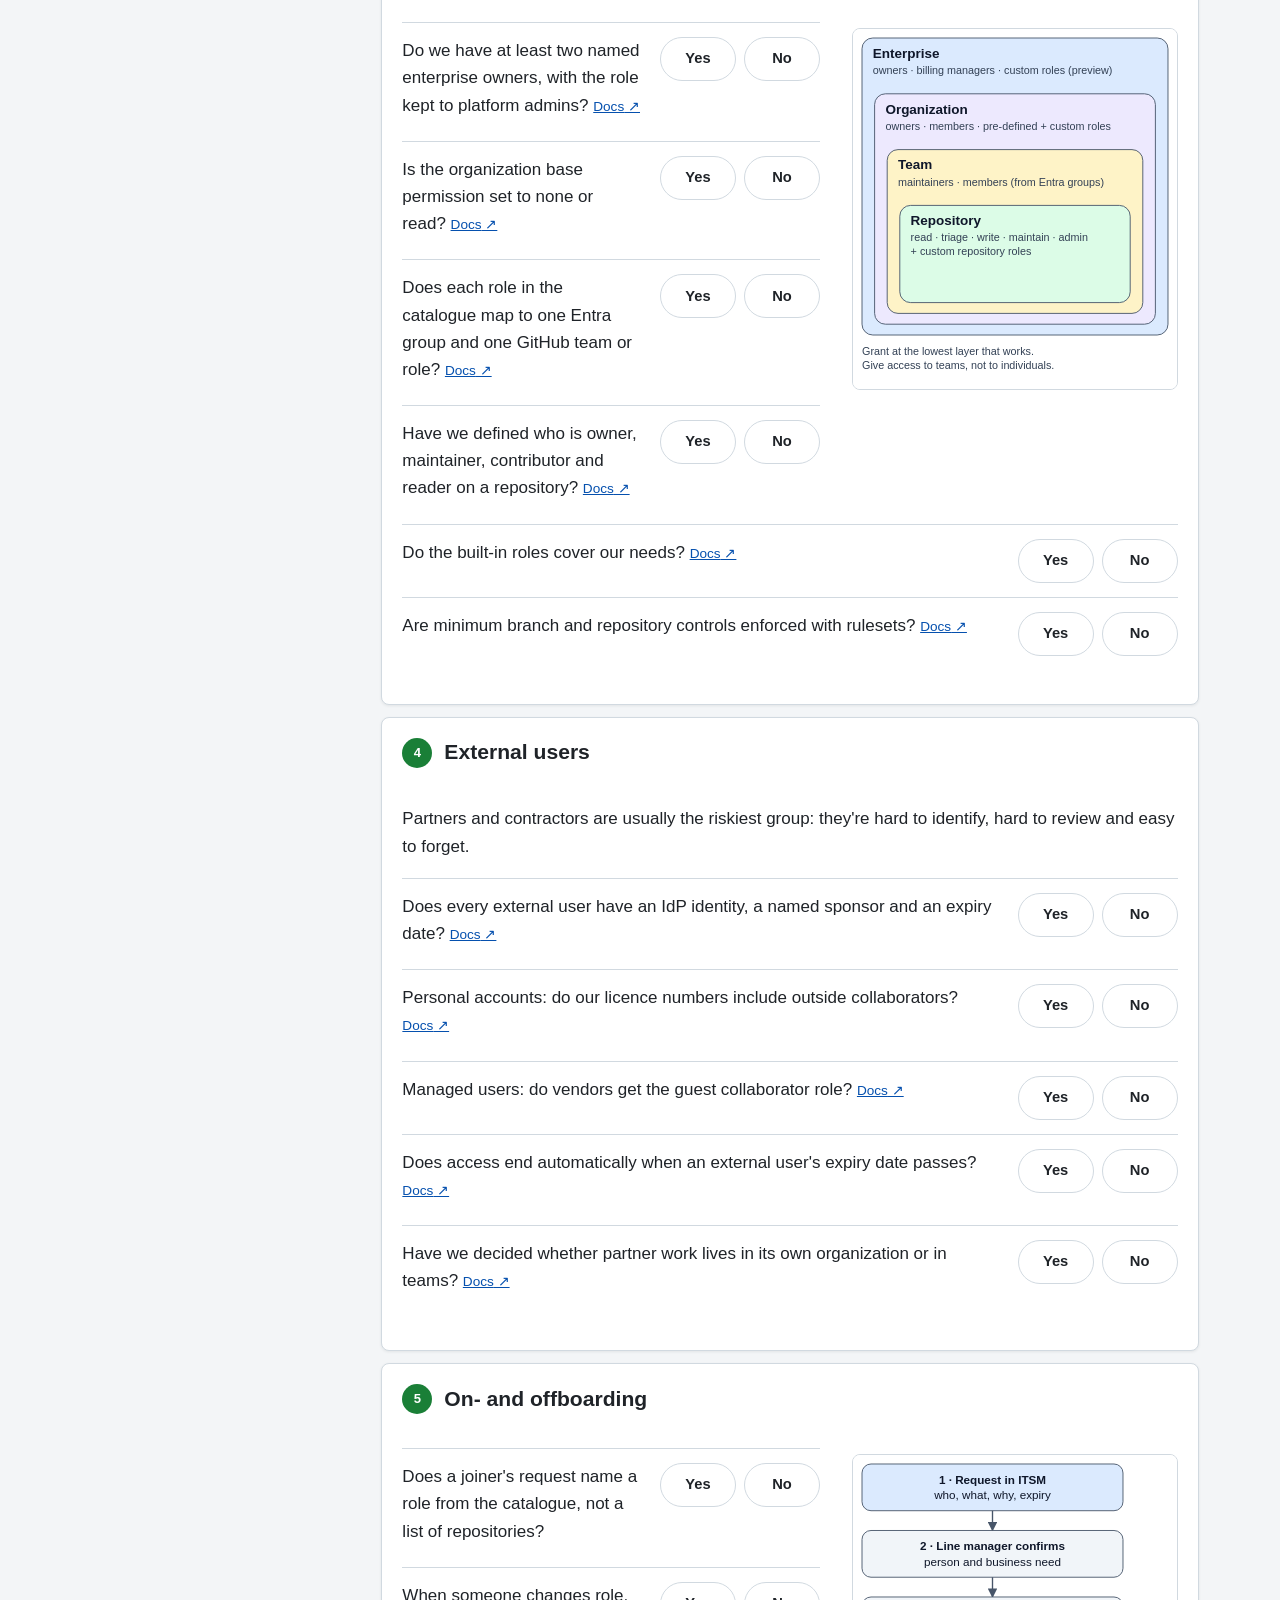
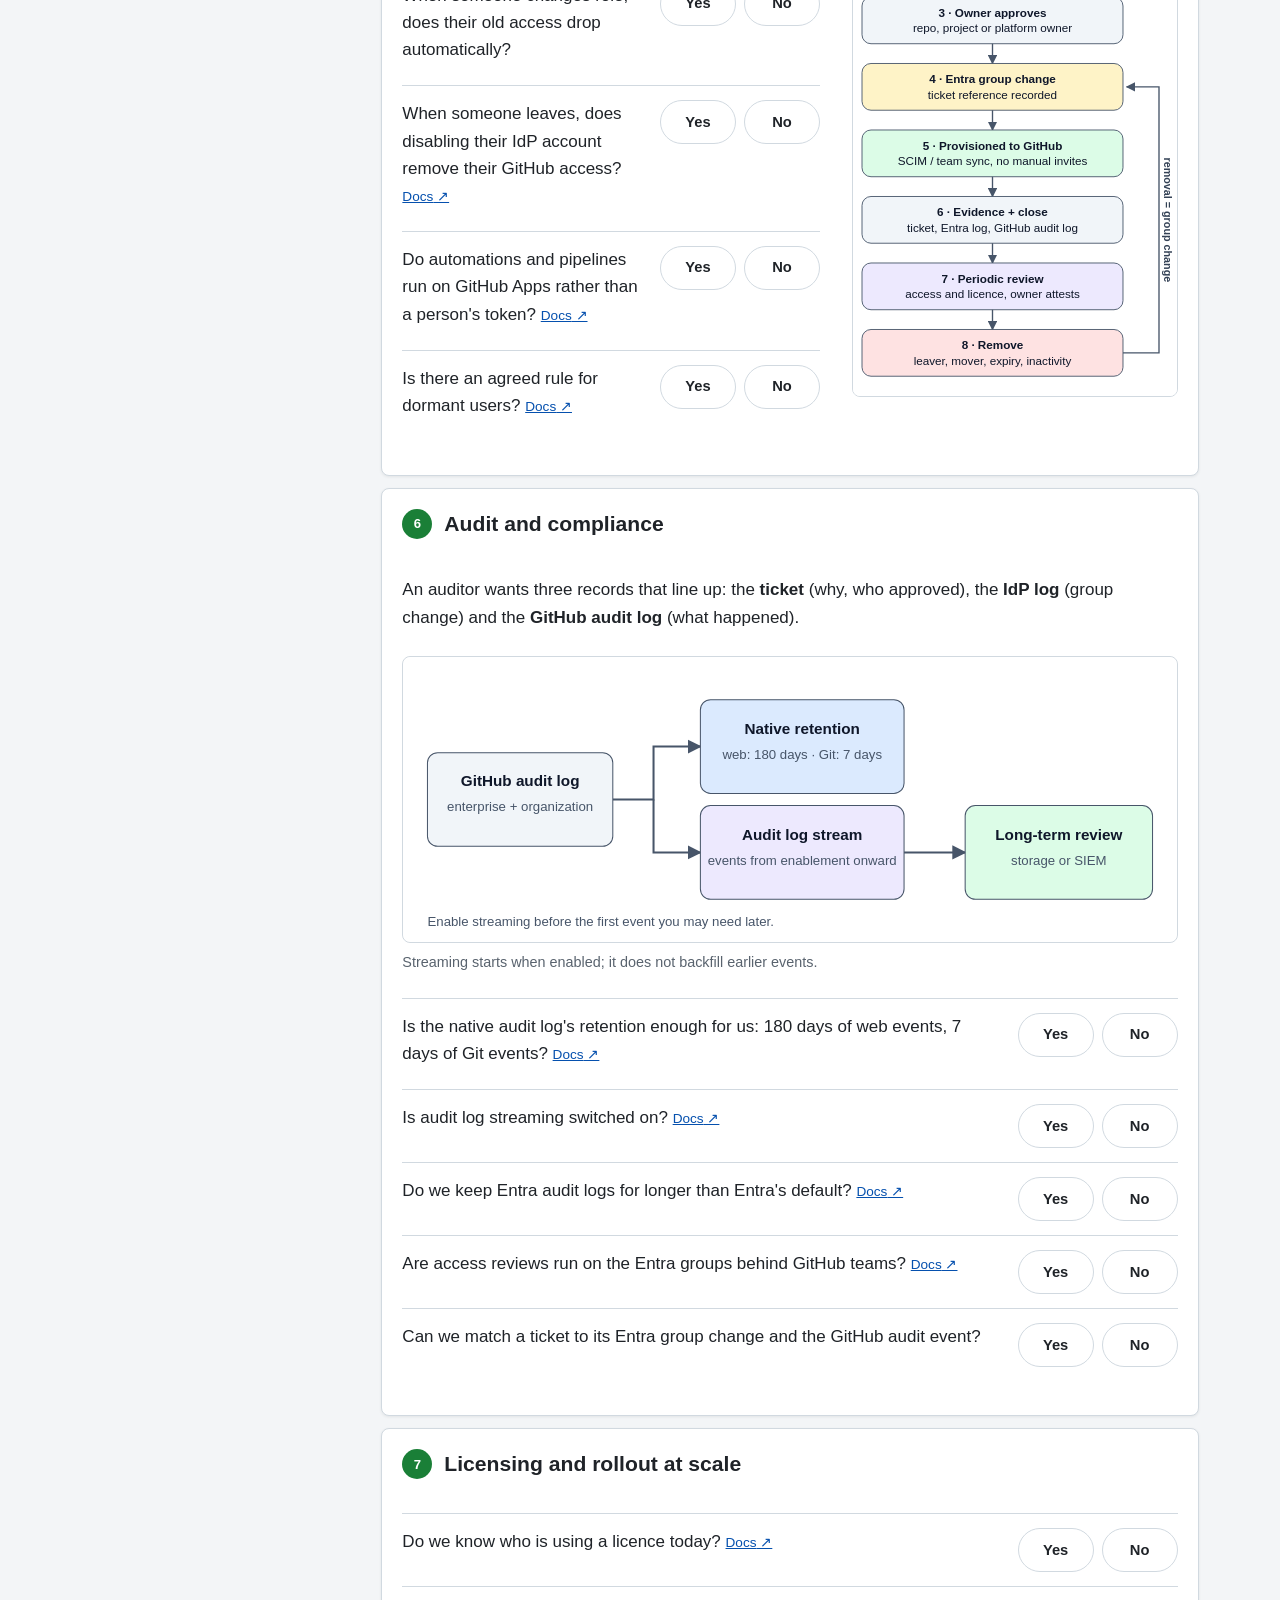
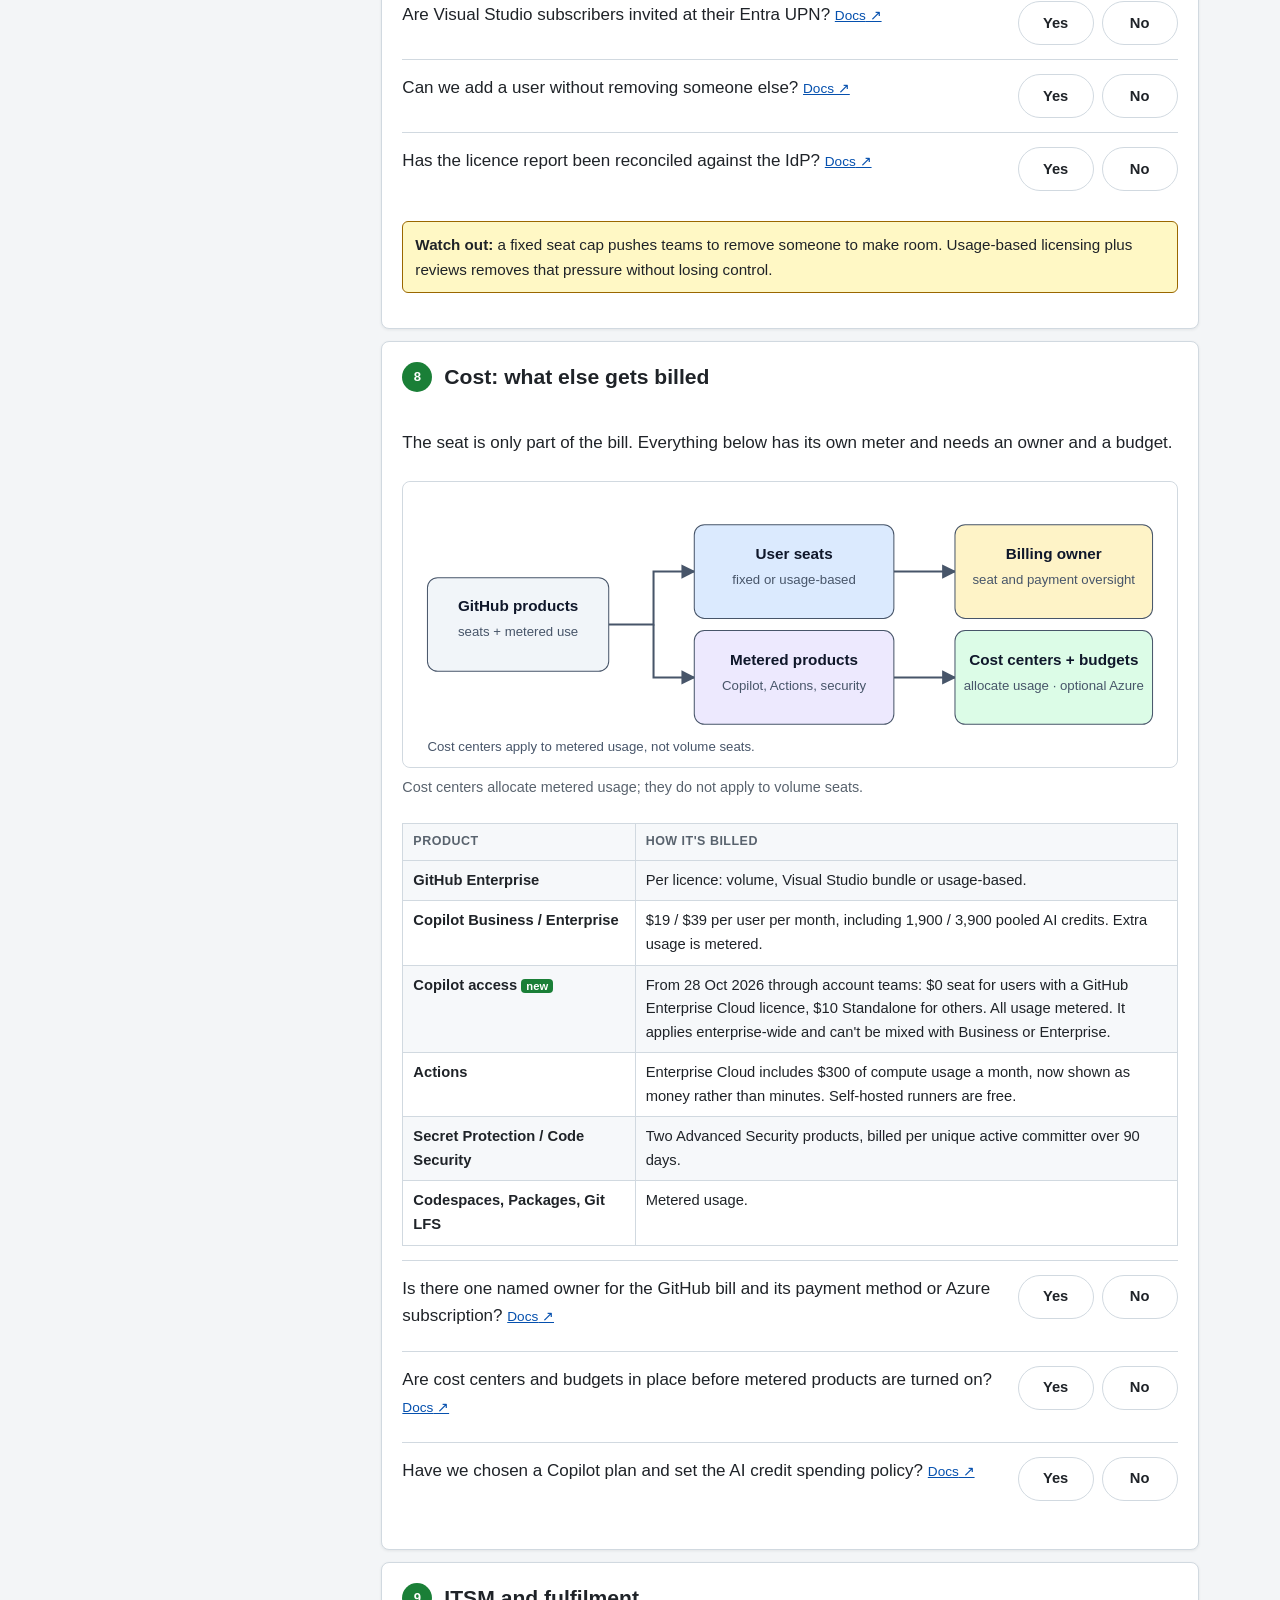
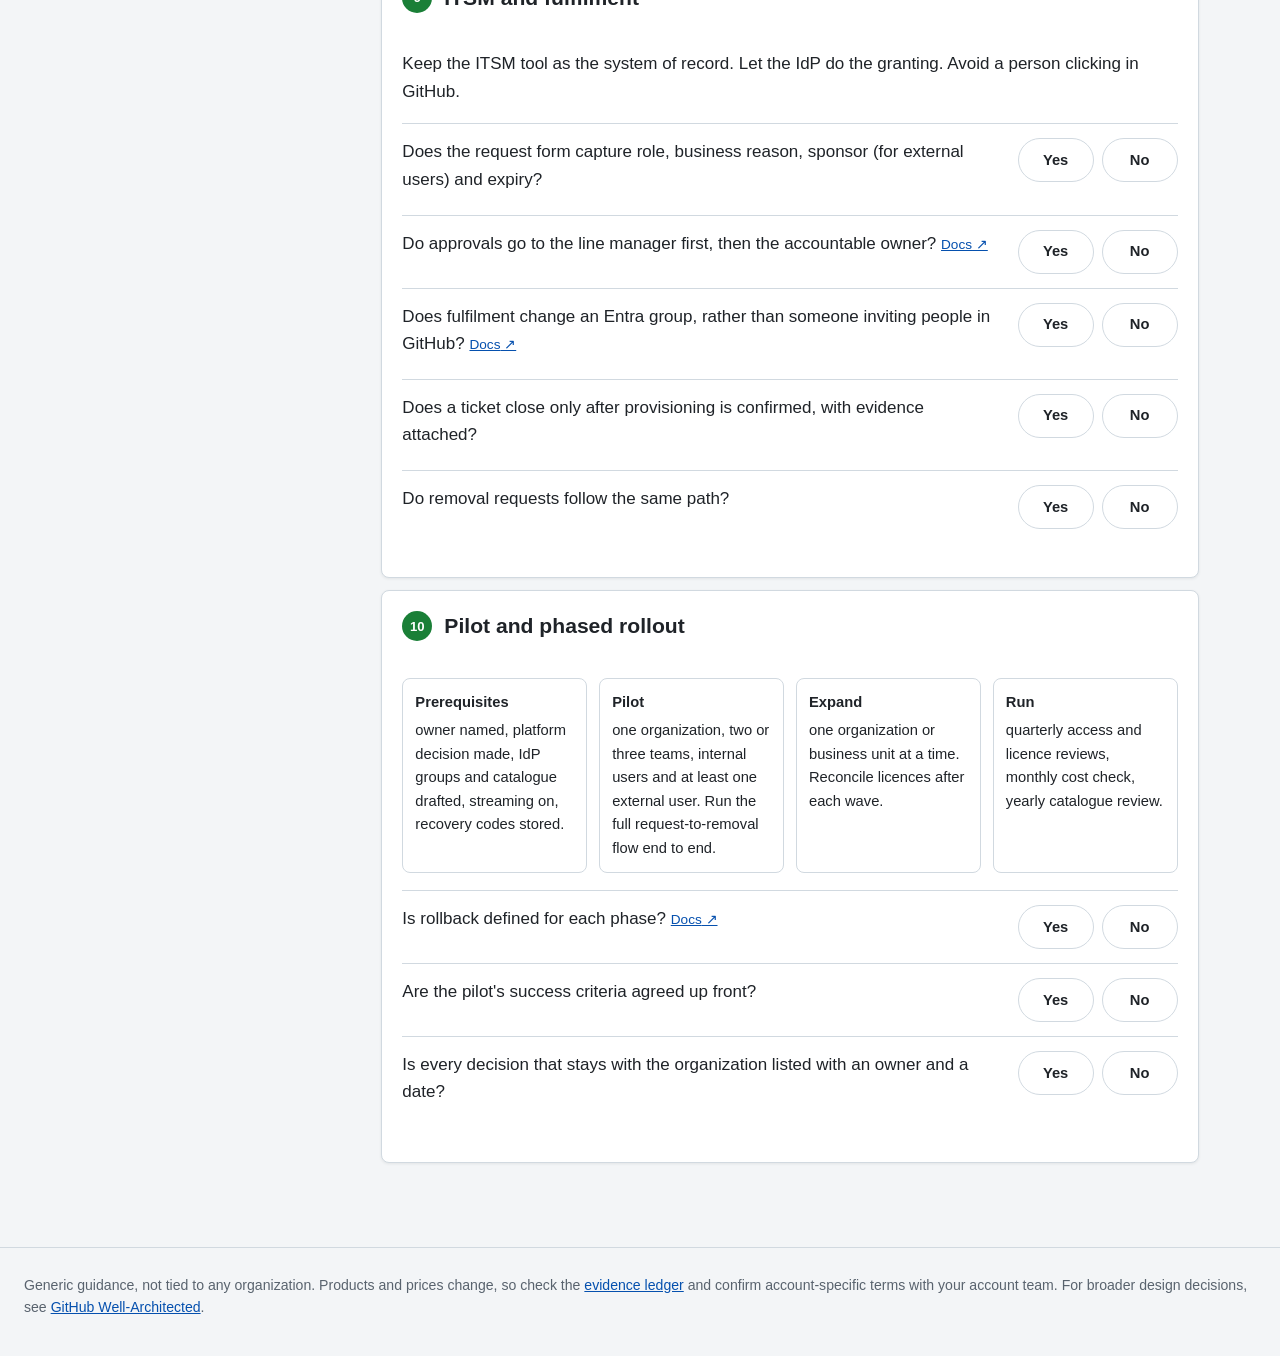
==== commit e153a534: "Adopt GitHub governance-training branding Switch the purple palette to GitHub Primer blue/green, add" ====
--- a/index.html
+++ b/index.html
@@ -30,7 +30,8 @@
 
 <main>
 <section class="intro">
-  <h1>GitHub Enterprise platform governance</h1>
+  <p class="eyebrow">GitHub Enterprise · Governance guide</p>
+  <h1>GitHub Enterprise<br><span>platform governance</span></h1>
   <p class="lede">A decision-led assessment for running GitHub Enterprise as a governed service: who owns it, how people get access, what they can do, what it costs and how you prove it. Each recommendation links to official documentation, which remains the source of truth.</p>
   <p class="meta">Checked against official docs on 7 Nov 2026 · <a href="ledger.html">Evidence ledger</a></p>
   <p class="scope-note"><b>Where this fits:</b> This assessment focuses on GitHub Well-Architected <a href="https://learn.github.com/well-architected/governance/overview">Governance</a> and <a href="https://learn.github.com/well-architected/architecture/overview">Architecture</a>—especially enterprise boundaries, identity, access, audit and operating decisions. It is not a full review of application security, collaboration or developer productivity; use the <a href="https://learn.github.com/well-architected/">full framework</a> for those pillars.</p>
--- a/style.css
+++ b/style.css
@@ -1,56 +1,59 @@
 :root {
   color-scheme: light;
-  --fg: #262630;
-  --mute: #626271;
-  --bg: #f8f9fb;
+  --fg: #1f2328;
+  --mute: #59636e;
+  --bg: #f3f5f7;
   --surface: #fff;
-  --sidebar: #f2f3f6;
-  --line: #d9dbe3;
-  --acc: #702bfa;
-  --acc-strong: #6523e8;
-  --warn: #fff5e8;
-  --warnb: #a65d00;
-  --ok: #edf8f1;
+  --sidebar: #f6f8fa;
+  --line: #d1d9e0;
+  --acc: #0550ae;
+  --acc-strong: #1a7f37;
+  --warn: #fff8c5;
+  --warnb: #9a6700;
+  --ok: #dafbe1;
   --success: #1a7f37;
-  --fork: #f4efff;
-  --focus: #702bfa;
+  --fork: #ddf4ff;
+  --focus: #0969da;
+  --shadow: 0 1px 3px rgba(31, 35, 40, .08);
 }
 
 :root[data-theme="dark"] {
   color-scheme: dark;
-  --fg: #e8e8ed;
-  --mute: #b0b0bc;
-  --bg: #111216;
-  --surface: #191a20;
-  --sidebar: #17181e;
-  --line: #373840;
-  --acc: #c1a8ff;
-  --acc-strong: #6d35ec;
-  --warn: #332618;
-  --warnb: #e0a13c;
-  --ok: #18271d;
-  --success: #70c18a;
-  --fork: #211a30;
-  --focus: #c1a8ff;
+  --fg: #f0f6fc;
+  --mute: #9198a1;
+  --bg: #07090d;
+  --surface: #0d1117;
+  --sidebar: #0d1117;
+  --line: #3d444d;
+  --acc: #4493f8;
+  --acc-strong: #3fb950;
+  --warn: #3d2e00;
+  --warnb: #d29922;
+  --ok: #033a16;
+  --success: #3fb950;
+  --fork: rgba(56, 139, 253, .15);
+  --focus: #4493f8;
+  --shadow: 0 0 transparent;
 }
 
 @media (prefers-color-scheme: dark) {
   :root:not([data-theme="light"]) {
     color-scheme: dark;
-    --fg: #e8e8ed;
-    --mute: #b0b0bc;
-    --bg: #111216;
-    --surface: #191a20;
-    --sidebar: #17181e;
-    --line: #373840;
-    --acc: #c1a8ff;
-    --acc-strong: #6d35ec;
-    --warn: #332618;
-    --warnb: #e0a13c;
-    --ok: #18271d;
-    --success: #70c18a;
-    --fork: #211a30;
-    --focus: #c1a8ff;
+    --fg: #f0f6fc;
+    --mute: #9198a1;
+    --bg: #07090d;
+    --surface: #0d1117;
+    --sidebar: #0d1117;
+    --line: #3d444d;
+    --acc: #4493f8;
+    --acc-strong: #3fb950;
+    --warn: #3d2e00;
+    --warnb: #d29922;
+    --ok: #033a16;
+    --success: #3fb950;
+    --fork: rgba(56, 139, 253, .15);
+    --focus: #4493f8;
+    --shadow: 0 0 transparent;
   }
 }
 
@@ -66,7 +69,7 @@
 h1 { margin: .4rem 0 1rem; font-size: 2rem; line-height: 1.2 }
 h3 { margin: 0 0 .3rem; font-size: 1rem }
 a { color: var(--acc) }
-a:hover { color: var(--acc-strong) }
+a:hover { color: var(--acc) }
 a:focus-visible, button:focus-visible, summary:focus-visible {
   outline: 3px solid var(--focus);
   outline-offset: 3px;
@@ -81,9 +84,9 @@
   justify-content: space-between;
   gap: 20px;
   padding: 8px clamp(16px, 3vw, 40px);
-  border-top: 3px solid var(--acc);
   border-bottom: 1px solid var(--line);
   background: var(--surface);
+  box-shadow: var(--shadow);
 }
 .breadcrumb { display: flex; align-items: center; gap: 14px; margin: 0; font-size: 1rem }
 .breadcrumb a { color: var(--mute); text-decoration: none }
@@ -160,7 +163,15 @@
 nav .c { margin-left: auto; color: var(--mute); font-size: .78rem; font-variant-numeric: tabular-nums }
 .guide main { min-width: 0; max-width: 1120px; margin: 0 auto; padding: 48px clamp(28px, 5vw, 84px) 72px }
 .intro { max-width: 78ch; margin: 0 0 48px }
-.intro h1 { max-width: 21ch; margin: 0 0 18px; font-size: clamp(2.2rem, 3.8vw, 3rem); letter-spacing: -.025em }
+.eyebrow {
+  margin: 0 0 12px;
+  color: var(--success);
+  font: 600 12px/1.5 ui-monospace, SFMono-Regular, Menlo, Consolas, monospace;
+  letter-spacing: .1em;
+  text-transform: uppercase;
+}
+.intro h1 { max-width: 24ch; margin: 0 0 18px; font-size: clamp(2.2rem, 4.2vw, 3.75rem); line-height: 1.05; letter-spacing: -.04em }
+.intro h1 span { color: var(--success) }
 .scope-note {
   margin: 24px 0 0;
   padding: 14px 16px;
@@ -170,19 +181,19 @@
   font-size: .96rem;
 }
 details {
-  margin: 0;
-  padding: 0 0 24px;
-  border: 0;
-  border-bottom: 1px solid var(--line);
-  border-radius: 0;
-  background: transparent;
+  margin: 0 0 12px;
+  padding: 0 20px 20px;
+  border: 1px solid var(--line);
+  border-radius: 8px;
+  background: var(--surface);
+  box-shadow: var(--shadow);
   scroll-margin-top: 84px;
 }
 summary {
   display: flex;
   align-items: center;
   gap: 12px;
-  padding: 24px 0 20px;
+  padding: 20px 0;
   font-size: 1.32rem;
   font-weight: 650;
   line-height: 1.35;
@@ -199,7 +210,7 @@
   flex: none;
   place-items: center;
   border-radius: 50%;
-  background: var(--acc);
+  background: var(--acc-strong);
   color: #fff;
   font-size: .82rem;
 }
@@ -245,10 +256,11 @@
 .phases li { margin: .5rem 0 }
 .phases b::after { content: ":" }
 table { width: 100%; margin: 10px 0; border-collapse: collapse; font-size: .92rem }
-th, td { padding: 8px 6px; border-top: 1px solid var(--line); text-align: left; vertical-align: top }
-th { color: var(--mute); font-weight: 600 }
+th, td { padding: 8px 10px; border: 1px solid var(--line); text-align: left; vertical-align: top }
+th { background: var(--sidebar); color: var(--mute); font-size: .78rem; font-weight: 600; letter-spacing: .04em; text-transform: uppercase }
+tbody tr:nth-child(even) { background: var(--sidebar) }
 td:first-child { width: 38%; font-weight: 600 }
-.new { padding: 1px 5px; border-radius: 4px; background: var(--success); color: #fff; font-size: .7rem; font-weight: 600 }
+.new { padding: 1px 5px; border-radius: 4px; background: #1a7f37; color: #fff; font-size: .7rem; font-weight: 600 }
 footer {
   grid-area: foot;
   padding: 12px 24px 24px;
@@ -264,7 +276,7 @@
 .ledger td:first-child, .ledger th.t { width: 24% }
 .ledger .status { white-space: nowrap }
 .s-f { background: var(--ok); color: var(--success) }
-.s-e { background: #eef2ff; color: #4338a8 }
+.s-e { background: var(--fork); color: var(--acc) }
 .ledger-page footer { max-width: 1040px; margin: 0 auto }
 @media (min-width: 1024px) {
   .guide details[open] summary { cursor: default }
@@ -302,7 +314,8 @@
   .guide main { padding: 28px 18px 48px }
   .intro { margin-bottom: 32px }
   .intro h1 { font-size: 2.1rem }
-  summary { padding: 20px 0 16px; font-size: 1.14rem }
+  details { padding: 0 14px 16px }
+  summary { padding: 18px 0 14px; font-size: 1.14rem }
   .n { width: 28px; height: 28px }
   table { font-size: .86rem }
   .ledger td:first-child, .ledger th.t { width: 28% }
